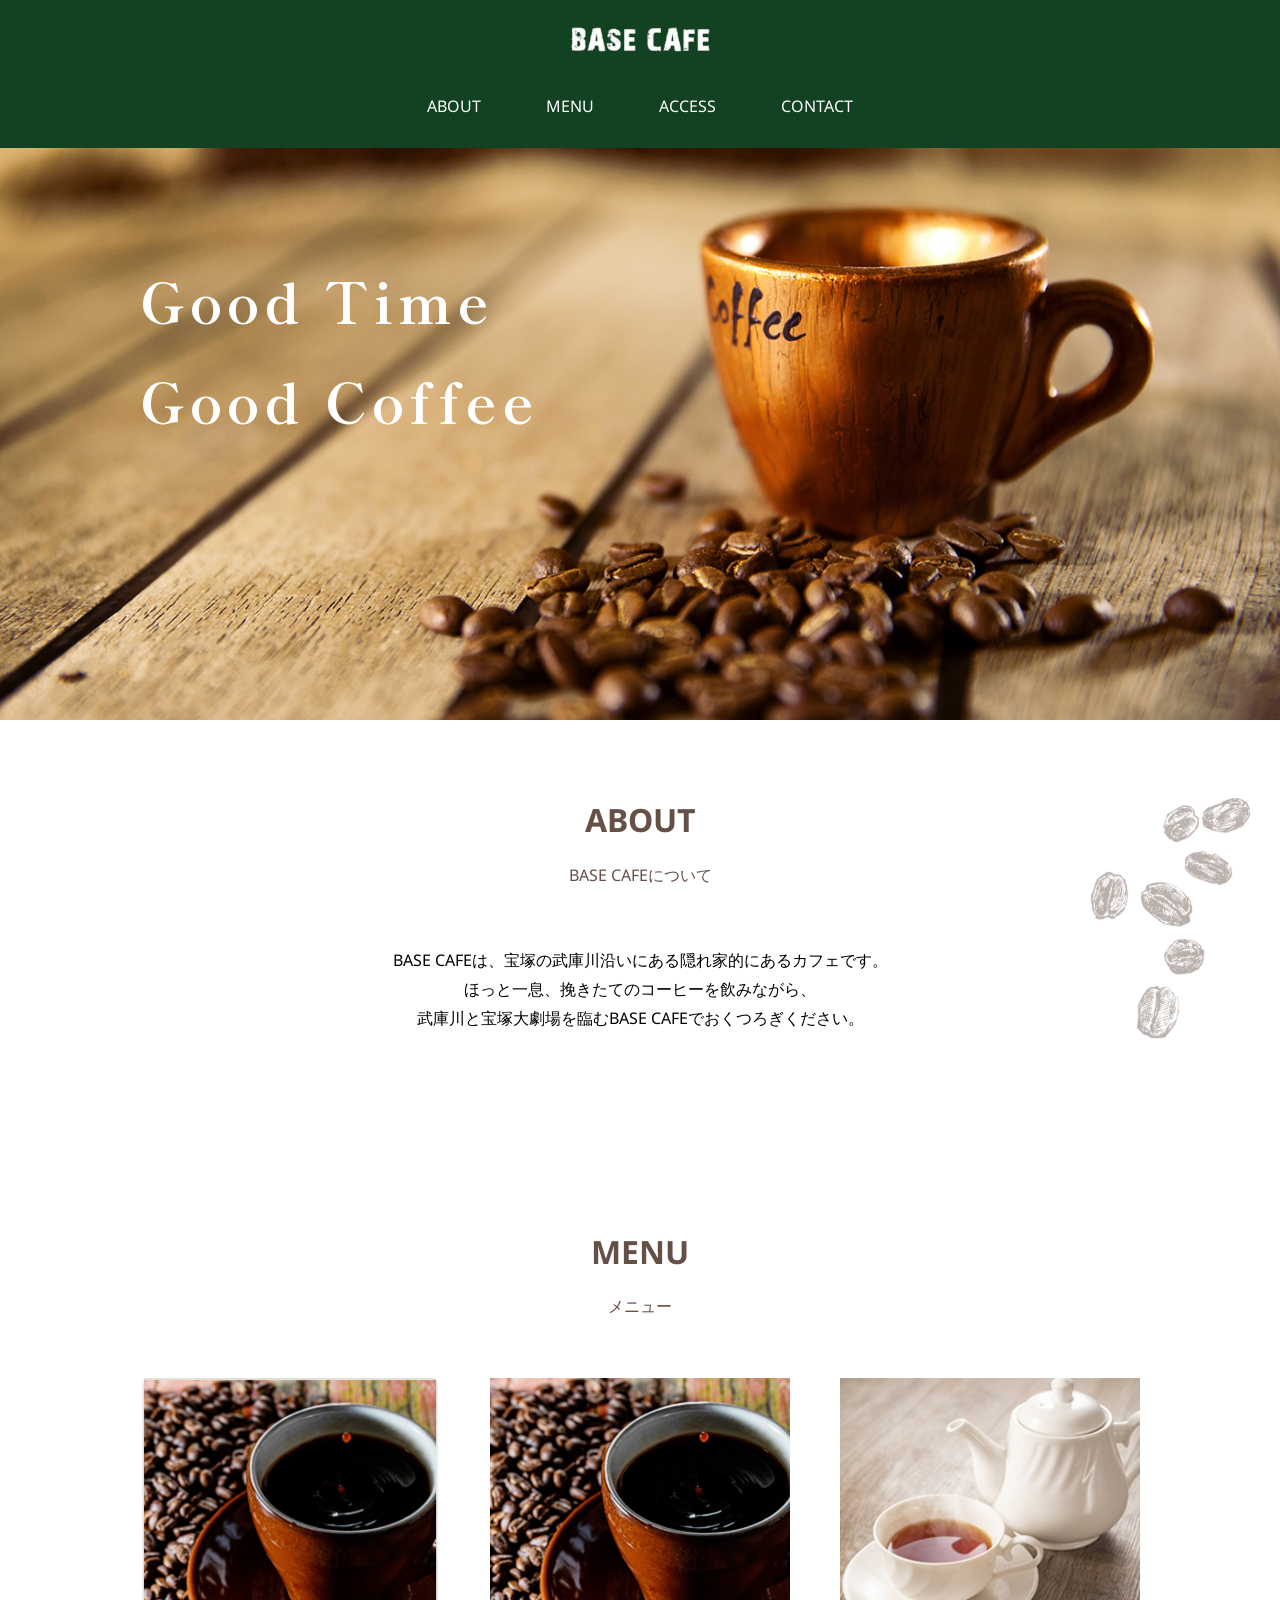
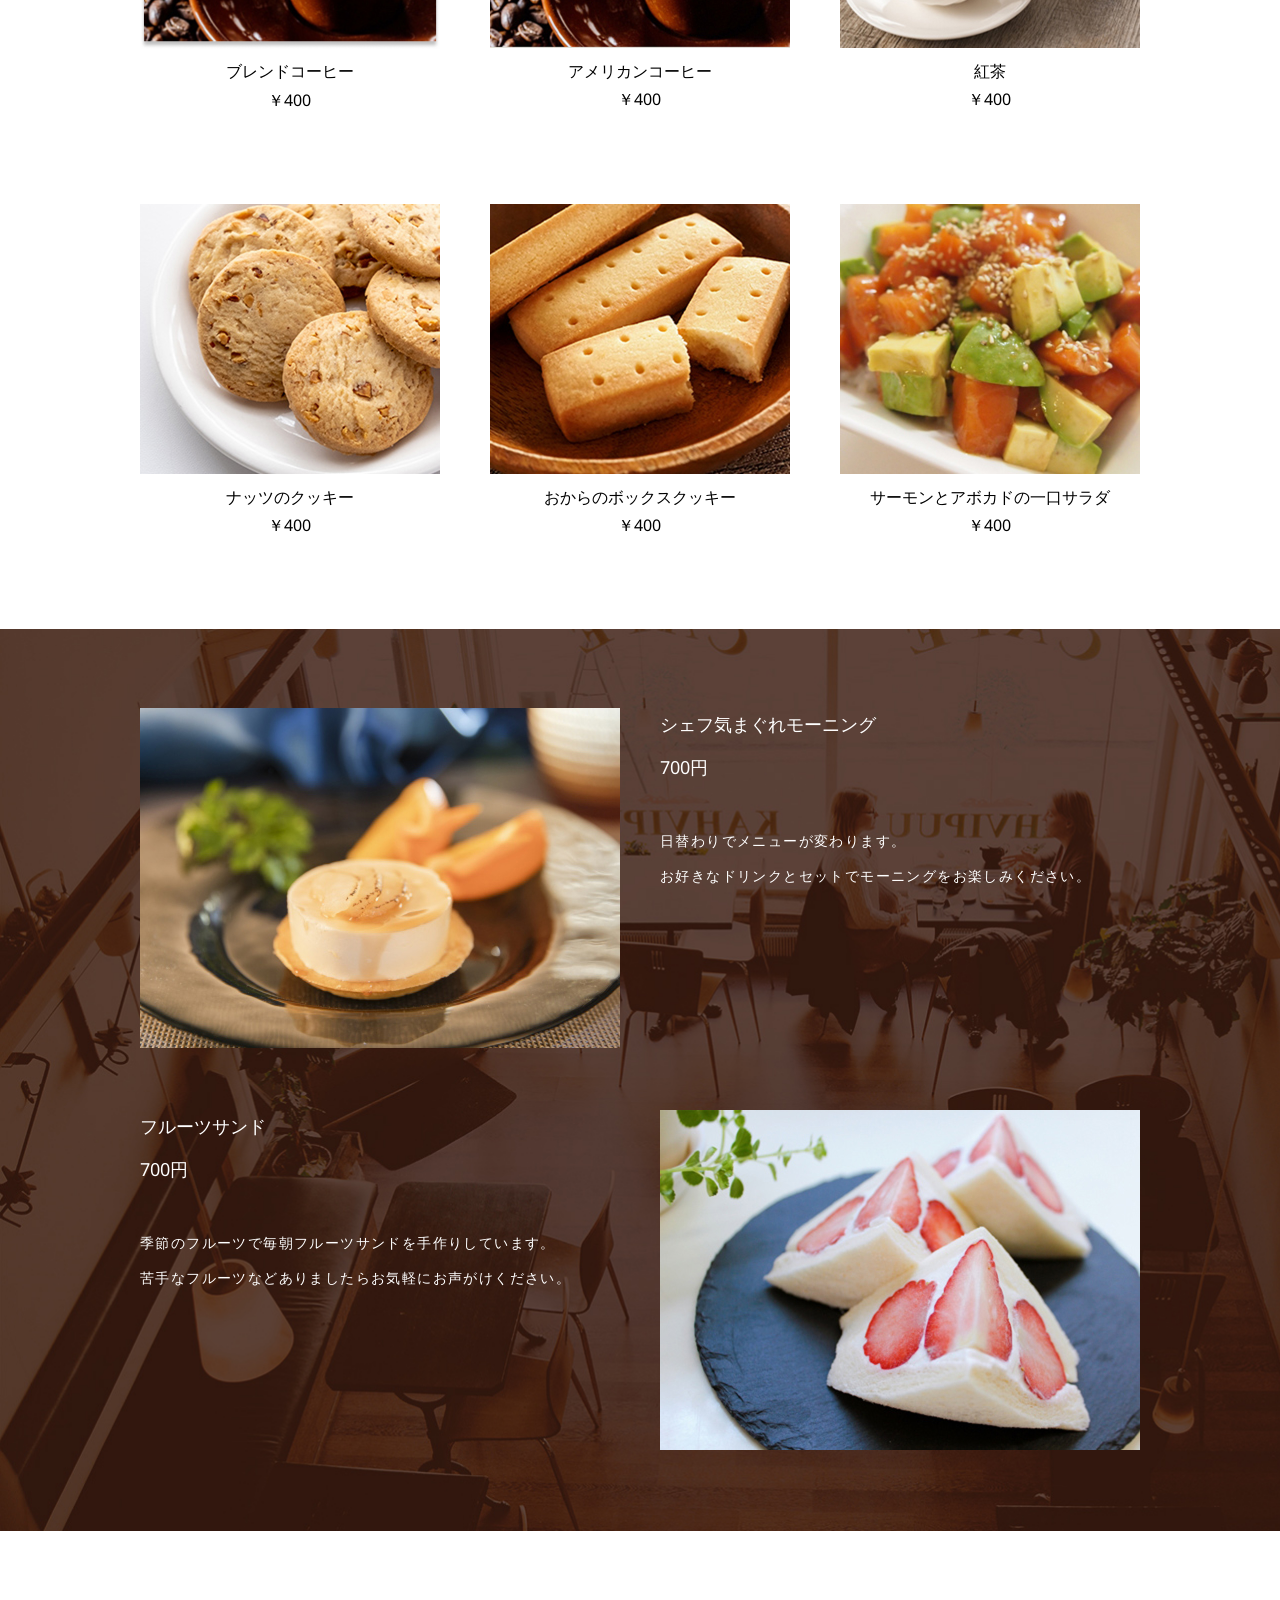
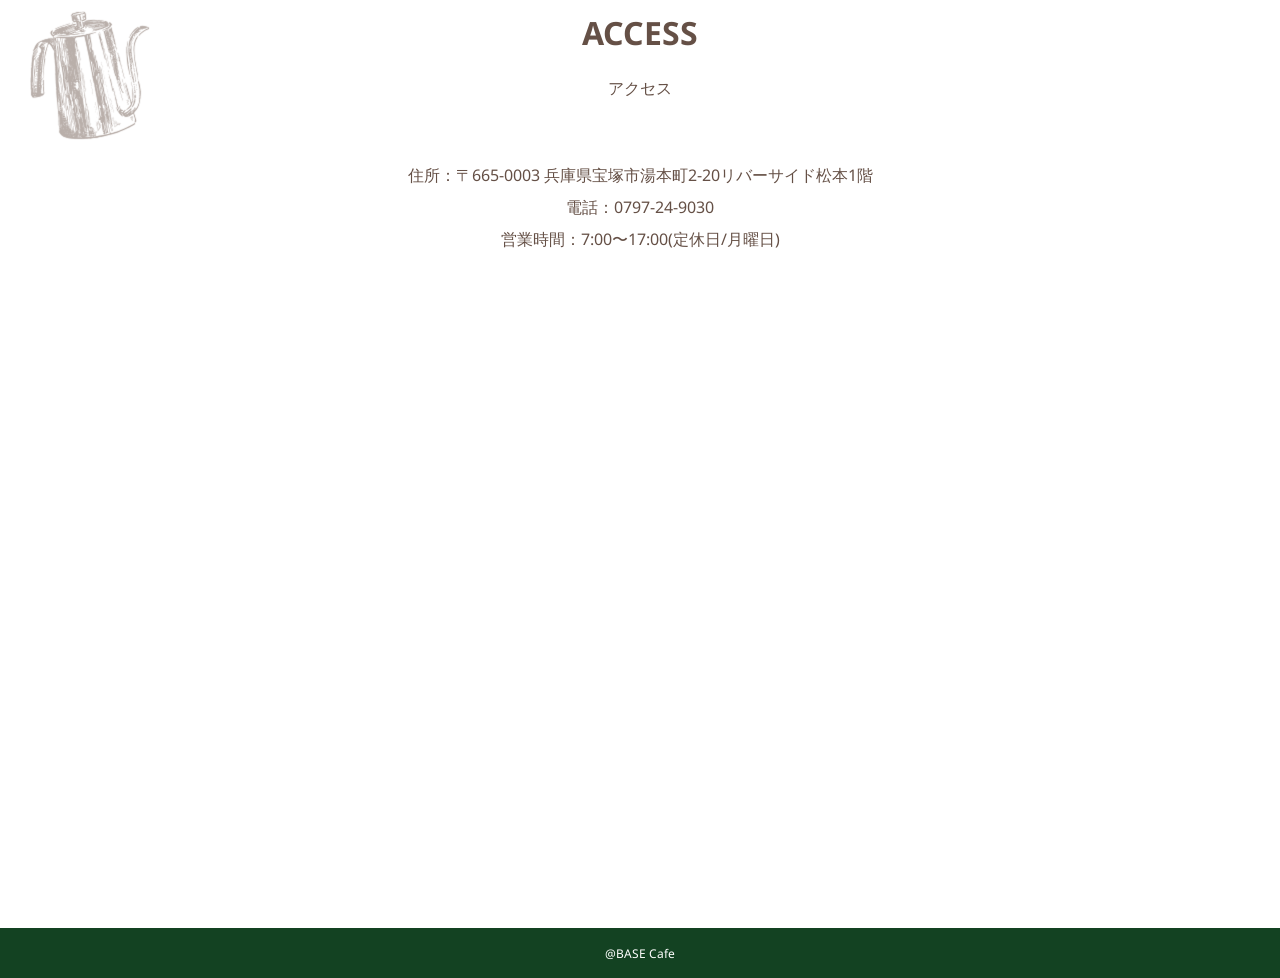
==== index.html @ cd677933 "first commit" ====
<!doctype html>
<html lang="ja">
  <head>
    <meta charset="UTF-8" />
    <meta name="viewport" content="width=device-width, initial-scale=1.0" />
    <title>base cafe 大石</title>
    <link rel="stylesheet" href="style.css" />
  </head>
  <body>
    <header>
      <div class="inner">
        <h1 class="logo">
          <a href="index.html"></a><img src="img/logo.png" alt="ロゴ" />
        </h1>
        <ul class="nav_list">
          <li><a href="#about">ABOUT</a></li>
          <li><a href="#menu">MENU</a></li>
          <li><a href="#access">ACCESS</a></li>
          <li><a href="index.html">CONTACT</a></li>
        </ul>
      </div>
    </header>

    <main>
      <section class="mv">
        <div class="inner">
          <h2>Good Time<br />Good Coffee</h2>
        </div>
      </section>

      <section id="about">
        <div class="inner">
          <h3>ABOUT</h3>
          <h4>BASE CAFEについて</h4>
          <p class="about_p">
            BASE CAFEは、宝塚の武庫川沿いにある隠れ家的にあるカフェです。<br />
            ほっと一息、挽きたてのコーヒーを飲みながら、<br />
            武庫川と宝塚大劇場を臨むBASE CAFEでおくつろぎください。
          </p>
        </div>
      </section>

      <section id="menu">
        <div class="inner">
          <h3>MENU</h3>
          <h4>メニュー</h4>
          <div class="menu_box">
            <ul class="menu_list">
              <li>
                <img src="img/menu_1.jpg" alt="ブレンドコーヒー" />
                <p class="name">ブレンドコーヒー</p>
                <p class="price">￥400</p>
              </li>
              <li>
                <img src="img/menu_2.jpg" alt="アメリカンコーヒー" />
                <p class="name">アメリカンコーヒー</p>
                <p class="prrice">￥400</p>
              </li>
              <li>
                <img src="img/menu_3.jpg" alt="紅茶" />
                <p class="name">紅茶</p>
                <p class="price">￥400</p>
              </li>
              <li>
                <img src="img/menu_4.jpg" alt="ナッツのクッキー" />
                <p class="name">ナッツのクッキー</p>
                <p class="price">￥400</p>
              </li>
              <li>
                <img src="img/menu_5.jpg" alt="おからのボックスクッキー" />
                <p class="name">おからのボックスクッキー</p>
                <p class="price">￥400</p>
              </li>
              <li>
                <img src="img/menu_6.jpg" alt="ブレンドコーヒー" />
                <p class="name">サーモンとアボカドの一口サラダ</p>
                <p class="price">￥400</p>
              </li>
            </ul>
          </div>
        </div>

        <div class="menu_back">
          <div class="inner">
            <div class="sp_menu">
              <div class="img">
                <img src="img/monring.jpg" alt="シェフ気まぐれモーニング" />
              </div>
              <div class="text">
                <p class="sp_name">シェフ気まぐれモーニング</p>
                <p class="sp_price">700円</p>
                <p class="sp_text">
                  日替わりでメニューが変わります。<br />
                  お好きなドリンクとセットでモーニングをお楽しみください。
                </p>
              </div>
            </div>

            <div class="sp_menu">
              <div class="text">
                <p class="sp_name">フルーツサンド</p>
                <p class="sp_price">700円</p>
                <p class="sp_text">
                  季節のフルーツで毎朝フルーツサンドを手作りしています。<br />
                  苦手なフルーツなどありましたらお気軽にお声がけください。
                </p>
              </div>
              <div class="img">
                <img src="img/sandwich.jpg" alt="フルーツサンド" />
              </div>
            </div>
          </div>
        </div>
      </section>

      <section id="access">
        <div class="inner">
          <h3>ACCESS</h3>
          <h4>アクセス</h4>
          <div class="access_info">
            <p>住所：〒665-0003 兵庫県宝塚市湯本町2-20リバーサイド松本1階</p>
            <p>電話：0797-24-9030</p>
            <p>営業時間：7:00〜17:00(定休日/月曜日)</p>
          </div>
        </div>
        <div class="map">
          <iframe
            src="https://www.google.com/maps/embed?pb=!1m18!1m12!1m3!1d3276.0019986847274!2d135.34200317635654!3d34.80589157288249!2m3!1f0!2f0!3f0!3m2!1i1024!2i768!4f13.1!3m3!1m2!1s0x6000f520c91398c1%3A0x39ae6e9a55fad5cb!2zQkFTReWuneWhmijjg5njg7zjgrnlrp3loZopIO-9nOagquW8j-S8muekvuWuneWhmuODh-OCtuOCpOODsw!5e0!3m2!1sja!2sjp!4v1775819469817!5m2!1sja!2sjp"
            width="100%"
            height="540"
            style="border: 0"
            allowfullscreen=""
            loading="lazy"
            referrerpolicy="no-referrer-when-downgrade"
          ></iframe>
        </div>
      </section>
    </main>

    <footer>
      <p>@BASE Cafe</p>
    </footer>
  </body>
</html>
---- style.css ----
@import url(reset.css);
@import url("https://fonts.googleapis.com/css2?family=Noto+Sans:ital,wght@0,100..900;1,100..900&display=swap");
@import url("https://fonts.googleapis.com/css2?family=Shippori+Mincho+B1&display=swap");

/******* 共通　*********/
body {
  font-family: "Noto Sans", sans-serif;
}

.inner {
  width: 100%;
  max-width: 1000px;
  margin-inline: auto;
}

h3 {
  font-size: 32px;
  color: #655046;
  font-weight: bold;
  margin-bottom: 21px;
  text-align: center;
}

h4 {
  font-size: 16px;
  font-weight: normal;
  color: #655046;
  margin-bottom: 60px;
  text-align: center;
}

/********* ヘッダー　*********/
header {
  width: 100%;
  height: 148px;
  background-color: #134222;
  position: fixed;
  display: flex;
  align-items: center;
  justify-content: center;
  flex-direction: column;
}

h1 {
  width: 139px;
  margin-inline: auto;
  margin-bottom: 35px;
}

.nav_list {
  display: flex;
  justify-content: center;
  gap: 65px;
}

.nav_list li a {
  color: #fff;
  font-size: 16px;
  margin-bottom: 25px;
}

/********* メインビジュアル　*********/
.mv {
  background-image: url(img/mv.jpg);
  /* background-repeat: no-repeat; */
  background-size: cover;
  height: 80vh;
  margin-bottom: 78px;
}

h2 {
  font-family: "Shippori Mincho B1", serif;
  font-size: 56px;
  color: #fff;
  letter-spacing: 0.1em;
  line-height: 100px;
  padding-top: 250px;
}

/********* アバウト　*********/
#about {
  text-align: center;
  background-image: url(img/illust_coffeebean.png);
  background-repeat: no-repeat;
  background-size: 160px;
  background-position: right 30px top;
  padding-bottom: 197px;
}
.about_p {
  font-size: 16px;
}

/********* メニュー　*********/
.menu_list {
  display: flex;
  flex-wrap: wrap;
  gap: 0 50px;
}
.menu_list li {
  width: calc((100% - 100px) / 3);

  text-align: center;
  margin-bottom: 89px;
}
.sp_name {
  font-size: 18px;
  margin-bottom: 10px;
}
.sp_price {
  font-size: 18px;
  margin-bottom: 40px;
}
.sp_text {
  font-size: 14px;
  letter-spacing: 0.1em;
  line-height: 2.5;
}

/********* メニューバック　*********/
.menu_back {
  background-image: url(img/bk_menu.jpg);
  background-size: cover;
  margin-bottom: 80px;
  padding: 79px 0;
}

.sp_menu {
  display: flex;
  gap: 20px 40px;
  justify-content: space-between;
}
.sp_menu + .sp_menu {
  margin-top: 60px;
}
.text,
.img {
  width: 50%;
}
.img img {
  width: 100%;
  height: auto;
}

.text p {
  color: #fff;
}

/********* アクセス　*********/

#access {
  background-image: url(img/illust_pot.png);
  background-repeat: no-repeat;
  background-size: 120px;
  background-position: left 30px top;
}
.access_info {
  text-align: center;
  margin-bottom: 131px;
}
.access_info p {
  font-size: 16px;
  color: #655046;
  line-height: 2;
}

/********* フッター　*********/
footer {
  background-color: #134222;
  display: flex;
  justify-content: center;
  align-items: center;
  height: 50px;
}

footer p {
  font-size: 12px;
  align-items: center;
  text-align: center;

  color: #fff;
}
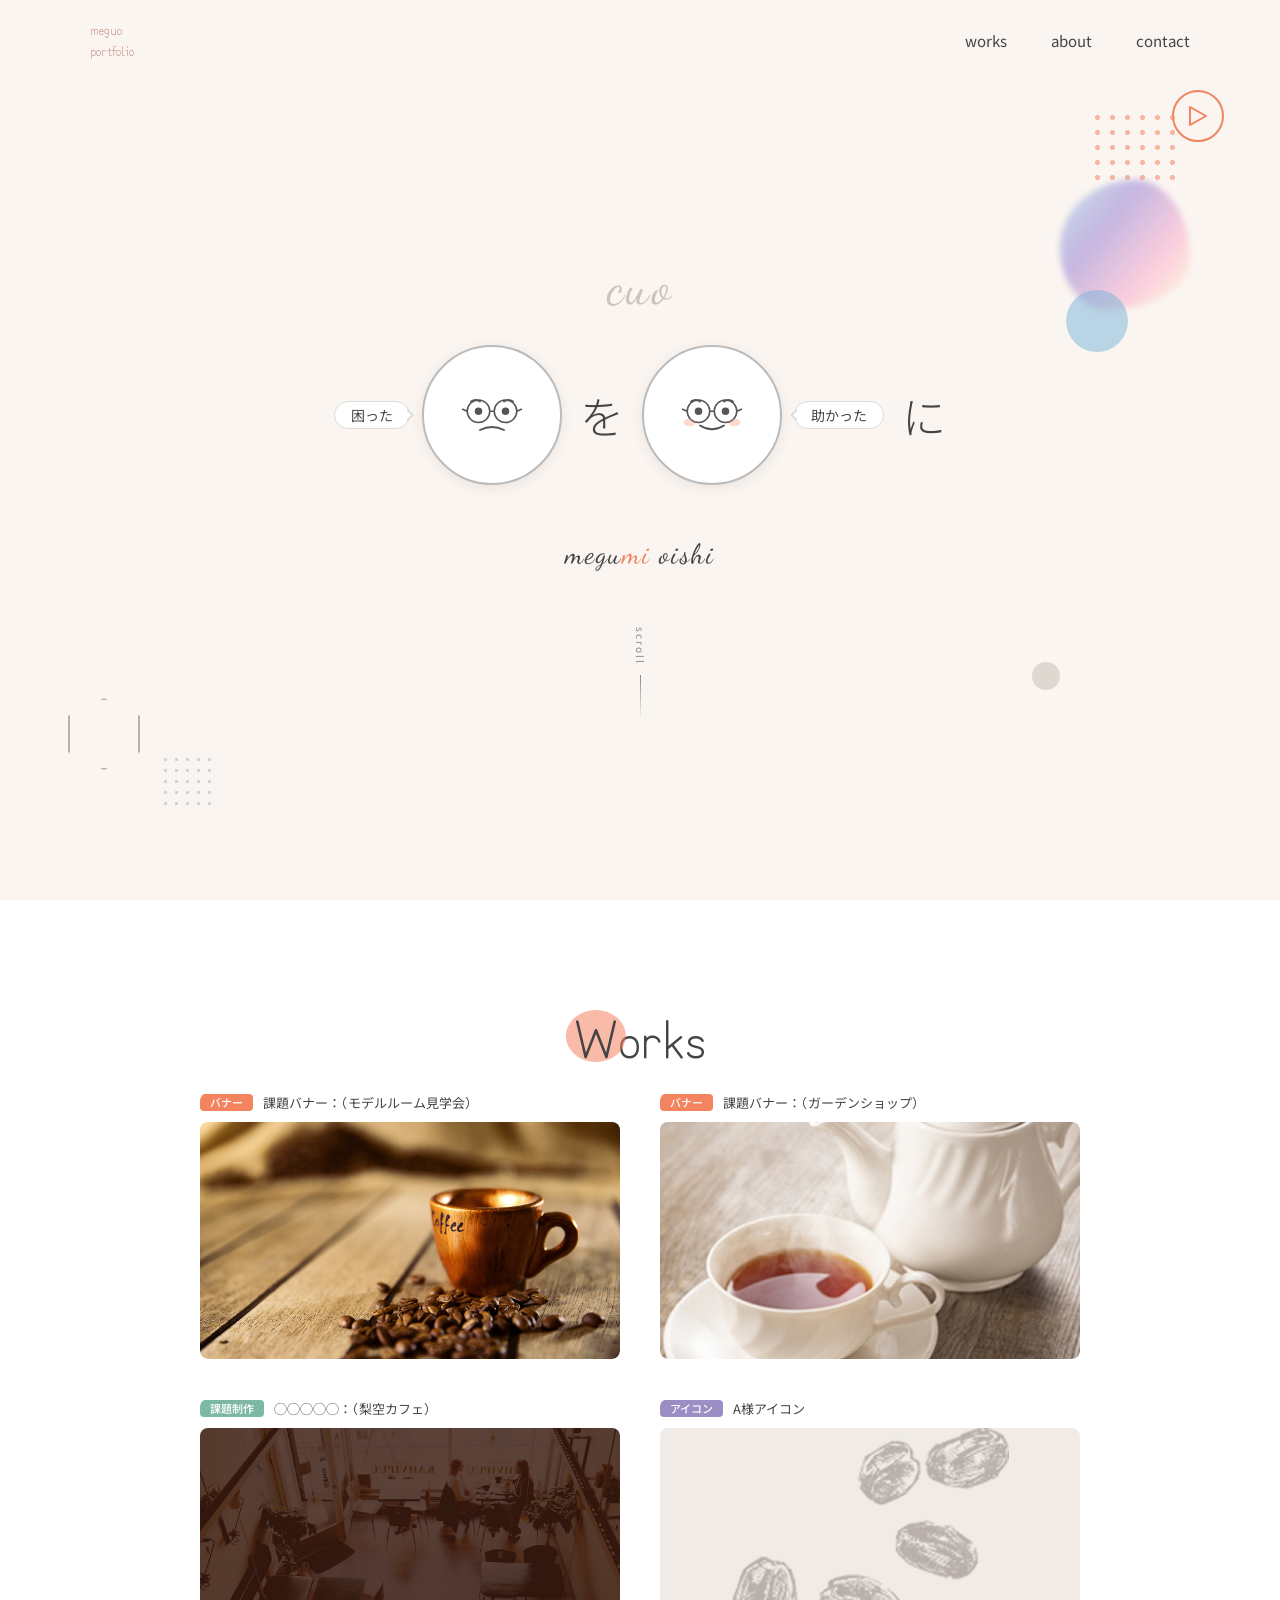
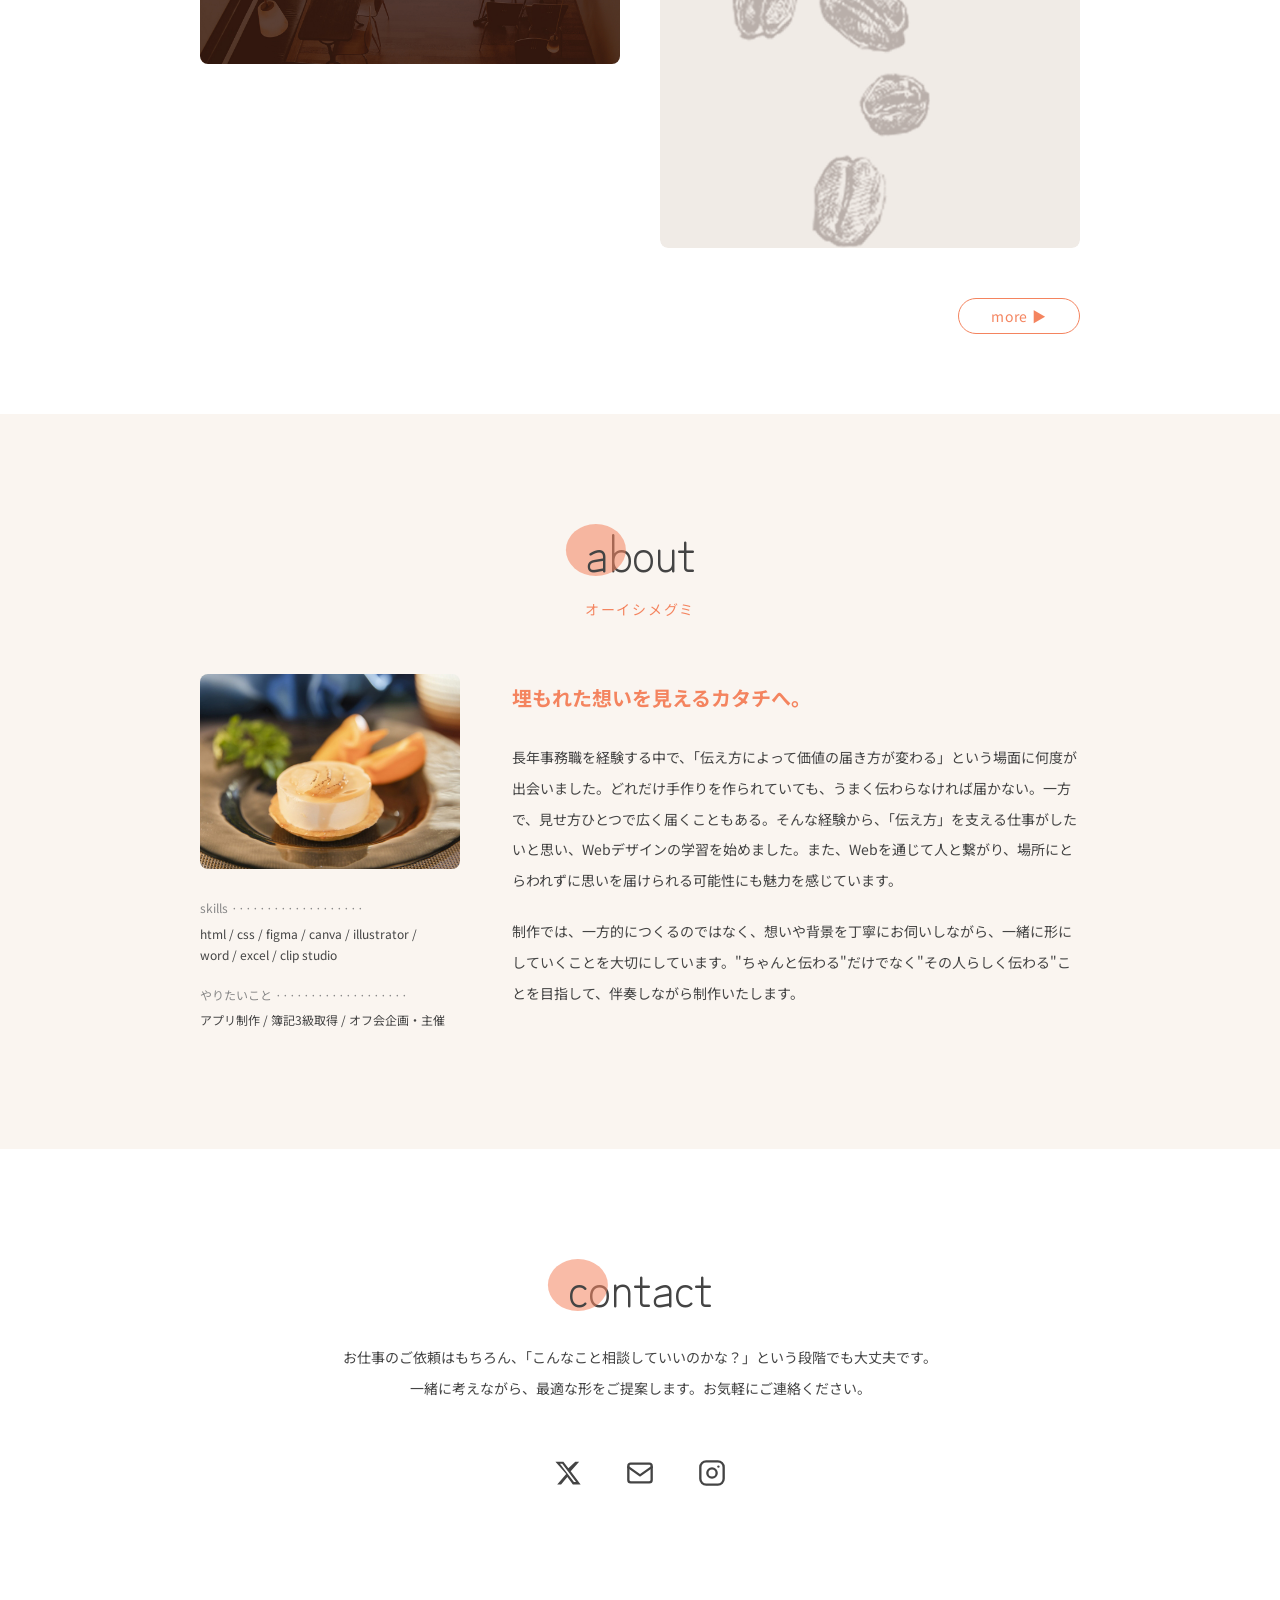
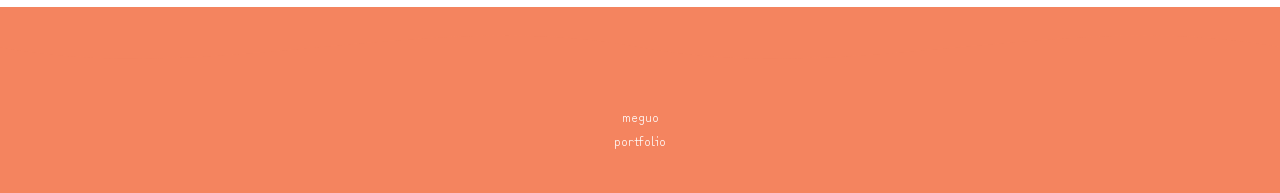
==== commit 3d5efdae: "feat: ポートフォリオtopページを新規作成 デザイン画像を元にmeguo portfolioのトップページを実装。 ヒーローセクション（キャラクターアイコン・デコレーション）、 works・ab" ====
--- a/index.html
+++ b/index.html
@@ -1,144 +1,267 @@
-<!doctype html>
+<!DOCTYPE html>
 <html lang="ja">
   <head>
     <meta charset="UTF-8" />
     <meta name="viewport" content="width=device-width, initial-scale=1.0" />
-    <title>base cafe 大石</title>
+    <title>meguo portfolio</title>
     <link rel="stylesheet" href="style.css" />
+    <link rel="preconnect" href="https://fonts.googleapis.com" />
+    <link rel="preconnect" href="https://fonts.gstatic.com" crossorigin />
+    <link
+      href="https://fonts.googleapis.com/css2?family=Noto+Sans+JP:wght@300;400;500;700&family=Zen+Kurenaido&family=Dancing+Script:wght@400;700&display=swap"
+      rel="stylesheet"
+    />
   </head>
   <body>
-    <header>
-      <div class="inner">
-        <h1 class="logo">
-          <a href="index.html"></a><img src="img/logo.png" alt="ロゴ" />
-        </h1>
-        <ul class="nav_list">
-          <li><a href="#about">ABOUT</a></li>
-          <li><a href="#menu">MENU</a></li>
-          <li><a href="#access">ACCESS</a></li>
-          <li><a href="index.html">CONTACT</a></li>
-        </ul>
+    <!-- Header -->
+    <header class="header">
+      <div class="header-inner">
+        <div class="logo">
+          <a href="index.html">meguo<br />portfolio</a>
+        </div>
+        <nav>
+          <ul class="nav-list">
+            <li><a href="#works">works</a></li>
+            <li><a href="#about">about</a></li>
+            <li><a href="#contact">contact</a></li>
+          </ul>
+        </nav>
       </div>
     </header>
 
     <main>
-      <section class="mv">
-        <div class="inner">
-          <h2>Good Time<br />Good Coffee</h2>
-        </div>
-      </section>
-
-      <section id="about">
-        <div class="inner">
-          <h3>ABOUT</h3>
-          <h4>BASE CAFEについて</h4>
-          <p class="about_p">
-            BASE CAFEは、宝塚の武庫川沿いにある隠れ家的にあるカフェです。<br />
-            ほっと一息、挽きたてのコーヒーを飲みながら、<br />
-            武庫川と宝塚大劇場を臨むBASE CAFEでおくつろぎください。
+      <!-- ==============================
+           Hero Section
+           ============================== -->
+      <section class="hero">
+        <!-- Decorative: top-right dots -->
+        <div class="deco deco-dots-tr" aria-hidden="true"></div>
+        <!-- Decorative: play button -->
+        <div class="deco deco-play" aria-hidden="true">
+          <svg width="18" height="20" viewBox="0 0 18 20" fill="none">
+            <path d="M1 1l16 9L1 19V1z" stroke="currentColor" stroke-width="2" stroke-linejoin="round" />
+          </svg>
+        </div>
+
+        <div class="hero-inner">
+          <!-- Handwritten "cuo" decoration -->
+          <p class="hero-cuo" aria-hidden="true">cuo</p>
+
+          <!-- Characters row -->
+          <div class="hero-chars">
+            <!-- Left: 困った character -->
+            <div class="char-group">
+              <div class="speech-bubble bubble-left">困った</div>
+              <div class="char-circle">
+                <svg class="char-svg" viewBox="0 0 120 120" fill="none" xmlns="http://www.w3.org/2000/svg">
+                  <!-- Eyebrows -->
+                  <path d="M32 42 Q38 38 44 42" stroke="#555" stroke-width="2.5" stroke-linecap="round"/>
+                  <path d="M76 42 Q82 38 88 42" stroke="#555" stroke-width="2.5" stroke-linecap="round"/>
+                  <!-- Glasses frames -->
+                  <circle cx="42" cy="55" r="15" stroke="#555" stroke-width="2"/>
+                  <circle cx="78" cy="55" r="15" stroke="#555" stroke-width="2"/>
+                  <!-- Bridge -->
+                  <line x1="57" y1="55" x2="63" y2="55" stroke="#555" stroke-width="2"/>
+                  <!-- Arms -->
+                  <line x1="27" y1="55" x2="20" y2="52" stroke="#555" stroke-width="2"/>
+                  <line x1="93" y1="55" x2="100" y2="52" stroke="#555" stroke-width="2"/>
+                  <!-- Pupils -->
+                  <circle cx="42" cy="55" r="5" fill="#555"/>
+                  <circle cx="78" cy="55" r="5" fill="#555"/>
+                  <!-- Mouth: troubled (downward) -->
+                  <path d="M44 80 Q60 72 76 80" fill="none" stroke="#555" stroke-width="2.5" stroke-linecap="round"/>
+                </svg>
+              </div>
+            </div>
+
+            <span class="hero-particle">を</span>
+
+            <!-- Right: 助かった character -->
+            <div class="char-group">
+              <div class="char-circle">
+                <svg class="char-svg" viewBox="0 0 120 120" fill="none" xmlns="http://www.w3.org/2000/svg">
+                  <!-- Eyebrows -->
+                  <path d="M32 42 Q38 38 44 42" stroke="#555" stroke-width="2.5" stroke-linecap="round"/>
+                  <path d="M76 42 Q82 38 88 42" stroke="#555" stroke-width="2.5" stroke-linecap="round"/>
+                  <!-- Glasses frames -->
+                  <circle cx="42" cy="55" r="15" stroke="#555" stroke-width="2"/>
+                  <circle cx="78" cy="55" r="15" stroke="#555" stroke-width="2"/>
+                  <!-- Bridge -->
+                  <line x1="57" y1="55" x2="63" y2="55" stroke="#555" stroke-width="2"/>
+                  <!-- Arms -->
+                  <line x1="27" y1="55" x2="20" y2="52" stroke="#555" stroke-width="2"/>
+                  <line x1="93" y1="55" x2="100" y2="52" stroke="#555" stroke-width="2"/>
+                  <!-- Pupils -->
+                  <circle cx="42" cy="55" r="5" fill="#555"/>
+                  <circle cx="78" cy="55" r="5" fill="#555"/>
+                  <!-- Mouth: happy (upward) -->
+                  <path d="M44 74 Q60 84 76 74" fill="none" stroke="#555" stroke-width="2.5" stroke-linecap="round"/>
+                  <!-- Blush -->
+                  <ellipse cx="30" cy="70" rx="8" ry="5" fill="#f4845f" opacity="0.3"/>
+                  <ellipse cx="90" cy="70" rx="8" ry="5" fill="#f4845f" opacity="0.3"/>
+                </svg>
+              </div>
+              <div class="speech-bubble bubble-right">助かった</div>
+            </div>
+
+            <span class="hero-particle">に</span>
+          </div>
+
+          <!-- Name -->
+          <p class="hero-name">megu<span class="name-accent">mi</span> oishi</p>
+
+          <!-- Scroll indicator -->
+          <div class="scroll-indicator">
+            <span class="scroll-text">scroll</span>
+            <div class="scroll-line"></div>
+          </div>
+        </div>
+
+        <!-- Decorative shapes -->
+        <div class="deco deco-hexagon" aria-hidden="true"></div>
+        <div class="deco deco-dots-bl" aria-hidden="true"></div>
+        <div class="deco deco-blob" aria-hidden="true"></div>
+        <div class="deco deco-circle-blue" aria-hidden="true"></div>
+        <div class="deco deco-circle-sm" aria-hidden="true"></div>
+      </section>
+
+      <!-- ==============================
+           Works Section
+           ============================== -->
+      <section id="works" class="section-works">
+        <div class="section-inner">
+          <h2 class="section-title"><span class="title-letter">W</span>orks</h2>
+
+          <div class="works-grid">
+            <article class="work-item">
+              <div class="work-meta">
+                <span class="work-badge">バナー</span>
+                <p class="work-title">課題バナー：（モデルルーム見学会）</p>
+              </div>
+              <div class="work-thumb">
+                <img src="img/mv.jpg" alt="モデルルーム見学会バナー" />
+              </div>
+            </article>
+
+            <article class="work-item">
+              <div class="work-meta">
+                <span class="work-badge">バナー</span>
+                <p class="work-title">課題バナー：（ガーデンショップ）</p>
+              </div>
+              <div class="work-thumb">
+                <img src="img/menu_3.jpg" alt="ガーデンショップバナー" />
+              </div>
+            </article>
+
+            <article class="work-item">
+              <div class="work-meta">
+                <span class="work-badge badge-kadai">課題制作</span>
+                <p class="work-title">◯◯◯◯◯：（梨空カフェ）</p>
+              </div>
+              <div class="work-thumb">
+                <img src="img/bk_menu.jpg" alt="梨空カフェ" />
+              </div>
+            </article>
+
+            <article class="work-item">
+              <div class="work-meta">
+                <span class="work-badge badge-icon">アイコン</span>
+                <p class="work-title">A様アイコン</p>
+              </div>
+              <div class="work-thumb work-thumb-icon">
+                <img src="img/illust_coffeebean.png" alt="A様アイコン" />
+              </div>
+            </article>
+          </div>
+
+          <div class="works-more">
+            <a href="#" class="more-btn">more ▶</a>
+          </div>
+        </div>
+      </section>
+
+      <!-- ==============================
+           About Section
+           ============================== -->
+      <section id="about" class="section-about">
+        <div class="section-inner">
+          <h2 class="section-title"><span class="title-letter">a</span>bout</h2>
+          <p class="about-subtitle">オーイシメグミ</p>
+
+          <div class="about-content">
+            <div class="about-left">
+              <div class="about-photo">
+                <img src="img/monring.jpg" alt="オーイシメグミ" />
+              </div>
+              <div class="about-skills">
+                <div class="skill-block">
+                  <p class="skill-label">skills ···················</p>
+                  <p class="skill-text">
+                    html / css / figma / canva / illustrator /<br />word / excel / clip studio
+                  </p>
+                </div>
+                <div class="skill-block">
+                  <p class="skill-label">やりたいこと ···················</p>
+                  <p class="skill-text">アプリ制作 / 簿記3級取得 / オフ会企画・主催</p>
+                </div>
+              </div>
+            </div>
+
+            <div class="about-right">
+              <h3 class="about-catchcopy">埋もれた想いを見えるカタチへ。</h3>
+              <p class="about-text">
+                長年事務職を経験する中で、「伝え方によって価値の届き方が変わる」という場面に何度が出会いました。どれだけ手作りを作られていても、うまく伝わらなければ届かない。一方で、見せ方ひとつで広く届くこともある。そんな経験から、「伝え方」を支える仕事がしたいと思い、Webデザインの学習を始めました。また、Webを通じて人と繋がり、場所にとらわれずに思いを届けられる可能性にも魅力を感じています。
+              </p>
+              <p class="about-text">
+                制作では、一方的につくるのではなく、想いや背景を丁寧にお伺いしながら、一緒に形にしていくことを大切にしています。"ちゃんと伝わる"だけでなく"その人らしく伝わる"ことを目指して、伴奏しながら制作いたします。
+              </p>
+            </div>
+          </div>
+        </div>
+      </section>
+
+      <!-- ==============================
+           Contact Section
+           ============================== -->
+      <section id="contact" class="section-contact">
+        <div class="section-inner">
+          <h2 class="section-title"><span class="title-letter">c</span>ontact</h2>
+          <p class="contact-text">
+            お仕事のご依頼はもちろん、「こんなこと相談していいのかな？」という段階でも大丈夫です。<br />
+            一緒に考えながら、最適な形をご提案します。お気軽にご連絡ください。
           </p>
-        </div>
-      </section>
-
-      <section id="menu">
-        <div class="inner">
-          <h3>MENU</h3>
-          <h4>メニュー</h4>
-          <div class="menu_box">
-            <ul class="menu_list">
-              <li>
-                <img src="img/menu_1.jpg" alt="ブレンドコーヒー" />
-                <p class="name">ブレンドコーヒー</p>
-                <p class="price">￥400</p>
-              </li>
-              <li>
-                <img src="img/menu_2.jpg" alt="アメリカンコーヒー" />
-                <p class="name">アメリカンコーヒー</p>
-                <p class="prrice">￥400</p>
-              </li>
-              <li>
-                <img src="img/menu_3.jpg" alt="紅茶" />
-                <p class="name">紅茶</p>
-                <p class="price">￥400</p>
-              </li>
-              <li>
-                <img src="img/menu_4.jpg" alt="ナッツのクッキー" />
-                <p class="name">ナッツのクッキー</p>
-                <p class="price">￥400</p>
-              </li>
-              <li>
-                <img src="img/menu_5.jpg" alt="おからのボックスクッキー" />
-                <p class="name">おからのボックスクッキー</p>
-                <p class="price">￥400</p>
-              </li>
-              <li>
-                <img src="img/menu_6.jpg" alt="ブレンドコーヒー" />
-                <p class="name">サーモンとアボカドの一口サラダ</p>
-                <p class="price">￥400</p>
-              </li>
-            </ul>
-          </div>
-        </div>
-
-        <div class="menu_back">
-          <div class="inner">
-            <div class="sp_menu">
-              <div class="img">
-                <img src="img/monring.jpg" alt="シェフ気まぐれモーニング" />
-              </div>
-              <div class="text">
-                <p class="sp_name">シェフ気まぐれモーニング</p>
-                <p class="sp_price">700円</p>
-                <p class="sp_text">
-                  日替わりでメニューが変わります。<br />
-                  お好きなドリンクとセットでモーニングをお楽しみください。
-                </p>
-              </div>
-            </div>
-
-            <div class="sp_menu">
-              <div class="text">
-                <p class="sp_name">フルーツサンド</p>
-                <p class="sp_price">700円</p>
-                <p class="sp_text">
-                  季節のフルーツで毎朝フルーツサンドを手作りしています。<br />
-                  苦手なフルーツなどありましたらお気軽にお声がけください。
-                </p>
-              </div>
-              <div class="img">
-                <img src="img/sandwich.jpg" alt="フルーツサンド" />
-              </div>
-            </div>
-          </div>
-        </div>
-      </section>
-
-      <section id="access">
-        <div class="inner">
-          <h3>ACCESS</h3>
-          <h4>アクセス</h4>
-          <div class="access_info">
-            <p>住所：〒665-0003 兵庫県宝塚市湯本町2-20リバーサイド松本1階</p>
-            <p>電話：0797-24-9030</p>
-            <p>営業時間：7:00〜17:00(定休日/月曜日)</p>
-          </div>
-        </div>
-        <div class="map">
-          <iframe
-            src="https://www.google.com/maps/embed?pb=!1m18!1m12!1m3!1d3276.0019986847274!2d135.34200317635654!3d34.80589157288249!2m3!1f0!2f0!3f0!3m2!1i1024!2i768!4f13.1!3m3!1m2!1s0x6000f520c91398c1%3A0x39ae6e9a55fad5cb!2zQkFTReWuneWhmijjg5njg7zjgrnlrp3loZopIO-9nOagquW8j-S8muekvuWuneWhmuODh-OCtuOCpOODsw!5e0!3m2!1sja!2sjp!4v1775819469817!5m2!1sja!2sjp"
-            width="100%"
-            height="540"
-            style="border: 0"
-            allowfullscreen=""
-            loading="lazy"
-            referrerpolicy="no-referrer-when-downgrade"
-          ></iframe>
+          <div class="contact-links">
+            <a href="#" class="contact-link" aria-label="X(Twitter)">
+              <svg width="28" height="28" viewBox="0 0 24 24" fill="currentColor">
+                <path d="M18.244 2.25h3.308l-7.227 8.26 8.502 11.24H16.17l-4.714-6.231-5.401 6.231H2.747l7.73-8.835L1.254 2.25H8.08l4.253 5.622zm-1.161 17.52h1.833L7.084 4.126H5.117z" />
+              </svg>
+            </a>
+            <a href="#" class="contact-link" aria-label="メール">
+              <svg width="28" height="28" viewBox="0 0 24 24" fill="none" stroke="currentColor" stroke-width="2" stroke-linecap="round" stroke-linejoin="round">
+                <rect x="2" y="4" width="20" height="16" rx="2" />
+                <path d="M2 7l10 7 10-7" />
+              </svg>
+            </a>
+            <a href="#" class="contact-link" aria-label="Instagram">
+              <svg width="28" height="28" viewBox="0 0 24 24" fill="none" stroke="currentColor" stroke-width="2" stroke-linecap="round" stroke-linejoin="round">
+                <rect x="2" y="2" width="20" height="20" rx="5" />
+                <circle cx="12" cy="12" r="4" />
+                <circle cx="17.5" cy="6.5" r="1" fill="currentColor" stroke="none" />
+              </svg>
+            </a>
+          </div>
         </div>
       </section>
     </main>
 
-    <footer>
-      <p>@BASE Cafe</p>
+    <!-- Footer -->
+    <footer class="footer">
+      <div class="footer-wave" aria-hidden="true">
+        <svg viewBox="0 0 1440 80" preserveAspectRatio="none" xmlns="http://www.w3.org/2000/svg">
+          <path d="M0,40 C240,80 480,0 720,40 C960,80 1200,0 1440,40 L1440,80 L0,80 Z" fill="#f4845f" />
+        </svg>
+      </div>
+      <p class="footer-logo">meguo<br />portfolio</p>
     </footer>
   </body>
 </html>
--- a/style.css
+++ b/style.css
@@ -1,181 +1,625 @@
 @import url(reset.css);
-@import url("https://fonts.googleapis.com/css2?family=Noto+Sans:ital,wght@0,100..900;1,100..900&display=swap");
-@import url("https://fonts.googleapis.com/css2?family=Shippori+Mincho+B1&display=swap");
-
-/******* 共通　*********/
+@import url("https://fonts.googleapis.com/css2?family=Noto+Sans+JP:wght@300;400;500;700&family=Zen+Kurenaido&family=Dancing+Script:wght@400;700&display=swap");
+
+/* ==============================
+   Variables
+   ============================== */
+:root {
+  --accent: #f4845f;
+  --accent-pale: #fde8e0;
+  --bg: #faf5f0;
+  --white: #fff;
+  --text: #444;
+  --text-muted: #888;
+  --logo-color: #c8968e;
+  --radius: 8px;
+}
+
+/* ==============================
+   Base
+   ============================== */
+*,
+*::before,
+*::after {
+  box-sizing: border-box;
+}
+
 body {
-  font-family: "Noto Sans", sans-serif;
-}
-
-.inner {
+  font-family: "Noto Sans JP", sans-serif;
+  background-color: var(--bg);
+  color: var(--text);
+  overflow-x: hidden;
+}
+
+img {
+  max-width: 100%;
+  height: auto;
+  display: block;
+}
+
+a {
+  text-decoration: none;
+  color: inherit;
+}
+
+/* ==============================
+   Layout helpers
+   ============================== */
+.section-inner {
   width: 100%;
-  max-width: 1000px;
+  max-width: 960px;
   margin-inline: auto;
-}
-
-h3 {
-  font-size: 32px;
-  color: #655046;
-  font-weight: bold;
-  margin-bottom: 21px;
+  padding-inline: 40px;
+}
+
+/* ==============================
+   Section title
+   ============================== */
+.section-title {
+  font-family: "Zen Kurenaido", sans-serif;
+  font-size: 52px;
+  font-weight: 400;
+  color: var(--text);
   text-align: center;
-}
-
-h4 {
-  font-size: 16px;
-  font-weight: normal;
-  color: #655046;
-  margin-bottom: 60px;
+  margin-bottom: 20px;
+  position: relative;
+}
+
+.title-letter {
+  position: relative;
+  display: inline-block;
+  z-index: 1;
+}
+
+.title-letter::before {
+  content: "";
+  position: absolute;
+  inset: 50% 50% auto auto;
+  transform: translate(50%, -50%);
+  width: 1.15em;
+  height: 1em;
+  background-color: var(--accent);
+  border-radius: 50%;
+  z-index: -1;
+  opacity: 0.55;
+}
+
+/* ==============================
+   Header
+   ============================== */
+.header {
+  position: fixed;
+  inset: 0 0 auto 0;
+  z-index: 100;
+  padding: 20px 48px;
+  background: rgba(250, 245, 240, 0.88);
+  backdrop-filter: blur(6px);
+}
+
+.header-inner {
+  max-width: 1100px;
+  margin-inline: auto;
+  display: flex;
+  align-items: center;
+  justify-content: space-between;
+}
+
+.logo a {
+  font-family: "Zen Kurenaido", sans-serif;
+  font-size: 13px;
+  line-height: 1.6;
+  color: var(--logo-color);
+  display: block;
+}
+
+.nav-list {
+  display: flex;
+  gap: 44px;
+  list-style: none;
+}
+
+.nav-list a {
+  font-size: 15px;
+  color: var(--text);
+  transition: color 0.2s;
+}
+
+.nav-list a:hover {
+  color: var(--accent);
+}
+
+/* ==============================
+   Hero
+   ============================== */
+.hero {
+  min-height: 100vh;
+  background-color: var(--bg);
+  display: flex;
+  align-items: center;
+  justify-content: center;
+  position: relative;
+  overflow: hidden;
+  padding-top: 80px;
+}
+
+.hero-inner {
+  display: flex;
+  flex-direction: column;
+  align-items: center;
+  position: relative;
+  z-index: 2;
+}
+
+/* "cuo" text */
+.hero-cuo {
+  font-family: "Dancing Script", cursive;
+  font-size: 52px;
+  color: #ccc4bc;
+  margin-bottom: 32px;
+  letter-spacing: 0.04em;
+  line-height: 1;
+}
+
+/* Characters row */
+.hero-chars {
+  display: flex;
+  align-items: center;
+  gap: 18px;
+  margin-bottom: 44px;
+}
+
+.char-group {
+  display: flex;
+  align-items: center;
+  gap: 12px;
+}
+
+/* Speech bubble */
+.speech-bubble {
+  background: var(--white);
+  border: 1.5px solid #ddd;
+  border-radius: 20px;
+  padding: 6px 16px;
+  font-size: 14px;
+  color: var(--text);
+  position: relative;
+  white-space: nowrap;
+}
+
+.bubble-left::after {
+  content: "";
+  position: absolute;
+  right: -12px;
+  top: 50%;
+  transform: translateY(-50%);
+  border: 7px solid transparent;
+  border-left-color: #ddd;
+}
+
+.bubble-left::before {
+  content: "";
+  position: absolute;
+  right: -9px;
+  top: 50%;
+  transform: translateY(-50%);
+  border: 7px solid transparent;
+  border-left-color: var(--white);
+  z-index: 1;
+}
+
+.bubble-right::after {
+  content: "";
+  position: absolute;
+  left: -12px;
+  top: 50%;
+  transform: translateY(-50%);
+  border: 7px solid transparent;
+  border-right-color: #ddd;
+}
+
+.bubble-right::before {
+  content: "";
+  position: absolute;
+  left: -9px;
+  top: 50%;
+  transform: translateY(-50%);
+  border: 7px solid transparent;
+  border-right-color: var(--white);
+  z-index: 1;
+}
+
+/* Character circle */
+.char-circle {
+  width: 140px;
+  height: 140px;
+  border-radius: 50%;
+  border: 2px solid #bbb;
+  display: flex;
+  align-items: center;
+  justify-content: center;
+  background: var(--white);
+  box-shadow: 0 3px 14px rgba(0, 0, 0, 0.07);
+  flex-shrink: 0;
+}
+
+.char-svg {
+  width: 90px;
+  height: 90px;
+}
+
+.hero-particle {
+  font-size: 44px;
+  font-weight: 300;
+  color: var(--text);
+  line-height: 1;
+}
+
+/* Hero name */
+.hero-name {
+  font-family: "Dancing Script", cursive;
+  font-size: 28px;
+  color: var(--text);
+  letter-spacing: 0.06em;
+  margin-bottom: 48px;
+}
+
+.name-accent {
+  color: var(--accent);
+}
+
+/* Scroll indicator */
+.scroll-indicator {
+  display: flex;
+  flex-direction: column;
+  align-items: center;
+  gap: 10px;
+}
+
+.scroll-text {
+  font-size: 10px;
+  letter-spacing: 0.2em;
+  color: var(--text-muted);
+  writing-mode: vertical-rl;
+}
+
+.scroll-line {
+  width: 1px;
+  height: 44px;
+  background: linear-gradient(to bottom, var(--text-muted), transparent);
+}
+
+/* ==============================
+   Decorative elements
+   ============================== */
+.deco {
+  position: absolute;
+  pointer-events: none;
+}
+
+/* Top-right scattered dots */
+.deco-dots-tr {
+  top: 110px;
+  right: 100px;
+  width: 90px;
+  height: 70px;
+  background-image: radial-gradient(circle, var(--accent) 2.5px, transparent 2.5px);
+  background-size: 15px 15px;
+  opacity: 0.55;
+}
+
+/* Play / ▷ circle button */
+.deco-play {
+  top: 90px;
+  right: 56px;
+  width: 52px;
+  height: 52px;
+  border: 2.5px solid var(--accent);
+  border-radius: 50%;
+  display: flex;
+  align-items: center;
+  justify-content: center;
+  color: var(--accent);
+}
+
+/* Hexagon wireframe */
+.deco-hexagon {
+  bottom: 130px;
+  left: 68px;
+  width: 72px;
+  height: 72px;
+  border: 2px solid #b8b2aa;
+  clip-path: polygon(50% 0%, 100% 25%, 100% 75%, 50% 100%, 0% 75%, 0% 25%);
+}
+
+/* Bottom-left dot grid */
+.deco-dots-bl {
+  bottom: 90px;
+  left: 160px;
+  width: 56px;
+  height: 56px;
+  background-image: radial-gradient(circle, #aaa 2px, transparent 2px);
+  background-size: 11px 11px;
+  opacity: 0.45;
+}
+
+/* Gradient colorful blob */
+.deco-blob {
+  top: 180px;
+  right: 90px;
+  width: 130px;
+  height: 130px;
+  border-radius: 58% 42% 64% 36% / 52% 60% 40% 48%;
+  background: linear-gradient(130deg, #a8d8ea 0%, #aa96da 35%, #fcbad3 70%, #ffffd2 100%);
+  opacity: 0.65;
+  filter: blur(3px);
+}
+
+/* Solid blue circle */
+.deco-circle-blue {
+  top: 290px;
+  right: 152px;
+  width: 62px;
+  height: 62px;
+  border-radius: 50%;
+  background: #7ab3d9;
+  opacity: 0.5;
+}
+
+/* Small neutral circle */
+.deco-circle-sm {
+  bottom: 210px;
+  right: 220px;
+  width: 28px;
+  height: 28px;
+  border-radius: 50%;
+  background: #ddd8d0;
+}
+
+/* ==============================
+   Works
+   ============================== */
+.section-works {
+  background: var(--white);
+  padding: 100px 0 80px;
+}
+
+.works-grid {
+  display: grid;
+  grid-template-columns: 1fr 1fr;
+  gap: 40px;
+  margin-bottom: 50px;
+}
+
+.work-item {
+  border-radius: var(--radius);
+  overflow: hidden;
+}
+
+.work-meta {
+  display: flex;
+  align-items: center;
+  gap: 10px;
+  margin-bottom: 10px;
+}
+
+.work-badge {
+  font-size: 11px;
+  font-weight: 500;
+  background: var(--accent);
+  color: var(--white);
+  padding: 3px 10px;
+  border-radius: 4px;
+  white-space: nowrap;
+  flex-shrink: 0;
+}
+
+.badge-kadai {
+  background: #7db8a4;
+}
+
+.badge-icon {
+  background: #9b8ec4;
+}
+
+.work-title {
+  font-size: 13px;
+  color: var(--text);
+  line-height: 1.5;
+}
+
+.work-thumb {
+  width: 100%;
+  aspect-ratio: 16 / 9;
+  overflow: hidden;
+  border-radius: var(--radius);
+  background: #f0ebe6;
+}
+
+.work-thumb img {
+  width: 100%;
+  height: 100%;
+  object-fit: cover;
+  transition: transform 0.3s ease;
+}
+
+.work-item:hover .work-thumb img {
+  transform: scale(1.03);
+}
+
+.work-thumb-icon {
+  aspect-ratio: 1;
+  display: flex;
+  align-items: center;
+  justify-content: center;
+}
+
+.work-thumb-icon img {
+  width: auto;
+  height: 100%;
+  object-fit: contain;
+}
+
+.works-more {
+  display: flex;
+  justify-content: flex-end;
+}
+
+.more-btn {
+  display: inline-block;
+  border: 1.5px solid var(--accent);
+  color: var(--accent);
+  padding: 10px 32px;
+  border-radius: 30px;
+  font-size: 14px;
+  letter-spacing: 0.06em;
+  transition: background 0.2s, color 0.2s;
+}
+
+.more-btn:hover {
+  background: var(--accent);
+  color: var(--white);
+}
+
+/* ==============================
+   About
+   ============================== */
+.section-about {
+  background: var(--bg);
+  padding: 100px 0;
+}
+
+.about-subtitle {
   text-align: center;
-}
-
-/********* ヘッダー　*********/
-header {
+  color: var(--accent);
+  font-size: 14px;
+  letter-spacing: 0.12em;
+  margin-top: -10px;
+  margin-bottom: 52px;
+}
+
+.about-content {
+  display: flex;
+  gap: 52px;
+  align-items: flex-start;
+}
+
+.about-left {
+  flex: 0 0 260px;
+}
+
+.about-photo {
   width: 100%;
-  height: 148px;
-  background-color: #134222;
-  position: fixed;
-  display: flex;
-  align-items: center;
+  aspect-ratio: 4 / 3;
+  overflow: hidden;
+  border-radius: var(--radius);
+  margin-bottom: 28px;
+  background: #e8e0d8;
+}
+
+.about-photo img {
+  width: 100%;
+  height: 100%;
+  object-fit: cover;
+}
+
+.skill-block {
+  margin-bottom: 18px;
+}
+
+.skill-label {
+  font-size: 12px;
+  color: var(--text-muted);
+  margin-bottom: 4px;
+}
+
+.skill-text {
+  font-size: 12px;
+  color: var(--text);
+  line-height: 1.8;
+}
+
+.about-right {
+  flex: 1;
+  padding-top: 8px;
+}
+
+.about-catchcopy {
+  font-size: 20px;
+  font-weight: 700;
+  color: var(--accent);
+  margin-bottom: 28px;
+  line-height: 1.6;
+}
+
+.about-text {
+  font-size: 14px;
+  line-height: 2.2;
+  color: var(--text);
+  margin-bottom: 20px;
+}
+
+/* ==============================
+   Contact
+   ============================== */
+.section-contact {
+  background: var(--white);
+  padding: 100px 0 120px;
+}
+
+.contact-text {
+  text-align: center;
+  font-size: 14px;
+  line-height: 2.2;
+  color: var(--text);
+  margin-bottom: 56px;
+}
+
+.contact-links {
+  display: flex;
   justify-content: center;
-  flex-direction: column;
-}
-
-h1 {
-  width: 139px;
-  margin-inline: auto;
-  margin-bottom: 35px;
-}
-
-.nav_list {
-  display: flex;
+  gap: 44px;
+}
+
+.contact-link {
+  color: var(--text);
+  display: flex;
+  align-items: center;
   justify-content: center;
-  gap: 65px;
-}
-
-.nav_list li a {
-  color: #fff;
-  font-size: 16px;
-  margin-bottom: 25px;
-}
-
-/********* メインビジュアル　*********/
-.mv {
-  background-image: url(img/mv.jpg);
-  /* background-repeat: no-repeat; */
-  background-size: cover;
-  height: 80vh;
-  margin-bottom: 78px;
-}
-
-h2 {
-  font-family: "Shippori Mincho B1", serif;
-  font-size: 56px;
-  color: #fff;
-  letter-spacing: 0.1em;
-  line-height: 100px;
-  padding-top: 250px;
-}
-
-/********* アバウト　*********/
-#about {
+  transition: color 0.2s;
+}
+
+.contact-link:hover {
+  color: var(--accent);
+}
+
+/* ==============================
+   Footer
+   ============================== */
+.footer {
+  background: var(--accent);
+  padding-top: 0;
+  padding-bottom: 40px;
   text-align: center;
-  background-image: url(img/illust_coffeebean.png);
-  background-repeat: no-repeat;
-  background-size: 160px;
-  background-position: right 30px top;
-  padding-bottom: 197px;
-}
-.about_p {
-  font-size: 16px;
-}
-
-/********* メニュー　*********/
-.menu_list {
-  display: flex;
-  flex-wrap: wrap;
-  gap: 0 50px;
-}
-.menu_list li {
-  width: calc((100% - 100px) / 3);
-
-  text-align: center;
-  margin-bottom: 89px;
-}
-.sp_name {
-  font-size: 18px;
-  margin-bottom: 10px;
-}
-.sp_price {
-  font-size: 18px;
-  margin-bottom: 40px;
-}
-.sp_text {
+  position: relative;
+}
+
+.footer-wave {
+  width: 100%;
+  line-height: 0;
+  overflow: hidden;
+  margin-bottom: -2px;
+}
+
+.footer-wave svg {
+  display: block;
+  width: 100%;
+  height: 80px;
+}
+
+.footer-logo {
+  font-family: "Zen Kurenaido", sans-serif;
   font-size: 14px;
-  letter-spacing: 0.1em;
-  line-height: 2.5;
-}
-
-/********* メニューバック　*********/
-.menu_back {
-  background-image: url(img/bk_menu.jpg);
-  background-size: cover;
-  margin-bottom: 80px;
-  padding: 79px 0;
-}
-
-.sp_menu {
-  display: flex;
-  gap: 20px 40px;
-  justify-content: space-between;
-}
-.sp_menu + .sp_menu {
-  margin-top: 60px;
-}
-.text,
-.img {
-  width: 50%;
-}
-.img img {
-  width: 100%;
-  height: auto;
-}
-
-.text p {
-  color: #fff;
-}
-
-/********* アクセス　*********/
-
-#access {
-  background-image: url(img/illust_pot.png);
-  background-repeat: no-repeat;
-  background-size: 120px;
-  background-position: left 30px top;
-}
-.access_info {
-  text-align: center;
-  margin-bottom: 131px;
-}
-.access_info p {
-  font-size: 16px;
-  color: #655046;
-  line-height: 2;
-}
-
-/********* フッター　*********/
-footer {
-  background-color: #134222;
-  display: flex;
-  justify-content: center;
-  align-items: center;
-  height: 50px;
-}
-
-footer p {
-  font-size: 12px;
-  align-items: center;
-  text-align: center;
-
-  color: #fff;
-}
+  line-height: 1.7;
+  color: var(--white);
+  padding-top: 20px;
+}
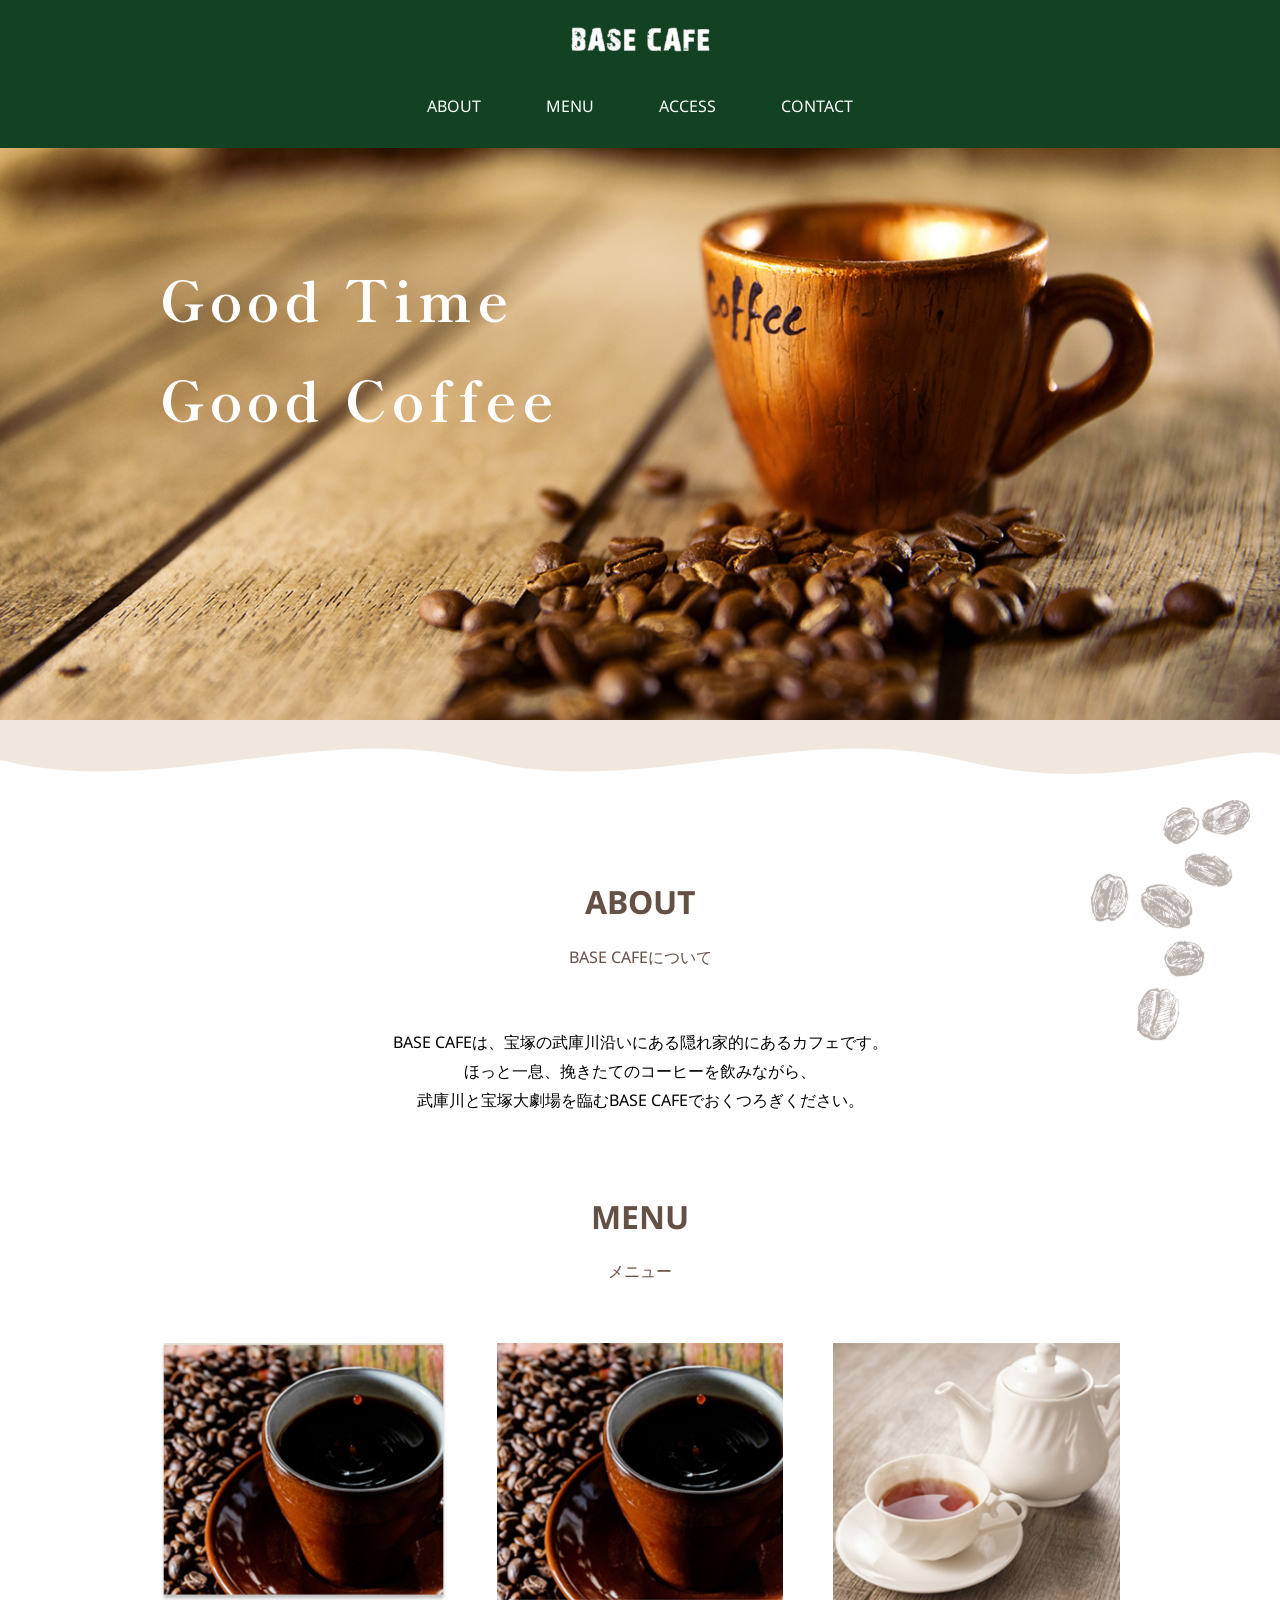
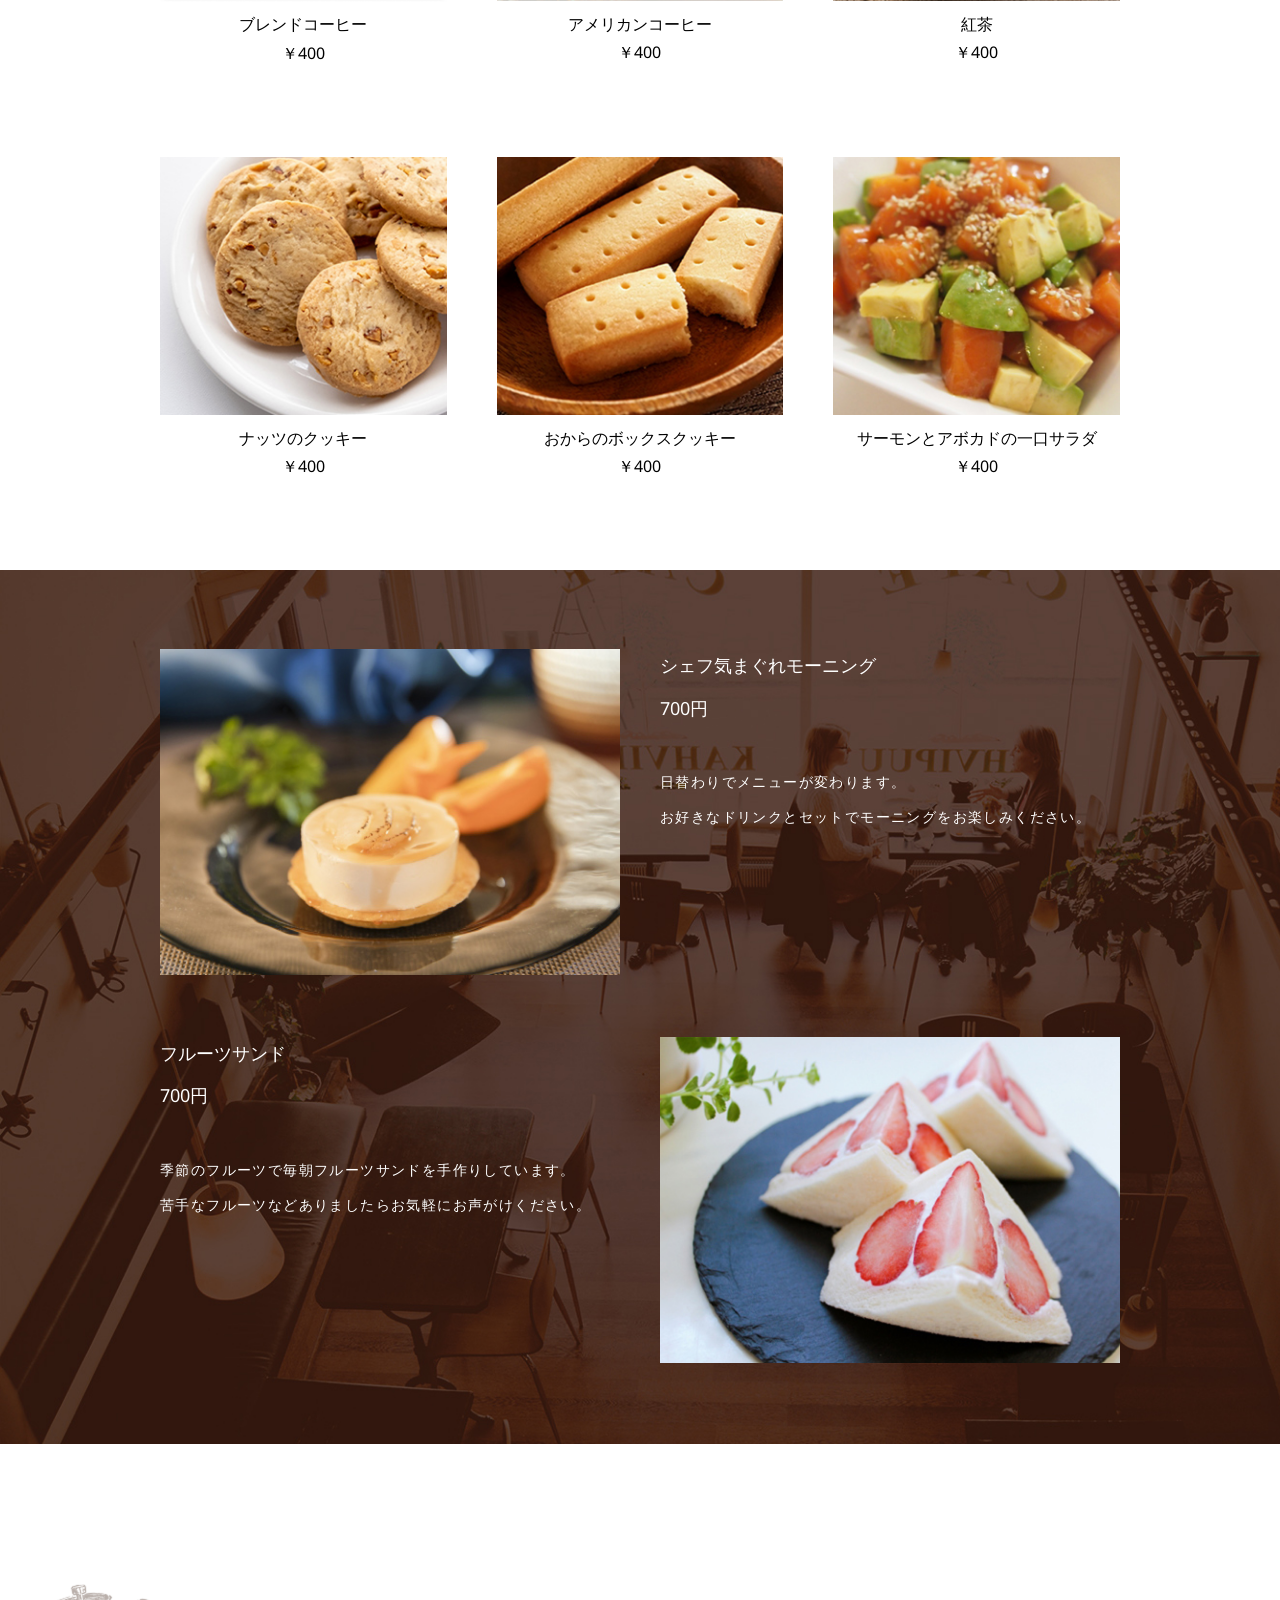
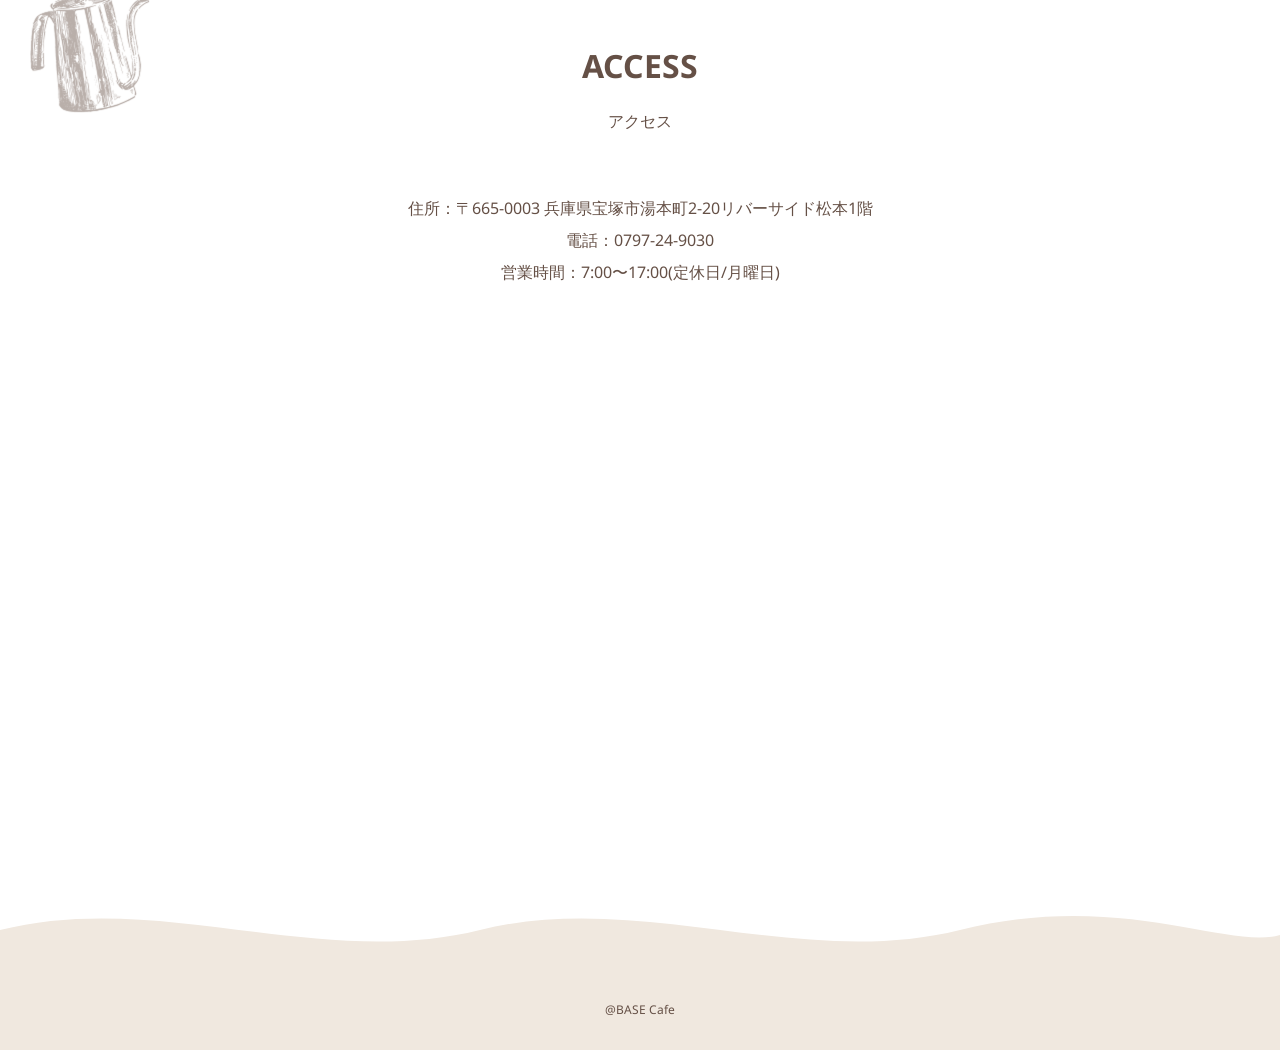
==== commit 63b036c6: "Add responsive wave background dividers for 3-section layout Implements SVG inline wave separators b" ====
--- a/index.html
+++ b/index.html
@@ -1,267 +1,167 @@
-<!DOCTYPE html>
+<!doctype html>
 <html lang="ja">
   <head>
     <meta charset="UTF-8" />
     <meta name="viewport" content="width=device-width, initial-scale=1.0" />
-    <title>meguo portfolio</title>
+    <title>base cafe 大石</title>
     <link rel="stylesheet" href="style.css" />
-    <link rel="preconnect" href="https://fonts.googleapis.com" />
-    <link rel="preconnect" href="https://fonts.gstatic.com" crossorigin />
-    <link
-      href="https://fonts.googleapis.com/css2?family=Noto+Sans+JP:wght@300;400;500;700&family=Zen+Kurenaido&family=Dancing+Script:wght@400;700&display=swap"
-      rel="stylesheet"
-    />
   </head>
   <body>
-    <!-- Header -->
-    <header class="header">
-      <div class="header-inner">
-        <div class="logo">
-          <a href="index.html">meguo<br />portfolio</a>
+
+    <!-- ===== SECTION 1: ヘッダー + メインビジュアル（ベージュ背景） ===== -->
+    <div class="section-hero">
+      <header>
+        <div class="inner">
+          <h1 class="logo">
+            <a href="index.html"></a><img src="img/logo.png" alt="ロゴ" />
+          </h1>
+          <ul class="nav_list">
+            <li><a href="#about">ABOUT</a></li>
+            <li><a href="#menu">MENU</a></li>
+            <li><a href="#access">ACCESS</a></li>
+            <li><a href="index.html">CONTACT</a></li>
+          </ul>
         </div>
-        <nav>
-          <ul class="nav-list">
-            <li><a href="#works">works</a></li>
-            <li><a href="#about">about</a></li>
-            <li><a href="#contact">contact</a></li>
-          </ul>
-        </nav>
+      </header>
+
+      <main>
+        <section class="mv">
+          <div class="inner">
+            <h2>Good Time<br />Good Coffee</h2>
+          </div>
+        </section>
+      </main>
+
+      <!-- ウェーブ区切り: ベージュ → 白 -->
+      <div class="wave-bottom">
+        <svg xmlns="http://www.w3.org/2000/svg" viewBox="0 0 1440 80" preserveAspectRatio="none" aria-hidden="true">
+          <path fill="#ffffff" d="M0,40 C180,80 360,0 540,40 C720,80 900,0 1080,40 C1260,80 1380,20 1440,35 L1440,80 L0,80 Z"/>
+        </svg>
       </div>
-    </header>
+    </div>
 
-    <main>
-      <!-- ==============================
-           Hero Section
-           ============================== -->
-      <section class="hero">
-        <!-- Decorative: top-right dots -->
-        <div class="deco deco-dots-tr" aria-hidden="true"></div>
-        <!-- Decorative: play button -->
-        <div class="deco deco-play" aria-hidden="true">
-          <svg width="18" height="20" viewBox="0 0 18 20" fill="none">
-            <path d="M1 1l16 9L1 19V1z" stroke="currentColor" stroke-width="2" stroke-linejoin="round" />
-          </svg>
+    <!-- ===== SECTION 2: About / Menu / Access（白背景） ===== -->
+    <div class="section-mid">
+      <section id="about">
+        <div class="inner">
+          <h3>ABOUT</h3>
+          <h4>BASE CAFEについて</h4>
+          <p class="about_p">
+            BASE CAFEは、宝塚の武庫川沿いにある隠れ家的にあるカフェです。<br />
+            ほっと一息、挽きたてのコーヒーを飲みながら、<br />
+            武庫川と宝塚大劇場を臨むBASE CAFEでおくつろぎください。
+          </p>
+        </div>
+      </section>
+
+      <section id="menu">
+        <div class="inner">
+          <h3>MENU</h3>
+          <h4>メニュー</h4>
+          <div class="menu_box">
+            <ul class="menu_list">
+              <li>
+                <img src="img/menu_1.jpg" alt="ブレンドコーヒー" />
+                <p class="name">ブレンドコーヒー</p>
+                <p class="price">￥400</p>
+              </li>
+              <li>
+                <img src="img/menu_2.jpg" alt="アメリカンコーヒー" />
+                <p class="name">アメリカンコーヒー</p>
+                <p class="prrice">￥400</p>
+              </li>
+              <li>
+                <img src="img/menu_3.jpg" alt="紅茶" />
+                <p class="name">紅茶</p>
+                <p class="price">￥400</p>
+              </li>
+              <li>
+                <img src="img/menu_4.jpg" alt="ナッツのクッキー" />
+                <p class="name">ナッツのクッキー</p>
+                <p class="price">￥400</p>
+              </li>
+              <li>
+                <img src="img/menu_5.jpg" alt="おからのボックスクッキー" />
+                <p class="name">おからのボックスクッキー</p>
+                <p class="price">￥400</p>
+              </li>
+              <li>
+                <img src="img/menu_6.jpg" alt="ブレンドコーヒー" />
+                <p class="name">サーモンとアボカドの一口サラダ</p>
+                <p class="price">￥400</p>
+              </li>
+            </ul>
+          </div>
         </div>
 
-        <div class="hero-inner">
-          <!-- Handwritten "cuo" decoration -->
-          <p class="hero-cuo" aria-hidden="true">cuo</p>
-
-          <!-- Characters row -->
-          <div class="hero-chars">
-            <!-- Left: 困った character -->
-            <div class="char-group">
-              <div class="speech-bubble bubble-left">困った</div>
-              <div class="char-circle">
-                <svg class="char-svg" viewBox="0 0 120 120" fill="none" xmlns="http://www.w3.org/2000/svg">
-                  <!-- Eyebrows -->
-                  <path d="M32 42 Q38 38 44 42" stroke="#555" stroke-width="2.5" stroke-linecap="round"/>
-                  <path d="M76 42 Q82 38 88 42" stroke="#555" stroke-width="2.5" stroke-linecap="round"/>
-                  <!-- Glasses frames -->
-                  <circle cx="42" cy="55" r="15" stroke="#555" stroke-width="2"/>
-                  <circle cx="78" cy="55" r="15" stroke="#555" stroke-width="2"/>
-                  <!-- Bridge -->
-                  <line x1="57" y1="55" x2="63" y2="55" stroke="#555" stroke-width="2"/>
-                  <!-- Arms -->
-                  <line x1="27" y1="55" x2="20" y2="52" stroke="#555" stroke-width="2"/>
-                  <line x1="93" y1="55" x2="100" y2="52" stroke="#555" stroke-width="2"/>
-                  <!-- Pupils -->
-                  <circle cx="42" cy="55" r="5" fill="#555"/>
-                  <circle cx="78" cy="55" r="5" fill="#555"/>
-                  <!-- Mouth: troubled (downward) -->
-                  <path d="M44 80 Q60 72 76 80" fill="none" stroke="#555" stroke-width="2.5" stroke-linecap="round"/>
-                </svg>
+        <div class="menu_back">
+          <div class="inner">
+            <div class="sp_menu">
+              <div class="img">
+                <img src="img/monring.jpg" alt="シェフ気まぐれモーニング" />
+              </div>
+              <div class="text">
+                <p class="sp_name">シェフ気まぐれモーニング</p>
+                <p class="sp_price">700円</p>
+                <p class="sp_text">
+                  日替わりでメニューが変わります。<br />
+                  お好きなドリンクとセットでモーニングをお楽しみください。
+                </p>
               </div>
             </div>
 
-            <span class="hero-particle">を</span>
-
-            <!-- Right: 助かった character -->
-            <div class="char-group">
-              <div class="char-circle">
-                <svg class="char-svg" viewBox="0 0 120 120" fill="none" xmlns="http://www.w3.org/2000/svg">
-                  <!-- Eyebrows -->
-                  <path d="M32 42 Q38 38 44 42" stroke="#555" stroke-width="2.5" stroke-linecap="round"/>
-                  <path d="M76 42 Q82 38 88 42" stroke="#555" stroke-width="2.5" stroke-linecap="round"/>
-                  <!-- Glasses frames -->
-                  <circle cx="42" cy="55" r="15" stroke="#555" stroke-width="2"/>
-                  <circle cx="78" cy="55" r="15" stroke="#555" stroke-width="2"/>
-                  <!-- Bridge -->
-                  <line x1="57" y1="55" x2="63" y2="55" stroke="#555" stroke-width="2"/>
-                  <!-- Arms -->
-                  <line x1="27" y1="55" x2="20" y2="52" stroke="#555" stroke-width="2"/>
-                  <line x1="93" y1="55" x2="100" y2="52" stroke="#555" stroke-width="2"/>
-                  <!-- Pupils -->
-                  <circle cx="42" cy="55" r="5" fill="#555"/>
-                  <circle cx="78" cy="55" r="5" fill="#555"/>
-                  <!-- Mouth: happy (upward) -->
-                  <path d="M44 74 Q60 84 76 74" fill="none" stroke="#555" stroke-width="2.5" stroke-linecap="round"/>
-                  <!-- Blush -->
-                  <ellipse cx="30" cy="70" rx="8" ry="5" fill="#f4845f" opacity="0.3"/>
-                  <ellipse cx="90" cy="70" rx="8" ry="5" fill="#f4845f" opacity="0.3"/>
-                </svg>
+            <div class="sp_menu">
+              <div class="text">
+                <p class="sp_name">フルーツサンド</p>
+                <p class="sp_price">700円</p>
+                <p class="sp_text">
+                  季節のフルーツで毎朝フルーツサンドを手作りしています。<br />
+                  苦手なフルーツなどありましたらお気軽にお声がけください。
+                </p>
               </div>
-              <div class="speech-bubble bubble-right">助かった</div>
-            </div>
-
-            <span class="hero-particle">に</span>
-          </div>
-
-          <!-- Name -->
-          <p class="hero-name">megu<span class="name-accent">mi</span> oishi</p>
-
-          <!-- Scroll indicator -->
-          <div class="scroll-indicator">
-            <span class="scroll-text">scroll</span>
-            <div class="scroll-line"></div>
-          </div>
-        </div>
-
-        <!-- Decorative shapes -->
-        <div class="deco deco-hexagon" aria-hidden="true"></div>
-        <div class="deco deco-dots-bl" aria-hidden="true"></div>
-        <div class="deco deco-blob" aria-hidden="true"></div>
-        <div class="deco deco-circle-blue" aria-hidden="true"></div>
-        <div class="deco deco-circle-sm" aria-hidden="true"></div>
-      </section>
-
-      <!-- ==============================
-           Works Section
-           ============================== -->
-      <section id="works" class="section-works">
-        <div class="section-inner">
-          <h2 class="section-title"><span class="title-letter">W</span>orks</h2>
-
-          <div class="works-grid">
-            <article class="work-item">
-              <div class="work-meta">
-                <span class="work-badge">バナー</span>
-                <p class="work-title">課題バナー：（モデルルーム見学会）</p>
+              <div class="img">
+                <img src="img/sandwich.jpg" alt="フルーツサンド" />
               </div>
-              <div class="work-thumb">
-                <img src="img/mv.jpg" alt="モデルルーム見学会バナー" />
-              </div>
-            </article>
-
-            <article class="work-item">
-              <div class="work-meta">
-                <span class="work-badge">バナー</span>
-                <p class="work-title">課題バナー：（ガーデンショップ）</p>
-              </div>
-              <div class="work-thumb">
-                <img src="img/menu_3.jpg" alt="ガーデンショップバナー" />
-              </div>
-            </article>
-
-            <article class="work-item">
-              <div class="work-meta">
-                <span class="work-badge badge-kadai">課題制作</span>
-                <p class="work-title">◯◯◯◯◯：（梨空カフェ）</p>
-              </div>
-              <div class="work-thumb">
-                <img src="img/bk_menu.jpg" alt="梨空カフェ" />
-              </div>
-            </article>
-
-            <article class="work-item">
-              <div class="work-meta">
-                <span class="work-badge badge-icon">アイコン</span>
-                <p class="work-title">A様アイコン</p>
-              </div>
-              <div class="work-thumb work-thumb-icon">
-                <img src="img/illust_coffeebean.png" alt="A様アイコン" />
-              </div>
-            </article>
-          </div>
-
-          <div class="works-more">
-            <a href="#" class="more-btn">more ▶</a>
-          </div>
-        </div>
-      </section>
-
-      <!-- ==============================
-           About Section
-           ============================== -->
-      <section id="about" class="section-about">
-        <div class="section-inner">
-          <h2 class="section-title"><span class="title-letter">a</span>bout</h2>
-          <p class="about-subtitle">オーイシメグミ</p>
-
-          <div class="about-content">
-            <div class="about-left">
-              <div class="about-photo">
-                <img src="img/monring.jpg" alt="オーイシメグミ" />
-              </div>
-              <div class="about-skills">
-                <div class="skill-block">
-                  <p class="skill-label">skills ···················</p>
-                  <p class="skill-text">
-                    html / css / figma / canva / illustrator /<br />word / excel / clip studio
-                  </p>
-                </div>
-                <div class="skill-block">
-                  <p class="skill-label">やりたいこと ···················</p>
-                  <p class="skill-text">アプリ制作 / 簿記3級取得 / オフ会企画・主催</p>
-                </div>
-              </div>
-            </div>
-
-            <div class="about-right">
-              <h3 class="about-catchcopy">埋もれた想いを見えるカタチへ。</h3>
-              <p class="about-text">
-                長年事務職を経験する中で、「伝え方によって価値の届き方が変わる」という場面に何度が出会いました。どれだけ手作りを作られていても、うまく伝わらなければ届かない。一方で、見せ方ひとつで広く届くこともある。そんな経験から、「伝え方」を支える仕事がしたいと思い、Webデザインの学習を始めました。また、Webを通じて人と繋がり、場所にとらわれずに思いを届けられる可能性にも魅力を感じています。
-              </p>
-              <p class="about-text">
-                制作では、一方的につくるのではなく、想いや背景を丁寧にお伺いしながら、一緒に形にしていくことを大切にしています。"ちゃんと伝わる"だけでなく"その人らしく伝わる"ことを目指して、伴奏しながら制作いたします。
-              </p>
             </div>
           </div>
         </div>
       </section>
 
-      <!-- ==============================
-           Contact Section
-           ============================== -->
-      <section id="contact" class="section-contact">
-        <div class="section-inner">
-          <h2 class="section-title"><span class="title-letter">c</span>ontact</h2>
-          <p class="contact-text">
-            お仕事のご依頼はもちろん、「こんなこと相談していいのかな？」という段階でも大丈夫です。<br />
-            一緒に考えながら、最適な形をご提案します。お気軽にご連絡ください。
-          </p>
-          <div class="contact-links">
-            <a href="#" class="contact-link" aria-label="X(Twitter)">
-              <svg width="28" height="28" viewBox="0 0 24 24" fill="currentColor">
-                <path d="M18.244 2.25h3.308l-7.227 8.26 8.502 11.24H16.17l-4.714-6.231-5.401 6.231H2.747l7.73-8.835L1.254 2.25H8.08l4.253 5.622zm-1.161 17.52h1.833L7.084 4.126H5.117z" />
-              </svg>
-            </a>
-            <a href="#" class="contact-link" aria-label="メール">
-              <svg width="28" height="28" viewBox="0 0 24 24" fill="none" stroke="currentColor" stroke-width="2" stroke-linecap="round" stroke-linejoin="round">
-                <rect x="2" y="4" width="20" height="16" rx="2" />
-                <path d="M2 7l10 7 10-7" />
-              </svg>
-            </a>
-            <a href="#" class="contact-link" aria-label="Instagram">
-              <svg width="28" height="28" viewBox="0 0 24 24" fill="none" stroke="currentColor" stroke-width="2" stroke-linecap="round" stroke-linejoin="round">
-                <rect x="2" y="2" width="20" height="20" rx="5" />
-                <circle cx="12" cy="12" r="4" />
-                <circle cx="17.5" cy="6.5" r="1" fill="currentColor" stroke="none" />
-              </svg>
-            </a>
+      <section id="access">
+        <div class="inner">
+          <h3>ACCESS</h3>
+          <h4>アクセス</h4>
+          <div class="access_info">
+            <p>住所：〒665-0003 兵庫県宝塚市湯本町2-20リバーサイド松本1階</p>
+            <p>電話：0797-24-9030</p>
+            <p>営業時間：7:00〜17:00(定休日/月曜日)</p>
           </div>
         </div>
+        <div class="map">
+          <iframe
+            src="https://www.google.com/maps/embed?pb=!1m18!1m12!1m3!1d3276.0019986847274!2d135.34200317635654!3d34.80589157288249!2m3!1f0!2f0!3f0!3m2!1i1024!2i768!4f13.1!3m3!1m2!1s0x6000f520c91398c1%3A0x39ae6e9a55fad5cb!2zQkFTReWuneWhmijjg5njg7zjgrnlrp3loZopIO-9nOagquW8j-S8muekvuWuneWhmuODh-OCtuOCpOODsw!5e0!3m2!1sja!2sjp!4v1775819469817!5m2!1sja!2sjp"
+            width="100%"
+            height="540"
+            style="border: 0"
+            allowfullscreen=""
+            loading="lazy"
+            referrerpolicy="no-referrer-when-downgrade"
+          ></iframe>
+        </div>
       </section>
-    </main>
 
-    <!-- Footer -->
-    <footer class="footer">
-      <div class="footer-wave" aria-hidden="true">
-        <svg viewBox="0 0 1440 80" preserveAspectRatio="none" xmlns="http://www.w3.org/2000/svg">
-          <path d="M0,40 C240,80 480,0 720,40 C960,80 1200,0 1440,40 L1440,80 L0,80 Z" fill="#f4845f" />
+      <!-- ウェーブ区切り: 白 → ベージュ -->
+      <div class="wave-bottom">
+        <svg xmlns="http://www.w3.org/2000/svg" viewBox="0 0 1440 80" preserveAspectRatio="none" aria-hidden="true">
+          <path fill="#f0e8df" d="M0,40 C180,0 360,80 540,40 C720,0 900,80 1080,40 C1260,0 1380,60 1440,45 L1440,80 L0,80 Z"/>
         </svg>
       </div>
-      <p class="footer-logo">meguo<br />portfolio</p>
+    </div>
+
+    <!-- ===== SECTION 3: フッター（ベージュ背景） ===== -->
+    <footer>
+      <p>@BASE Cafe</p>
     </footer>
+
   </body>
 </html>
--- a/style.css
+++ b/style.css
@@ -1,625 +1,328 @@
 @import url(reset.css);
-@import url("https://fonts.googleapis.com/css2?family=Noto+Sans+JP:wght@300;400;500;700&family=Zen+Kurenaido&family=Dancing+Script:wght@400;700&display=swap");
-
-/* ==============================
-   Variables
-   ============================== */
-:root {
-  --accent: #f4845f;
-  --accent-pale: #fde8e0;
-  --bg: #faf5f0;
-  --white: #fff;
-  --text: #444;
-  --text-muted: #888;
-  --logo-color: #c8968e;
-  --radius: 8px;
-}
-
-/* ==============================
-   Base
-   ============================== */
-*,
-*::before,
-*::after {
-  box-sizing: border-box;
-}
-
+@import url("https://fonts.googleapis.com/css2?family=Noto+Sans:ital,wght@0,100..900;1,100..900&display=swap");
+@import url("https://fonts.googleapis.com/css2?family=Shippori+Mincho+B1&display=swap");
+
+/******* 共通　*********/
 body {
-  font-family: "Noto Sans JP", sans-serif;
-  background-color: var(--bg);
-  color: var(--text);
-  overflow-x: hidden;
-}
-
-img {
-  max-width: 100%;
-  height: auto;
+  font-family: "Noto Sans", sans-serif;
+}
+
+.inner {
+  width: 100%;
+  max-width: 1000px;
+  margin-inline: auto;
+  padding-inline: 20px;
+}
+
+h3 {
+  font-size: 32px;
+  color: #655046;
+  font-weight: bold;
+  margin-bottom: 21px;
+  text-align: center;
+}
+
+h4 {
+  font-size: 16px;
+  font-weight: normal;
+  color: #655046;
+  margin-bottom: 60px;
+  text-align: center;
+}
+
+/******* ウェーブ背景セクション *********/
+
+/*
+  3つのセクション構成:
+  section-hero  … ヘッダー + MV（ベージュ #f0e8df）
+  section-mid   … Works / About / Access（白 #ffffff）
+  footer        … フッター（ベージュ #f0e8df）
+*/
+
+.section-hero {
+  background-color: #f0e8df;
+  position: relative;
+  /* wave-bottom の高さ分だけ下に余白を確保 */
+  padding-bottom: 80px;
+}
+
+.section-mid {
+  background-color: #ffffff;
+  position: relative;
+  padding-bottom: 80px;
+}
+
+/* ウェーブ区切り共通 */
+.wave-bottom {
+  position: absolute;
+  bottom: 0;
+  left: 0;
+  width: 100%;
+  line-height: 0; /* SVG下の謎の隙間を消す */
+  overflow: hidden;
+}
+
+.wave-bottom svg {
   display: block;
-}
-
-a {
-  text-decoration: none;
-  color: inherit;
-}
-
-/* ==============================
-   Layout helpers
-   ============================== */
-.section-inner {
-  width: 100%;
-  max-width: 960px;
-  margin-inline: auto;
-  padding-inline: 40px;
-}
-
-/* ==============================
-   Section title
-   ============================== */
-.section-title {
-  font-family: "Zen Kurenaido", sans-serif;
-  font-size: 52px;
-  font-weight: 400;
-  color: var(--text);
-  text-align: center;
-  margin-bottom: 20px;
-  position: relative;
-}
-
-.title-letter {
-  position: relative;
-  display: inline-block;
-  z-index: 1;
-}
-
-.title-letter::before {
-  content: "";
-  position: absolute;
-  inset: 50% 50% auto auto;
-  transform: translate(50%, -50%);
-  width: 1.15em;
-  height: 1em;
-  background-color: var(--accent);
-  border-radius: 50%;
-  z-index: -1;
-  opacity: 0.55;
-}
-
-/* ==============================
-   Header
-   ============================== */
-.header {
+  width: 100%;
+  height: 80px;
+}
+
+/********* ヘッダー　*********/
+header {
+  width: 100%;
+  height: 148px;
+  background-color: #134222;
   position: fixed;
-  inset: 0 0 auto 0;
+  top: 0;
+  left: 0;
   z-index: 100;
-  padding: 20px 48px;
-  background: rgba(250, 245, 240, 0.88);
-  backdrop-filter: blur(6px);
-}
-
-.header-inner {
-  max-width: 1100px;
-  margin-inline: auto;
-  display: flex;
-  align-items: center;
-  justify-content: space-between;
-}
-
-.logo a {
-  font-family: "Zen Kurenaido", sans-serif;
-  font-size: 13px;
-  line-height: 1.6;
-  color: var(--logo-color);
-  display: block;
-}
-
-.nav-list {
-  display: flex;
-  gap: 44px;
-  list-style: none;
-}
-
-.nav-list a {
-  font-size: 15px;
-  color: var(--text);
-  transition: color 0.2s;
-}
-
-.nav-list a:hover {
-  color: var(--accent);
-}
-
-/* ==============================
-   Hero
-   ============================== */
-.hero {
-  min-height: 100vh;
-  background-color: var(--bg);
   display: flex;
   align-items: center;
   justify-content: center;
-  position: relative;
-  overflow: hidden;
+  flex-direction: column;
+}
+
+h1 {
+  width: 139px;
+  margin-inline: auto;
+  margin-bottom: 35px;
+}
+
+.nav_list {
+  display: flex;
+  justify-content: center;
+  gap: 65px;
+}
+
+.nav_list li a {
+  color: #fff;
+  font-size: 16px;
+  margin-bottom: 25px;
+}
+
+/********* メインビジュアル　*********/
+.mv {
+  background-image: url(img/mv.jpg);
+  background-size: cover;
+  background-position: center;
+  /* fixed header 分をずらす */
+  padding-top: 148px;
+  height: 80vh;
+  margin-bottom: 0;
+}
+
+h2 {
+  font-family: "Shippori Mincho B1", serif;
+  font-size: 56px;
+  color: #fff;
+  letter-spacing: 0.1em;
+  line-height: 100px;
+  padding-top: 100px;
+}
+
+/********* アバウト　*********/
+#about {
+  text-align: center;
+  background-image: url(img/illust_coffeebean.png);
+  background-repeat: no-repeat;
+  background-size: 160px;
+  background-position: right 30px top;
   padding-top: 80px;
-}
-
-.hero-inner {
-  display: flex;
-  flex-direction: column;
+  padding-bottom: 80px;
+}
+
+.about_p {
+  font-size: 16px;
+}
+
+/********* メニュー　*********/
+#menu {
+  padding-bottom: 60px;
+}
+
+.menu_list {
+  display: flex;
+  flex-wrap: wrap;
+  gap: 0 50px;
+}
+
+.menu_list li {
+  width: calc((100% - 100px) / 3);
+  text-align: center;
+  margin-bottom: 89px;
+}
+
+.menu_list li img {
+  width: 100%;
+  height: auto;
+}
+
+.sp_name {
+  font-size: 18px;
+  margin-bottom: 10px;
+}
+
+.sp_price {
+  font-size: 18px;
+  margin-bottom: 40px;
+}
+
+.sp_text {
+  font-size: 14px;
+  letter-spacing: 0.1em;
+  line-height: 2.5;
+}
+
+/********* メニューバック　*********/
+.menu_back {
+  background-image: url(img/bk_menu.jpg);
+  background-size: cover;
+  margin-bottom: 80px;
+  padding: 79px 0;
+}
+
+.sp_menu {
+  display: flex;
+  gap: 20px 40px;
+  justify-content: space-between;
+}
+
+.sp_menu + .sp_menu {
+  margin-top: 60px;
+}
+
+.text,
+.img {
+  width: 50%;
+}
+
+.img img {
+  width: 100%;
+  height: auto;
+}
+
+.text p {
+  color: #fff;
+}
+
+/********* アクセス　*********/
+#access {
+  background-image: url(img/illust_pot.png);
+  background-repeat: no-repeat;
+  background-size: 120px;
+  background-position: left 30px top;
+  padding-top: 60px;
+}
+
+.access_info {
+  text-align: center;
+  margin-bottom: 60px;
+}
+
+.access_info p {
+  font-size: 16px;
+  color: #655046;
+  line-height: 2;
+}
+
+/********* フッター　*********/
+footer {
+  background-color: #f0e8df;
+  display: flex;
+  justify-content: center;
   align-items: center;
-  position: relative;
-  z-index: 2;
-}
-
-/* "cuo" text */
-.hero-cuo {
-  font-family: "Dancing Script", cursive;
-  font-size: 52px;
-  color: #ccc4bc;
-  margin-bottom: 32px;
-  letter-spacing: 0.04em;
-  line-height: 1;
-}
-
-/* Characters row */
-.hero-chars {
-  display: flex;
-  align-items: center;
-  gap: 18px;
-  margin-bottom: 44px;
-}
-
-.char-group {
-  display: flex;
-  align-items: center;
-  gap: 12px;
-}
-
-/* Speech bubble */
-.speech-bubble {
-  background: var(--white);
-  border: 1.5px solid #ddd;
-  border-radius: 20px;
-  padding: 6px 16px;
-  font-size: 14px;
-  color: var(--text);
-  position: relative;
-  white-space: nowrap;
-}
-
-.bubble-left::after {
-  content: "";
-  position: absolute;
-  right: -12px;
-  top: 50%;
-  transform: translateY(-50%);
-  border: 7px solid transparent;
-  border-left-color: #ddd;
-}
-
-.bubble-left::before {
-  content: "";
-  position: absolute;
-  right: -9px;
-  top: 50%;
-  transform: translateY(-50%);
-  border: 7px solid transparent;
-  border-left-color: var(--white);
-  z-index: 1;
-}
-
-.bubble-right::after {
-  content: "";
-  position: absolute;
-  left: -12px;
-  top: 50%;
-  transform: translateY(-50%);
-  border: 7px solid transparent;
-  border-right-color: #ddd;
-}
-
-.bubble-right::before {
-  content: "";
-  position: absolute;
-  left: -9px;
-  top: 50%;
-  transform: translateY(-50%);
-  border: 7px solid transparent;
-  border-right-color: var(--white);
-  z-index: 1;
-}
-
-/* Character circle */
-.char-circle {
-  width: 140px;
-  height: 140px;
-  border-radius: 50%;
-  border: 2px solid #bbb;
-  display: flex;
-  align-items: center;
-  justify-content: center;
-  background: var(--white);
-  box-shadow: 0 3px 14px rgba(0, 0, 0, 0.07);
-  flex-shrink: 0;
-}
-
-.char-svg {
-  width: 90px;
-  height: 90px;
-}
-
-.hero-particle {
-  font-size: 44px;
-  font-weight: 300;
-  color: var(--text);
-  line-height: 1;
-}
-
-/* Hero name */
-.hero-name {
-  font-family: "Dancing Script", cursive;
-  font-size: 28px;
-  color: var(--text);
-  letter-spacing: 0.06em;
-  margin-bottom: 48px;
-}
-
-.name-accent {
-  color: var(--accent);
-}
-
-/* Scroll indicator */
-.scroll-indicator {
-  display: flex;
-  flex-direction: column;
-  align-items: center;
-  gap: 10px;
-}
-
-.scroll-text {
-  font-size: 10px;
-  letter-spacing: 0.2em;
-  color: var(--text-muted);
-  writing-mode: vertical-rl;
-}
-
-.scroll-line {
-  width: 1px;
-  height: 44px;
-  background: linear-gradient(to bottom, var(--text-muted), transparent);
-}
-
-/* ==============================
-   Decorative elements
-   ============================== */
-.deco {
-  position: absolute;
-  pointer-events: none;
-}
-
-/* Top-right scattered dots */
-.deco-dots-tr {
-  top: 110px;
-  right: 100px;
-  width: 90px;
-  height: 70px;
-  background-image: radial-gradient(circle, var(--accent) 2.5px, transparent 2.5px);
-  background-size: 15px 15px;
-  opacity: 0.55;
-}
-
-/* Play / ▷ circle button */
-.deco-play {
-  top: 90px;
-  right: 56px;
-  width: 52px;
-  height: 52px;
-  border: 2.5px solid var(--accent);
-  border-radius: 50%;
-  display: flex;
-  align-items: center;
-  justify-content: center;
-  color: var(--accent);
-}
-
-/* Hexagon wireframe */
-.deco-hexagon {
-  bottom: 130px;
-  left: 68px;
-  width: 72px;
-  height: 72px;
-  border: 2px solid #b8b2aa;
-  clip-path: polygon(50% 0%, 100% 25%, 100% 75%, 50% 100%, 0% 75%, 0% 25%);
-}
-
-/* Bottom-left dot grid */
-.deco-dots-bl {
-  bottom: 90px;
-  left: 160px;
-  width: 56px;
-  height: 56px;
-  background-image: radial-gradient(circle, #aaa 2px, transparent 2px);
-  background-size: 11px 11px;
-  opacity: 0.45;
-}
-
-/* Gradient colorful blob */
-.deco-blob {
-  top: 180px;
-  right: 90px;
-  width: 130px;
-  height: 130px;
-  border-radius: 58% 42% 64% 36% / 52% 60% 40% 48%;
-  background: linear-gradient(130deg, #a8d8ea 0%, #aa96da 35%, #fcbad3 70%, #ffffd2 100%);
-  opacity: 0.65;
-  filter: blur(3px);
-}
-
-/* Solid blue circle */
-.deco-circle-blue {
-  top: 290px;
-  right: 152px;
-  width: 62px;
-  height: 62px;
-  border-radius: 50%;
-  background: #7ab3d9;
-  opacity: 0.5;
-}
-
-/* Small neutral circle */
-.deco-circle-sm {
-  bottom: 210px;
-  right: 220px;
-  width: 28px;
-  height: 28px;
-  border-radius: 50%;
-  background: #ddd8d0;
-}
-
-/* ==============================
-   Works
-   ============================== */
-.section-works {
-  background: var(--white);
-  padding: 100px 0 80px;
-}
-
-.works-grid {
-  display: grid;
-  grid-template-columns: 1fr 1fr;
-  gap: 40px;
-  margin-bottom: 50px;
-}
-
-.work-item {
-  border-radius: var(--radius);
-  overflow: hidden;
-}
-
-.work-meta {
-  display: flex;
-  align-items: center;
-  gap: 10px;
-  margin-bottom: 10px;
-}
-
-.work-badge {
-  font-size: 11px;
-  font-weight: 500;
-  background: var(--accent);
-  color: var(--white);
-  padding: 3px 10px;
-  border-radius: 4px;
-  white-space: nowrap;
-  flex-shrink: 0;
-}
-
-.badge-kadai {
-  background: #7db8a4;
-}
-
-.badge-icon {
-  background: #9b8ec4;
-}
-
-.work-title {
-  font-size: 13px;
-  color: var(--text);
-  line-height: 1.5;
-}
-
-.work-thumb {
-  width: 100%;
-  aspect-ratio: 16 / 9;
-  overflow: hidden;
-  border-radius: var(--radius);
-  background: #f0ebe6;
-}
-
-.work-thumb img {
-  width: 100%;
-  height: 100%;
-  object-fit: cover;
-  transition: transform 0.3s ease;
-}
-
-.work-item:hover .work-thumb img {
-  transform: scale(1.03);
-}
-
-.work-thumb-icon {
-  aspect-ratio: 1;
-  display: flex;
-  align-items: center;
-  justify-content: center;
-}
-
-.work-thumb-icon img {
-  width: auto;
-  height: 100%;
-  object-fit: contain;
-}
-
-.works-more {
-  display: flex;
-  justify-content: flex-end;
-}
-
-.more-btn {
-  display: inline-block;
-  border: 1.5px solid var(--accent);
-  color: var(--accent);
-  padding: 10px 32px;
-  border-radius: 30px;
-  font-size: 14px;
-  letter-spacing: 0.06em;
-  transition: background 0.2s, color 0.2s;
-}
-
-.more-btn:hover {
-  background: var(--accent);
-  color: var(--white);
-}
-
-/* ==============================
-   About
-   ============================== */
-.section-about {
-  background: var(--bg);
-  padding: 100px 0;
-}
-
-.about-subtitle {
-  text-align: center;
-  color: var(--accent);
-  font-size: 14px;
-  letter-spacing: 0.12em;
-  margin-top: -10px;
-  margin-bottom: 52px;
-}
-
-.about-content {
-  display: flex;
-  gap: 52px;
-  align-items: flex-start;
-}
-
-.about-left {
-  flex: 0 0 260px;
-}
-
-.about-photo {
-  width: 100%;
-  aspect-ratio: 4 / 3;
-  overflow: hidden;
-  border-radius: var(--radius);
-  margin-bottom: 28px;
-  background: #e8e0d8;
-}
-
-.about-photo img {
-  width: 100%;
-  height: 100%;
-  object-fit: cover;
-}
-
-.skill-block {
-  margin-bottom: 18px;
-}
-
-.skill-label {
+  height: 80px;
+}
+
+footer p {
   font-size: 12px;
-  color: var(--text-muted);
-  margin-bottom: 4px;
-}
-
-.skill-text {
-  font-size: 12px;
-  color: var(--text);
-  line-height: 1.8;
-}
-
-.about-right {
-  flex: 1;
-  padding-top: 8px;
-}
-
-.about-catchcopy {
-  font-size: 20px;
-  font-weight: 700;
-  color: var(--accent);
-  margin-bottom: 28px;
-  line-height: 1.6;
-}
-
-.about-text {
-  font-size: 14px;
-  line-height: 2.2;
-  color: var(--text);
-  margin-bottom: 20px;
-}
-
-/* ==============================
-   Contact
-   ============================== */
-.section-contact {
-  background: var(--white);
-  padding: 100px 0 120px;
-}
-
-.contact-text {
-  text-align: center;
-  font-size: 14px;
-  line-height: 2.2;
-  color: var(--text);
-  margin-bottom: 56px;
-}
-
-.contact-links {
-  display: flex;
-  justify-content: center;
-  gap: 44px;
-}
-
-.contact-link {
-  color: var(--text);
-  display: flex;
-  align-items: center;
-  justify-content: center;
-  transition: color 0.2s;
-}
-
-.contact-link:hover {
-  color: var(--accent);
-}
-
-/* ==============================
-   Footer
-   ============================== */
-.footer {
-  background: var(--accent);
-  padding-top: 0;
-  padding-bottom: 40px;
-  text-align: center;
-  position: relative;
-}
-
-.footer-wave {
-  width: 100%;
-  line-height: 0;
-  overflow: hidden;
-  margin-bottom: -2px;
-}
-
-.footer-wave svg {
-  display: block;
-  width: 100%;
-  height: 80px;
-}
-
-.footer-logo {
-  font-family: "Zen Kurenaido", sans-serif;
-  font-size: 14px;
-  line-height: 1.7;
-  color: var(--white);
-  padding-top: 20px;
-}
+  color: #655046;
+}
+
+/********* レスポンシブ（タブレット以下） *********/
+@media (max-width: 768px) {
+  .nav_list {
+    gap: 24px;
+  }
+
+  h2 {
+    font-size: 36px;
+    line-height: 1.4;
+    padding-top: 60px;
+  }
+
+  .menu_list li {
+    width: calc((100% - 50px) / 2);
+  }
+
+  .sp_menu {
+    flex-direction: column;
+  }
+
+  .sp_menu .text,
+  .sp_menu .img {
+    width: 100%;
+  }
+
+  /* 画像が先、テキストが後になるよう並び替え */
+  .sp_menu:nth-child(2) {
+    flex-direction: column-reverse;
+  }
+
+  /* ウェーブの高さをやや小さく */
+  .wave-bottom svg {
+    height: 50px;
+  }
+
+  .section-hero,
+  .section-mid {
+    padding-bottom: 50px;
+  }
+}
+
+/********* レスポンシブ（スマホ） *********/
+@media (max-width: 480px) {
+  header {
+    height: 100px;
+  }
+
+  h1 {
+    width: 100px;
+    margin-bottom: 16px;
+  }
+
+  .nav_list {
+    gap: 16px;
+  }
+
+  .nav_list li a {
+    font-size: 13px;
+  }
+
+  .mv {
+    padding-top: 100px;
+    height: 60vh;
+  }
+
+  h2 {
+    font-size: 28px;
+  }
+
+  h3 {
+    font-size: 24px;
+  }
+
+  .menu_list li {
+    width: 100%;
+  }
+
+  .wave-bottom svg {
+    height: 40px;
+  }
+
+  .section-hero,
+  .section-mid {
+    padding-bottom: 40px;
+  }
+}
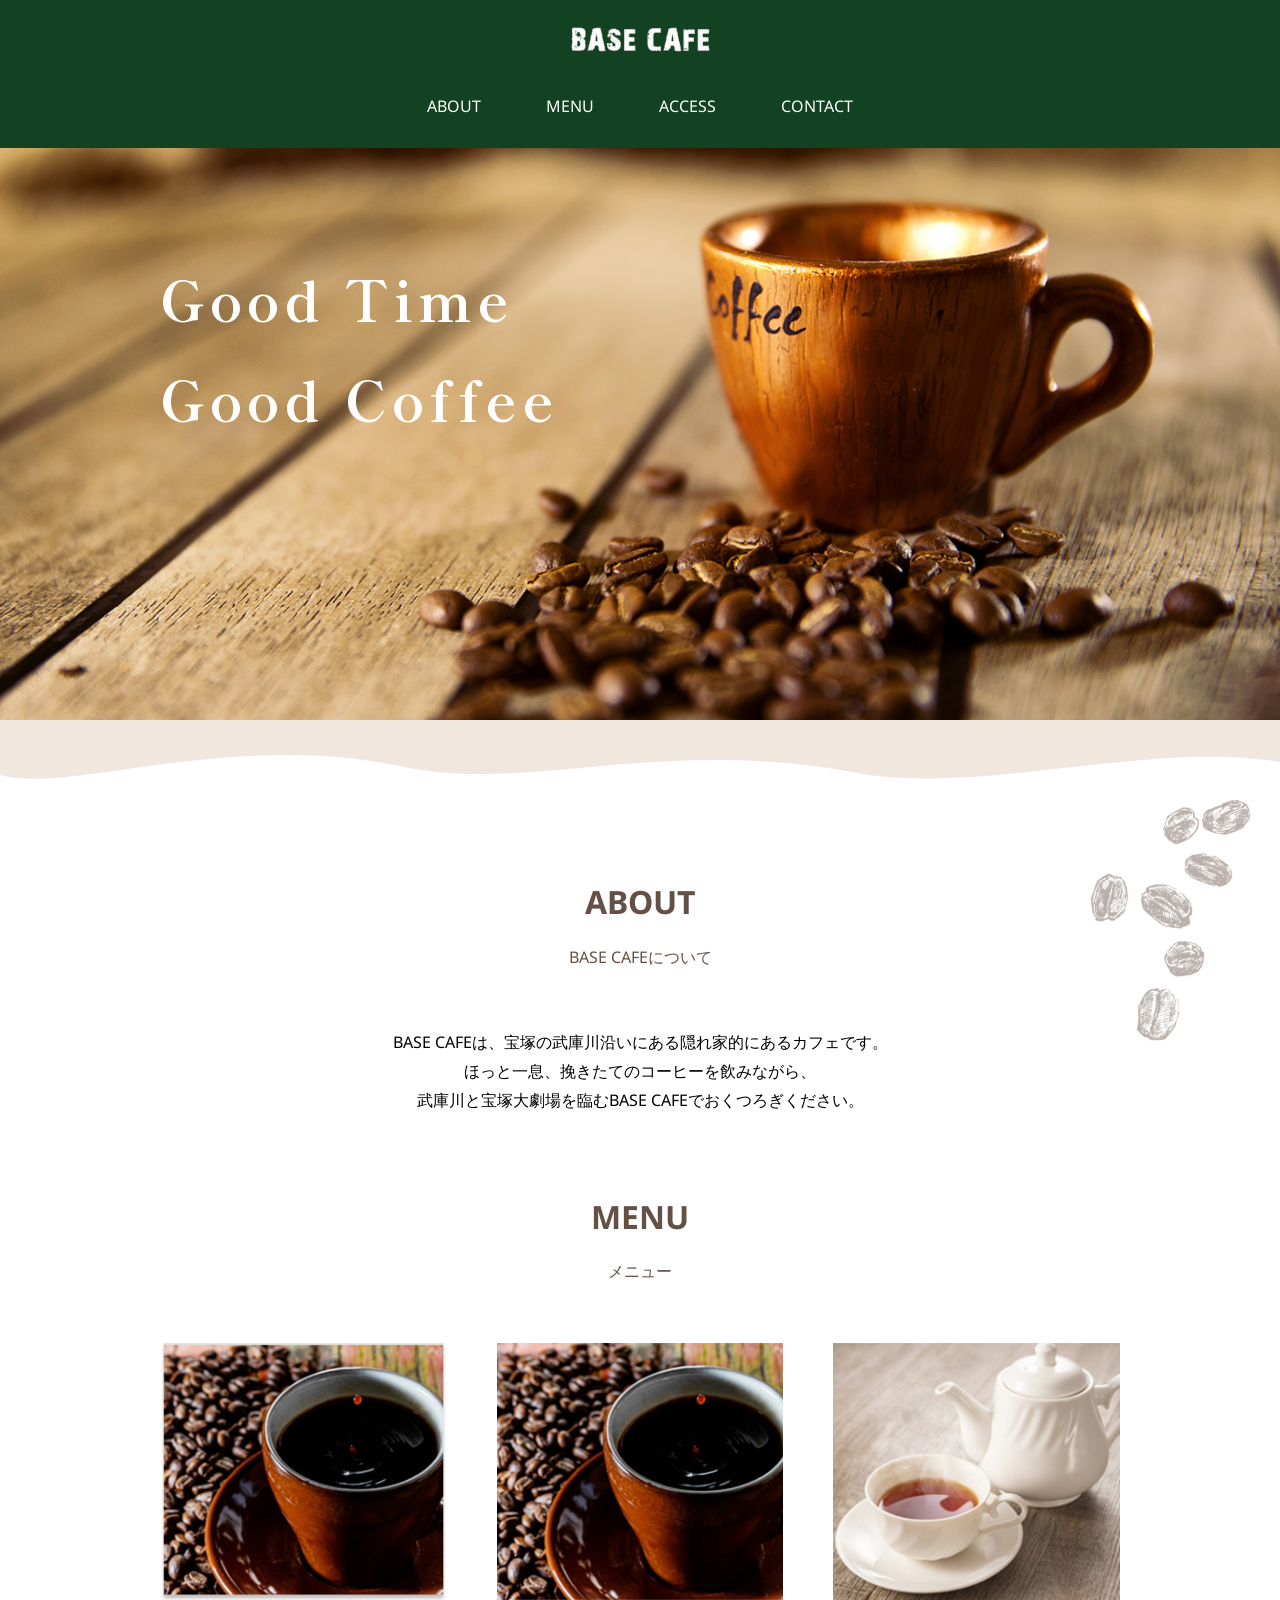
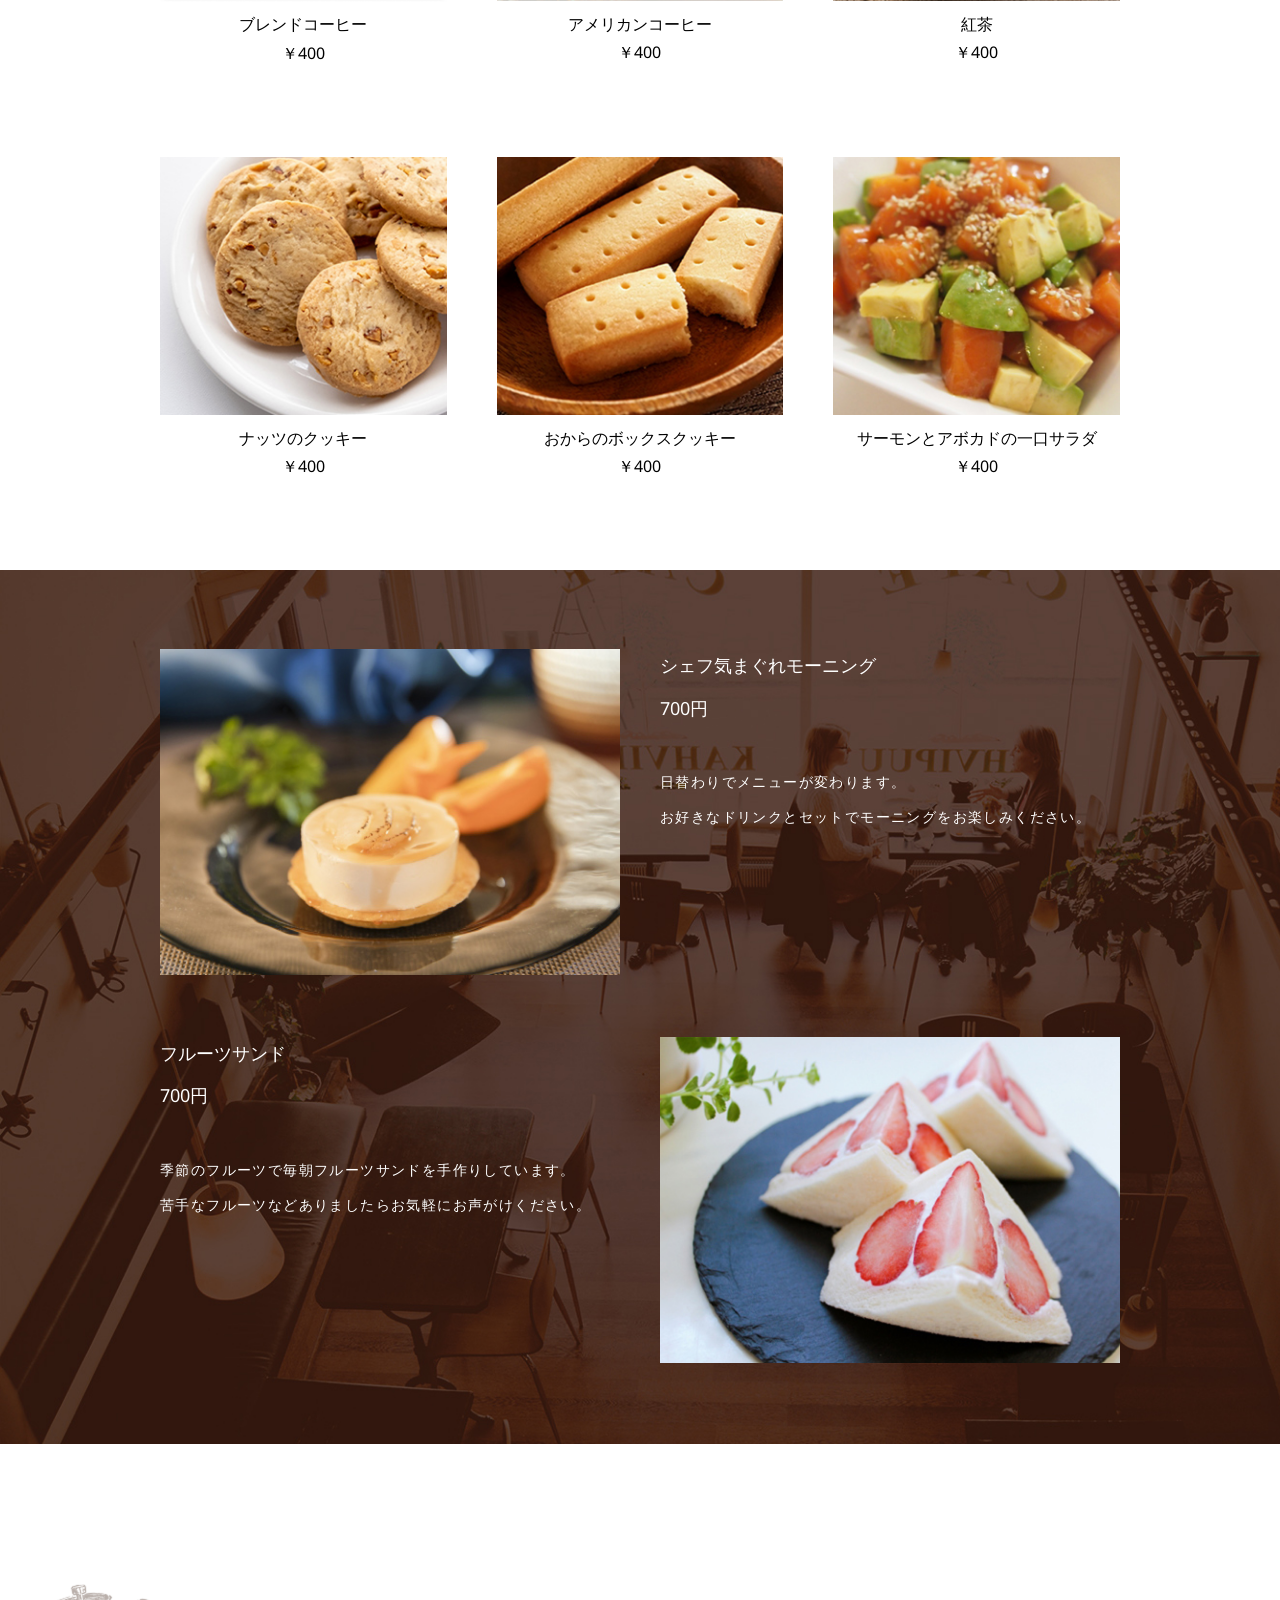
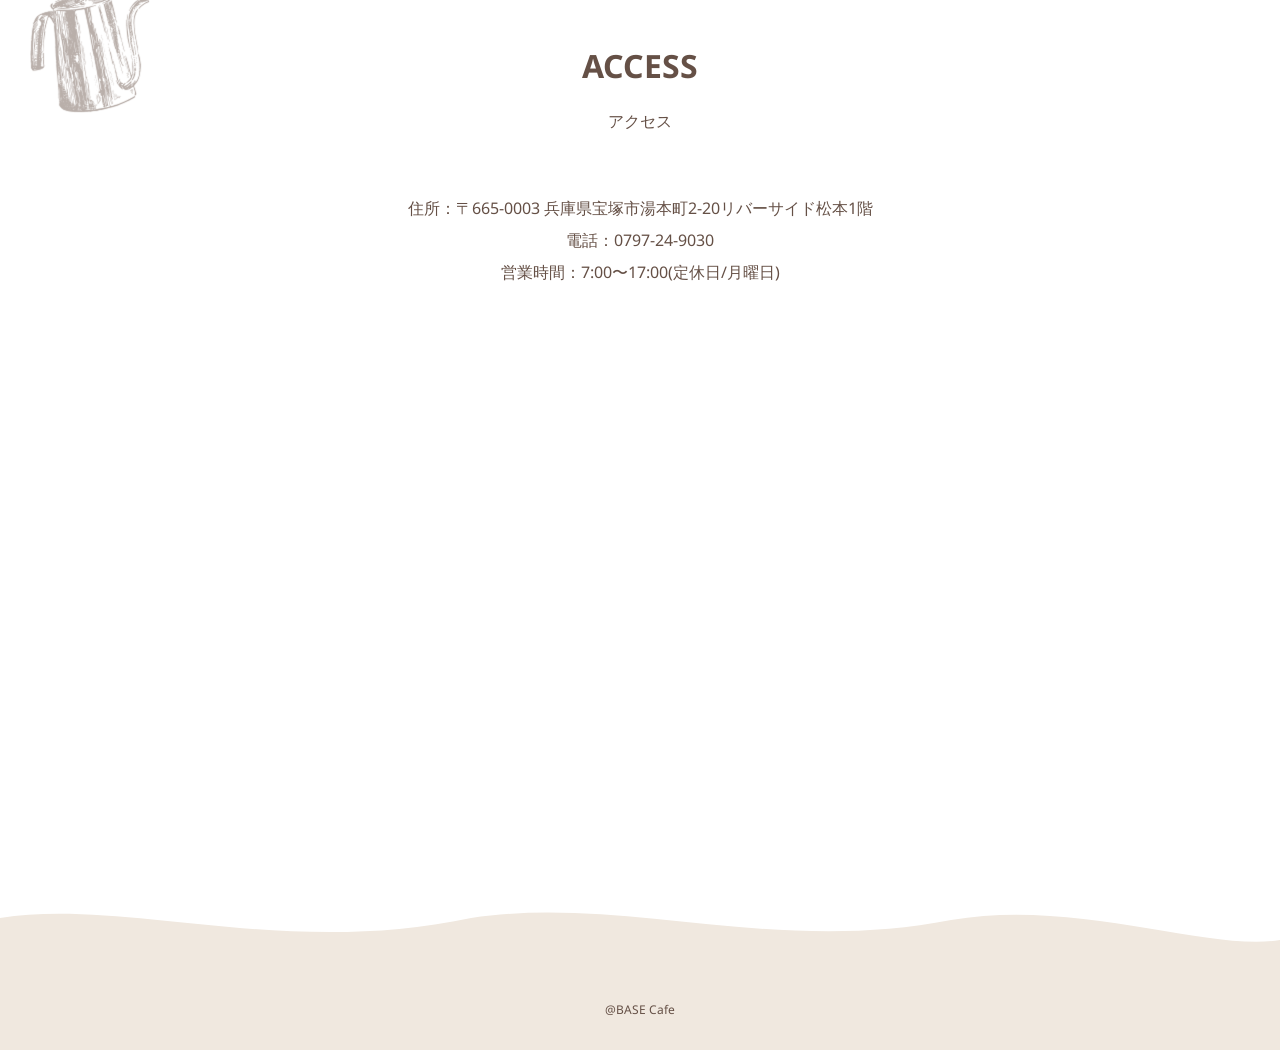
==== commit db2e6e8a: "Make wave dividers more asymmetric Varied peak/valley positions, amplitudes, and start/end heights b" ====
--- a/index.html
+++ b/index.html
@@ -35,7 +35,7 @@
       <!-- ウェーブ区切り: ベージュ → 白 -->
       <div class="wave-bottom">
         <svg xmlns="http://www.w3.org/2000/svg" viewBox="0 0 1440 80" preserveAspectRatio="none" aria-hidden="true">
-          <path fill="#ffffff" d="M0,40 C180,80 360,0 540,40 C720,80 900,0 1080,40 C1260,80 1380,20 1440,35 L1440,80 L0,80 Z"/>
+          <path fill="#ffffff" d="M0,55 C80,75 260,8 460,48 C600,72 750,15 970,54 C1110,74 1300,20 1440,42 L1440,80 L0,80 Z"/>
         </svg>
       </div>
     </div>
@@ -153,7 +153,7 @@
       <!-- ウェーブ区切り: 白 → ベージュ -->
       <div class="wave-bottom">
         <svg xmlns="http://www.w3.org/2000/svg" viewBox="0 0 1440 80" preserveAspectRatio="none" aria-hidden="true">
-          <path fill="#f0e8df" d="M0,40 C180,0 360,80 540,40 C720,0 900,80 1080,40 C1260,0 1380,60 1440,45 L1440,80 L0,80 Z"/>
+          <path fill="#f0e8df" d="M0,28 C140,8 320,68 530,28 C700,5 870,65 1070,30 C1210,8 1360,62 1440,50 L1440,80 L0,80 Z"/>
         </svg>
       </div>
     </div>
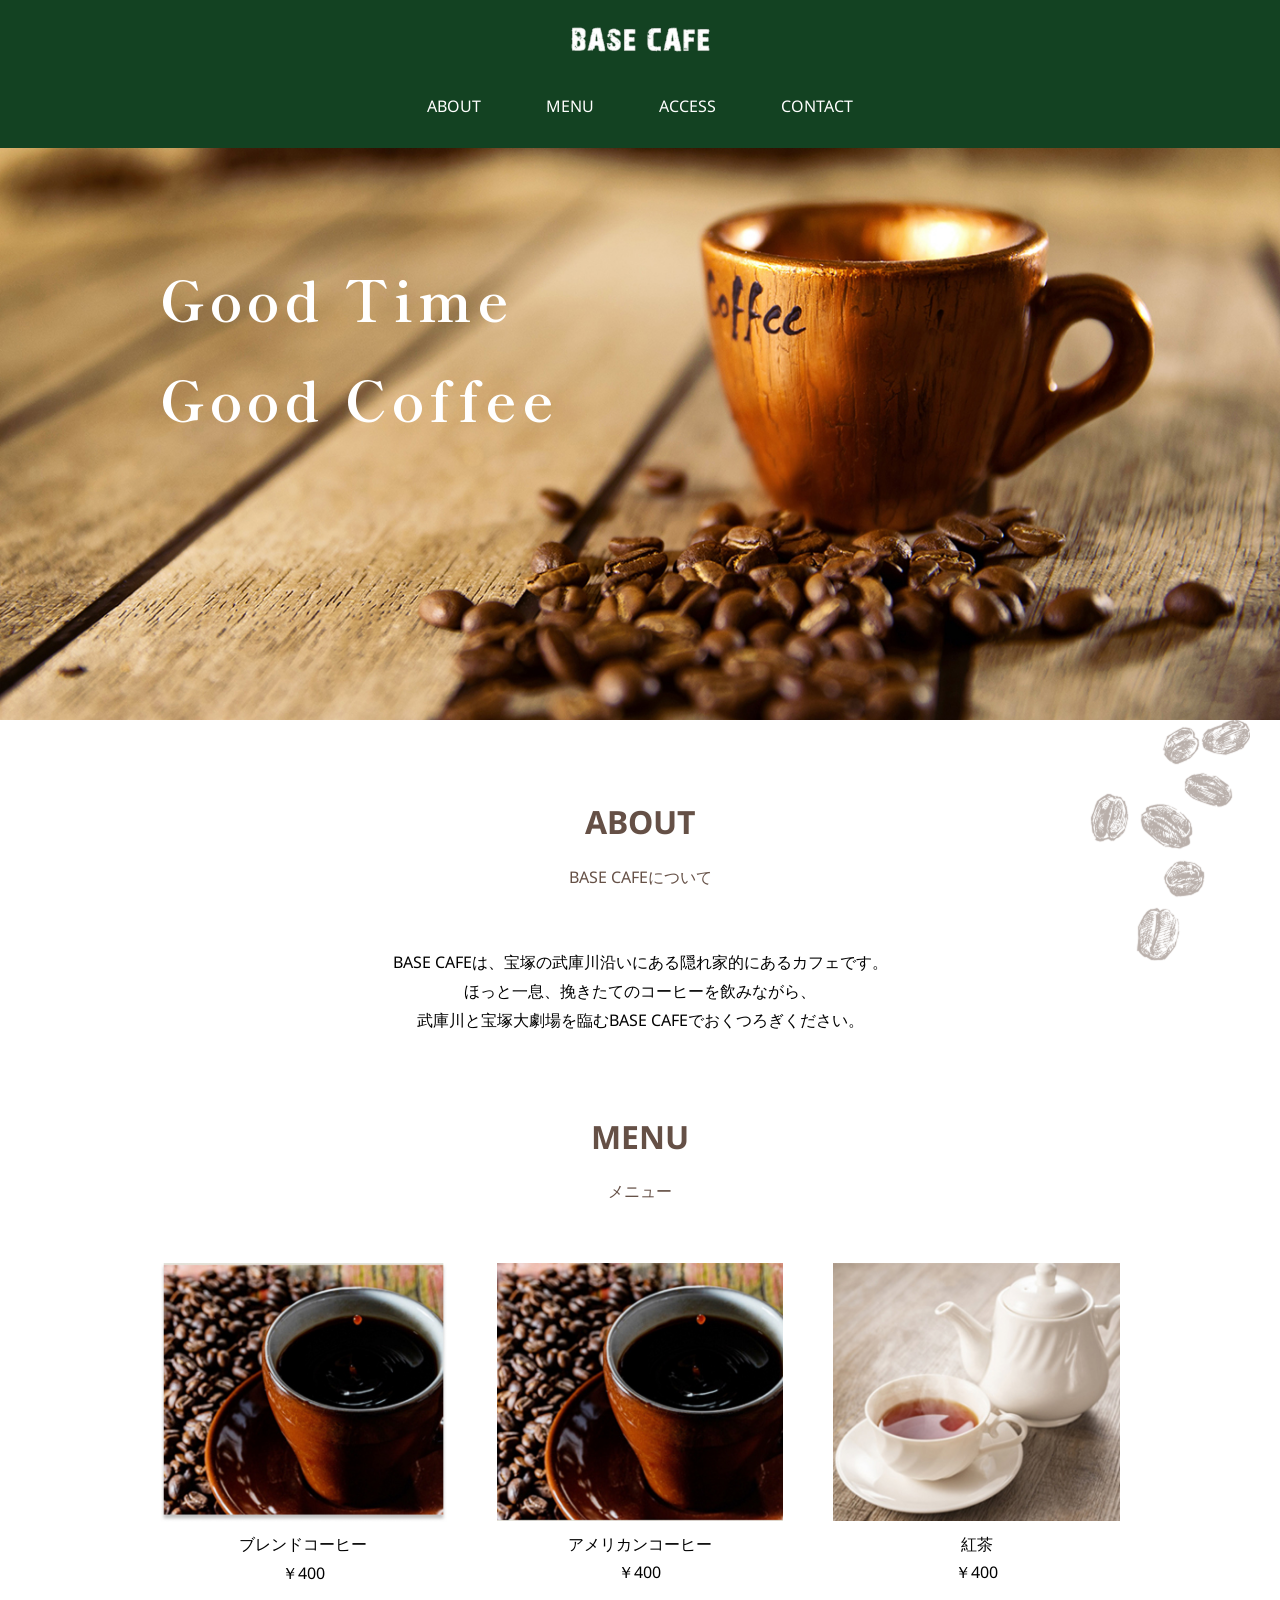
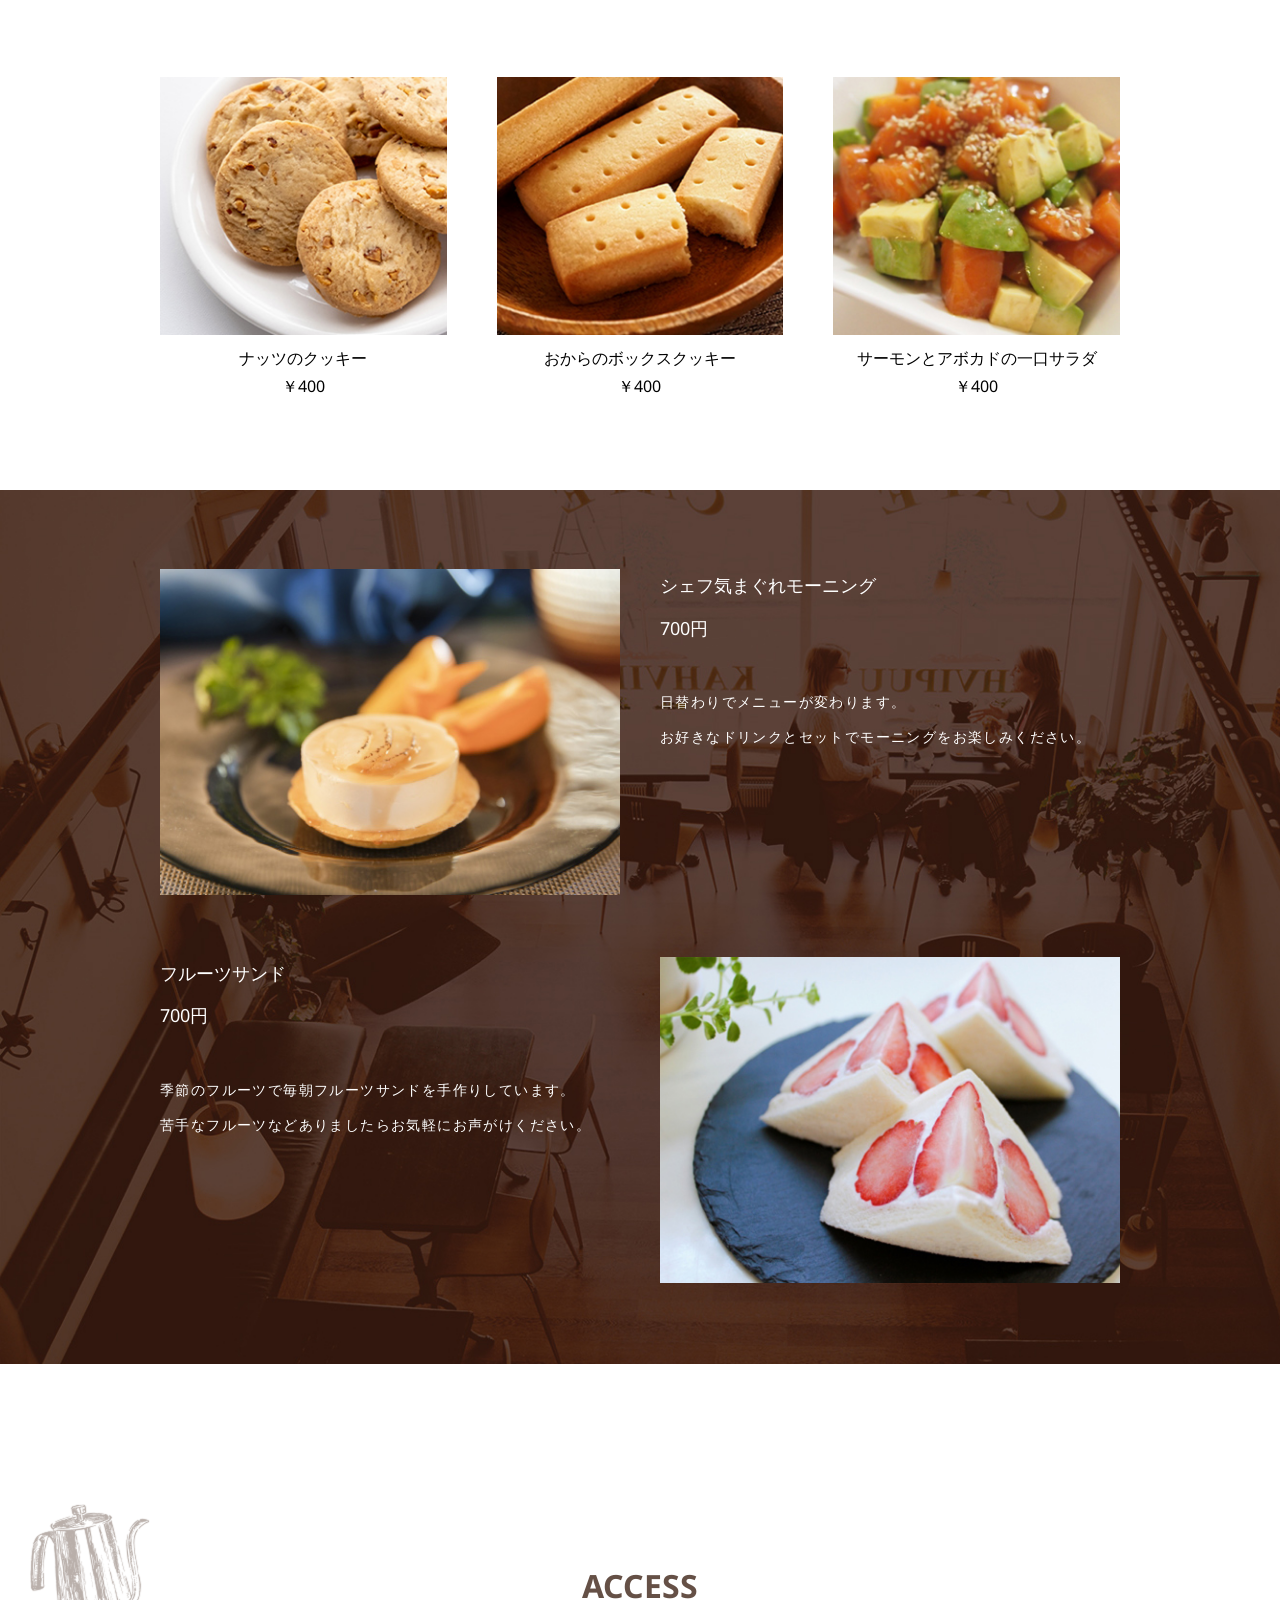
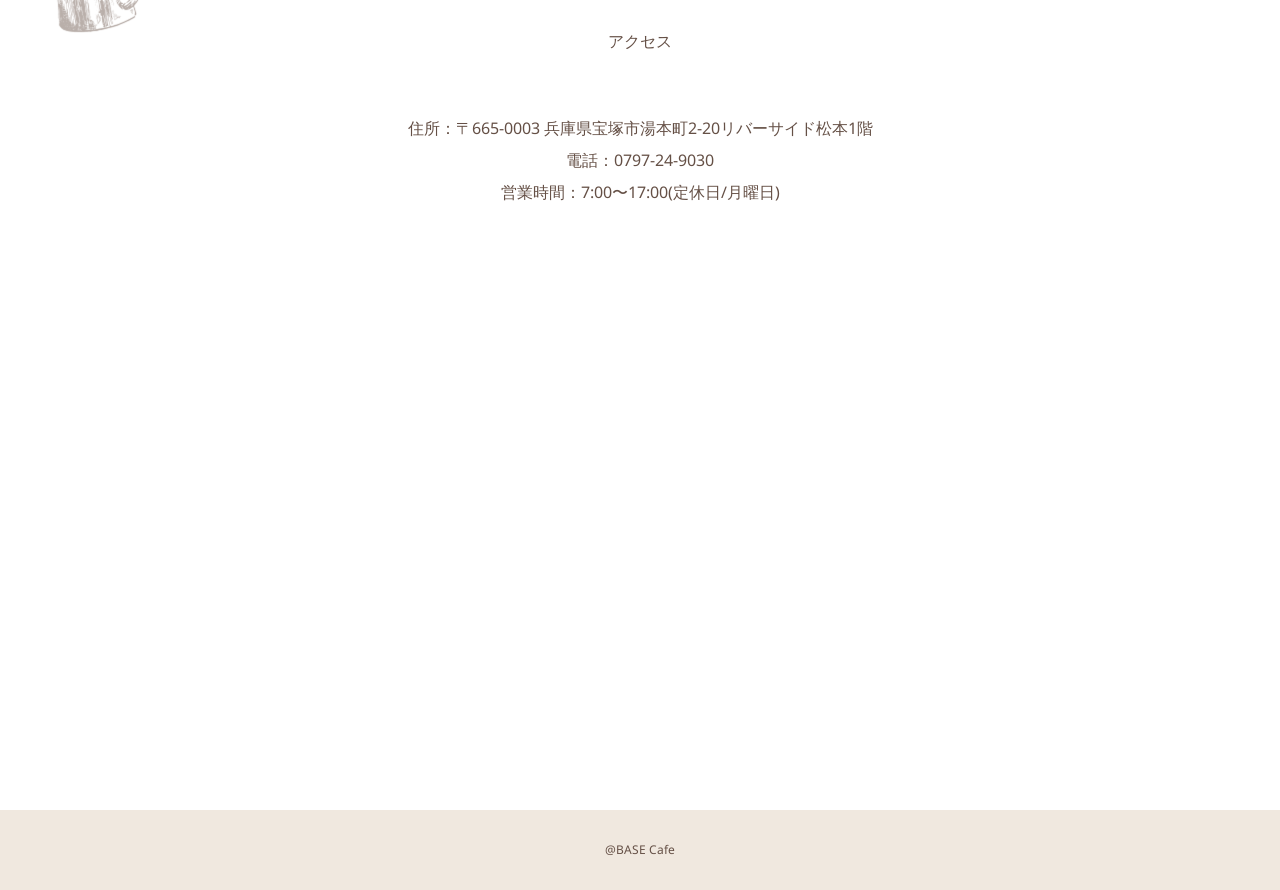
==== commit 508dff7d: "chore: untrack .DS_Store, add .gitignore, fix price class typo - Remove .DS_Store and img/.DS_Store " ====
--- a/index.html
+++ b/index.html
@@ -7,41 +7,27 @@
     <link rel="stylesheet" href="style.css" />
   </head>
   <body>
+    <header>
+      <div class="inner">
+        <h1 class="logo">
+          <a href="index.html"></a><img src="img/logo.png" alt="ロゴ" />
+        </h1>
+        <ul class="nav_list">
+          <li><a href="#about">ABOUT</a></li>
+          <li><a href="#menu">MENU</a></li>
+          <li><a href="#access">ACCESS</a></li>
+          <li><a href="index.html">CONTACT</a></li>
+        </ul>
+      </div>
+    </header>
 
-    <!-- ===== SECTION 1: ヘッダー + メインビジュアル（ベージュ背景） ===== -->
-    <div class="section-hero">
-      <header>
+    <main>
+      <section class="mv">
         <div class="inner">
-          <h1 class="logo">
-            <a href="index.html"></a><img src="img/logo.png" alt="ロゴ" />
-          </h1>
-          <ul class="nav_list">
-            <li><a href="#about">ABOUT</a></li>
-            <li><a href="#menu">MENU</a></li>
-            <li><a href="#access">ACCESS</a></li>
-            <li><a href="index.html">CONTACT</a></li>
-          </ul>
+          <h2>Good Time<br />Good Coffee</h2>
         </div>
-      </header>
+      </section>
 
-      <main>
-        <section class="mv">
-          <div class="inner">
-            <h2>Good Time<br />Good Coffee</h2>
-          </div>
-        </section>
-      </main>
-
-      <!-- ウェーブ区切り: ベージュ → 白 -->
-      <div class="wave-bottom">
-        <svg xmlns="http://www.w3.org/2000/svg" viewBox="0 0 1440 80" preserveAspectRatio="none" aria-hidden="true">
-          <path fill="#ffffff" d="M0,55 C80,75 260,8 460,48 C600,72 750,15 970,54 C1110,74 1300,20 1440,42 L1440,80 L0,80 Z"/>
-        </svg>
-      </div>
-    </div>
-
-    <!-- ===== SECTION 2: About / Menu / Access（白背景） ===== -->
-    <div class="section-mid">
       <section id="about">
         <div class="inner">
           <h3>ABOUT</h3>
@@ -68,7 +54,7 @@
               <li>
                 <img src="img/menu_2.jpg" alt="アメリカンコーヒー" />
                 <p class="name">アメリカンコーヒー</p>
-                <p class="prrice">￥400</p>
+                <p class="price">￥400</p>
               </li>
               <li>
                 <img src="img/menu_3.jpg" alt="紅茶" />
@@ -149,19 +135,10 @@
           ></iframe>
         </div>
       </section>
+    </main>
 
-      <!-- ウェーブ区切り: 白 → ベージュ -->
-      <div class="wave-bottom">
-        <svg xmlns="http://www.w3.org/2000/svg" viewBox="0 0 1440 80" preserveAspectRatio="none" aria-hidden="true">
-          <path fill="#f0e8df" d="M0,28 C140,8 320,68 530,28 C700,5 870,65 1070,30 C1210,8 1360,62 1440,50 L1440,80 L0,80 Z"/>
-        </svg>
-      </div>
-    </div>
-
-    <!-- ===== SECTION 3: フッター（ベージュ背景） ===== -->
     <footer>
       <p>@BASE Cafe</p>
     </footer>
-
   </body>
 </html>
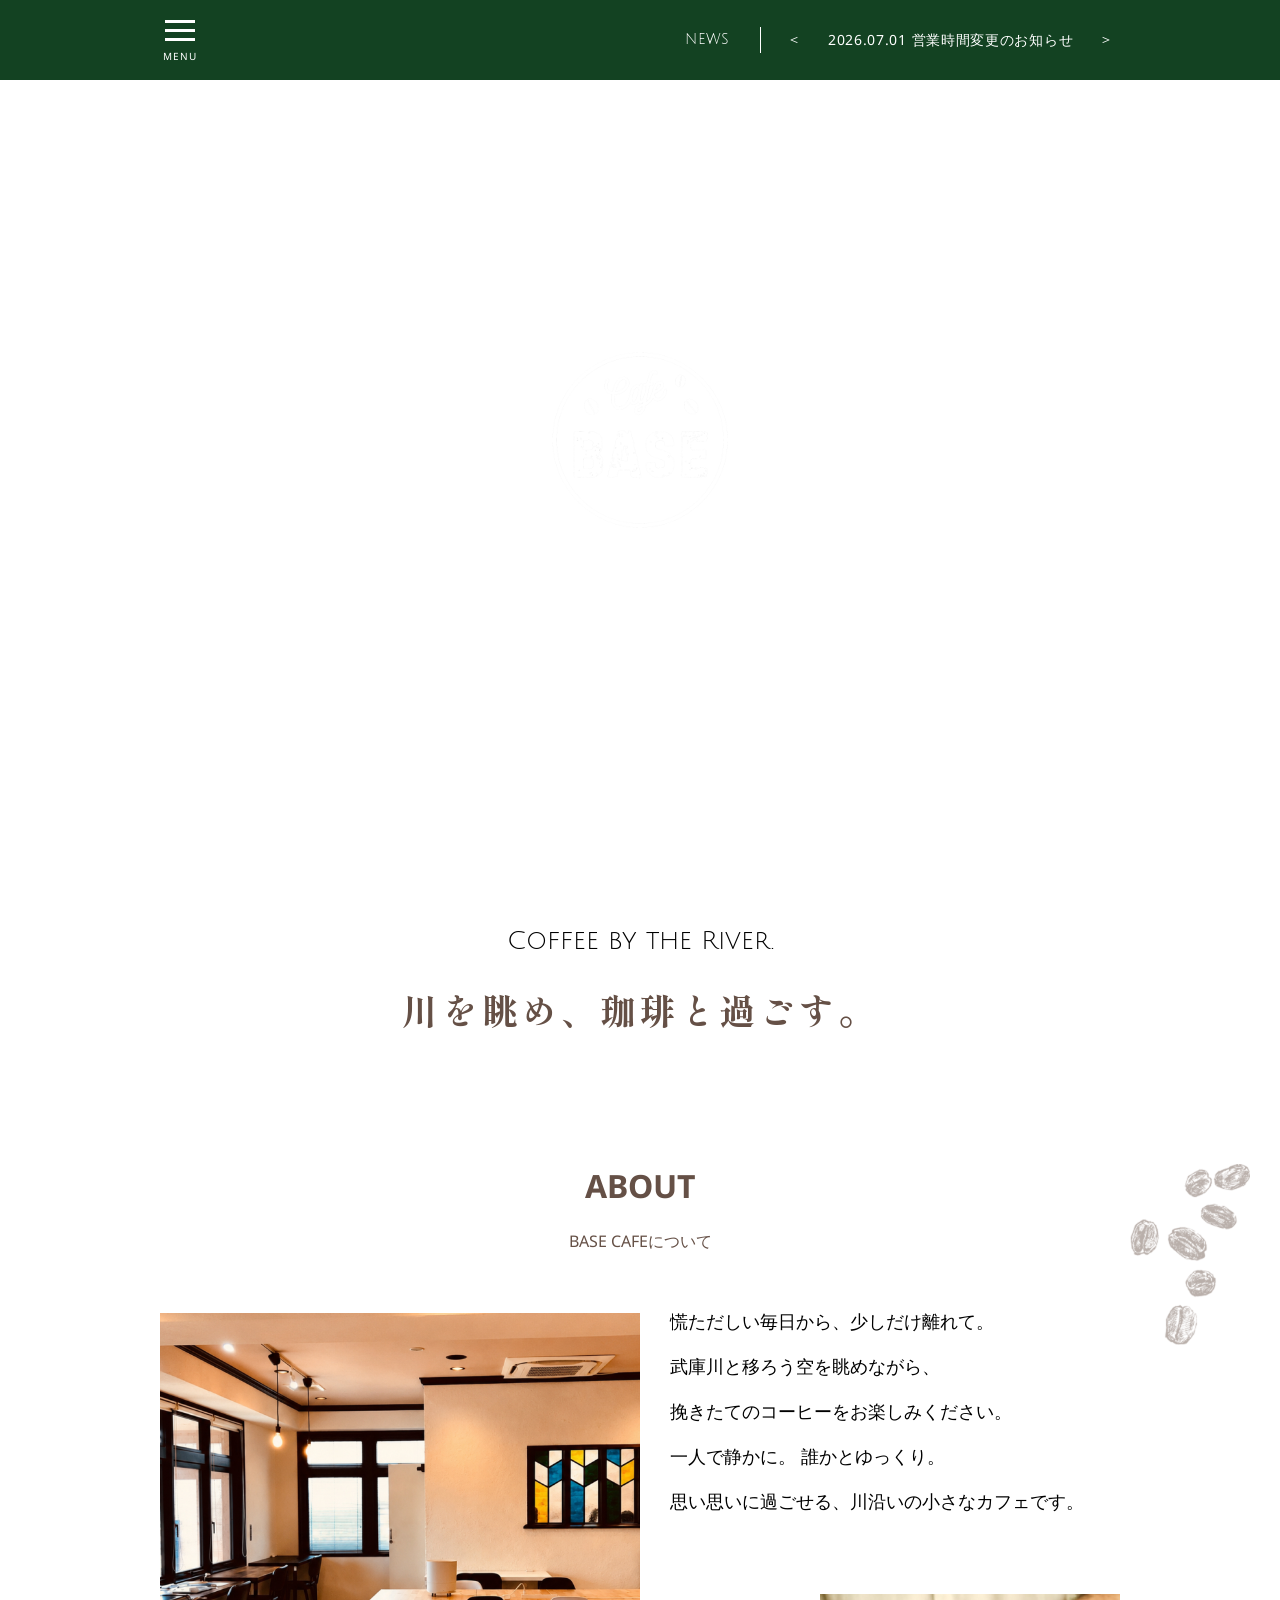
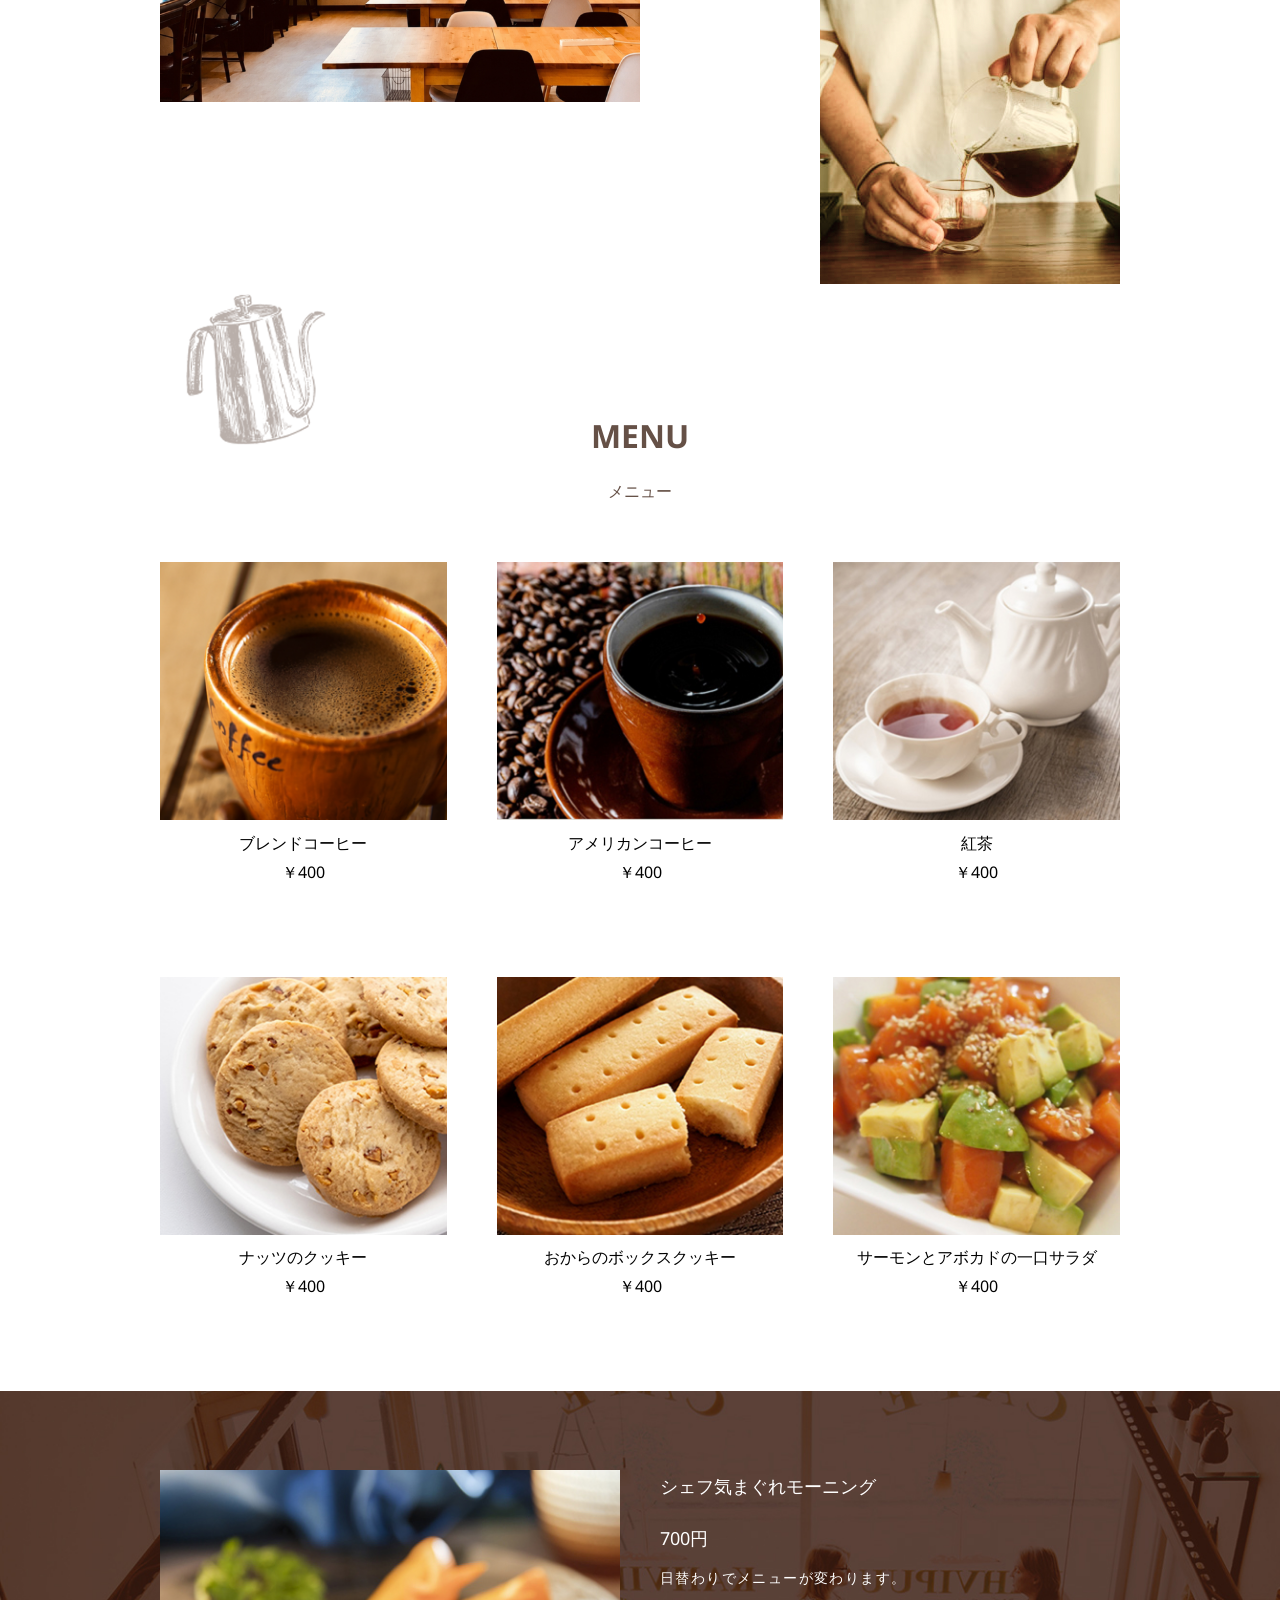
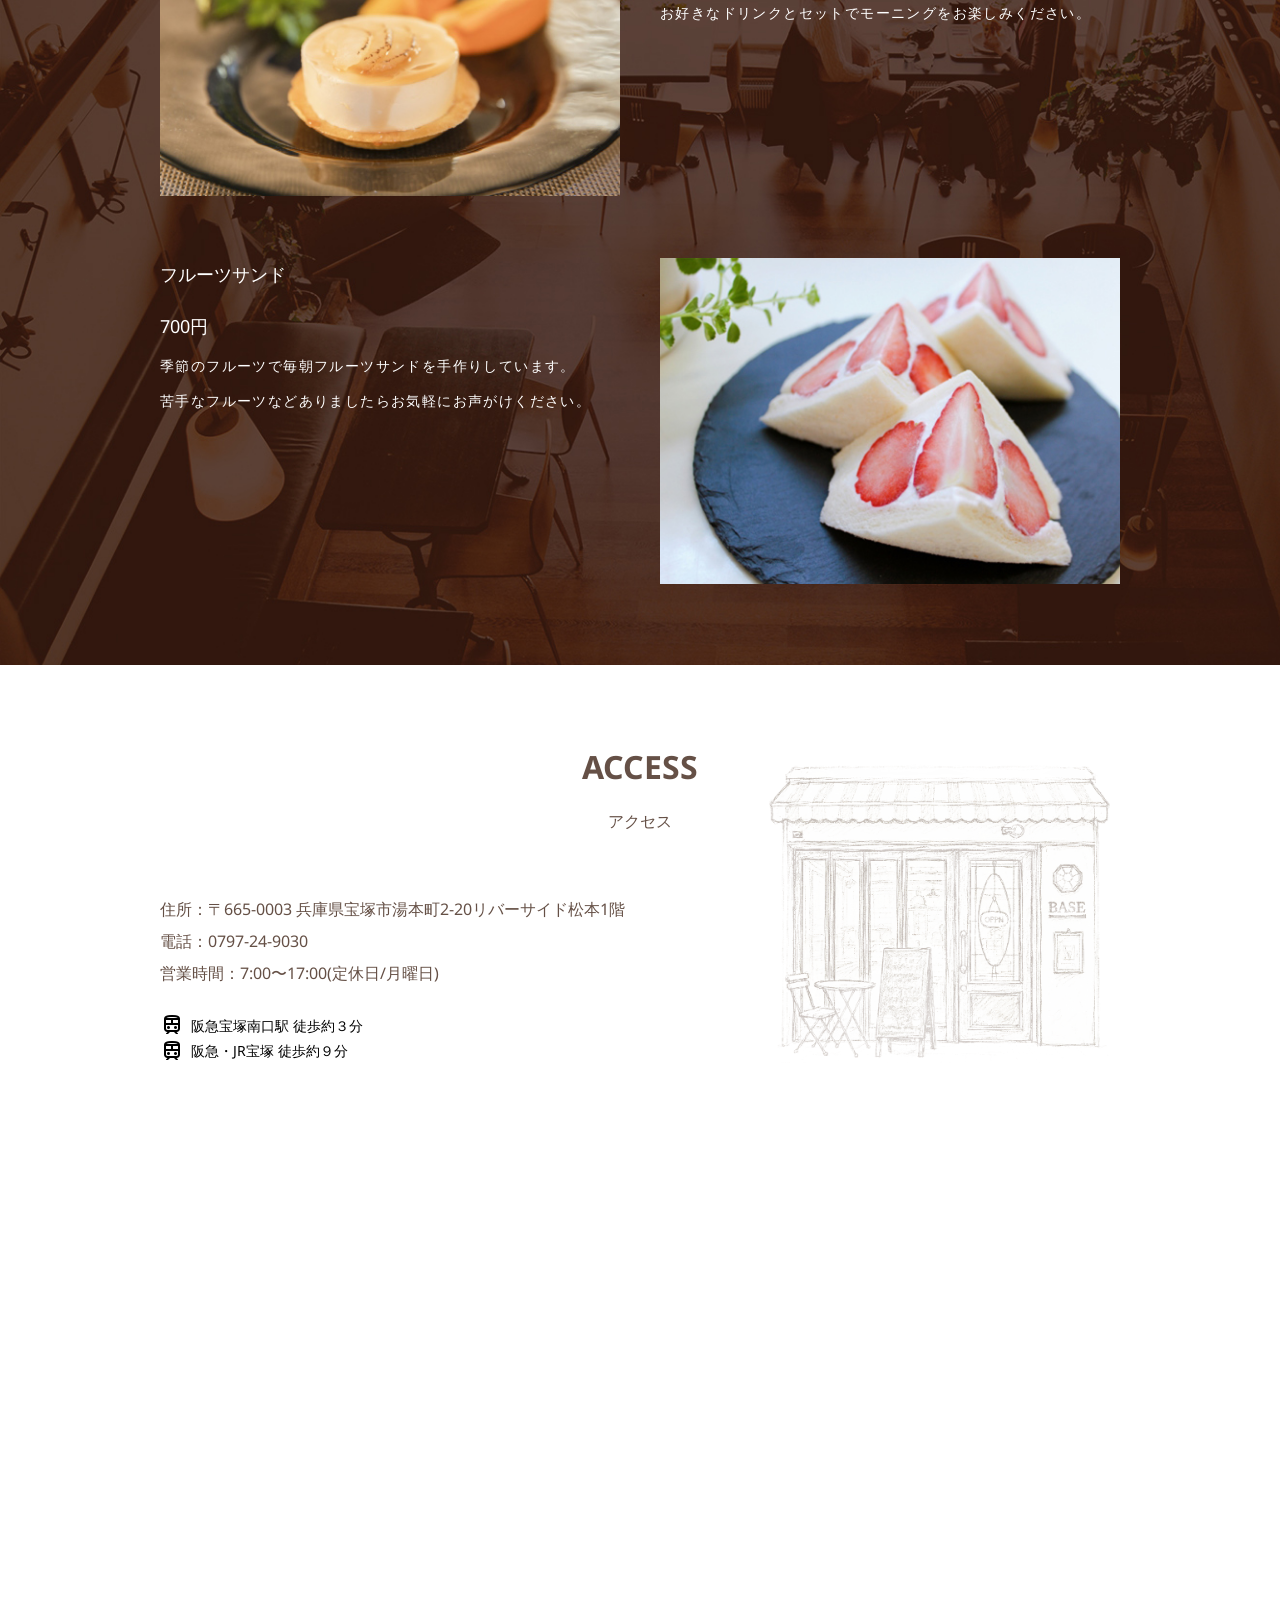
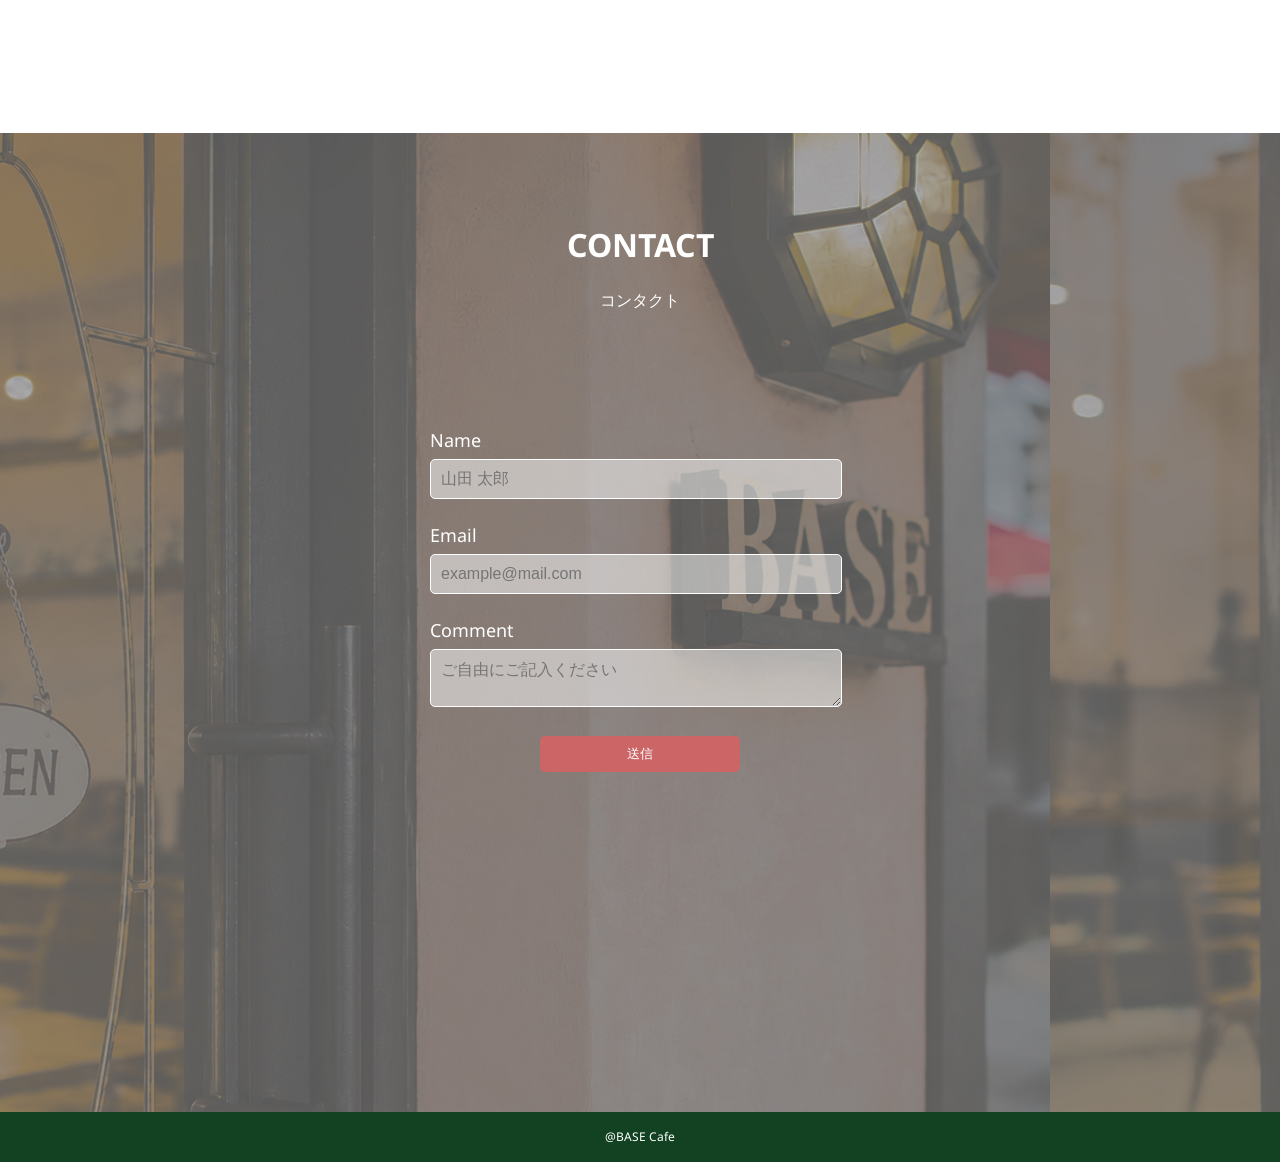
==== commit 82a1aaae: "Renew site: hamburger nav, AOS animations, contact form, new imagery Replace the old single-page des" ====
--- a/index.html
+++ b/index.html
@@ -3,28 +3,83 @@
   <head>
     <meta charset="UTF-8" />
     <meta name="viewport" content="width=device-width, initial-scale=1.0" />
-    <title>base cafe 大石</title>
+    <title>base</title>
     <link rel="stylesheet" href="style.css" />
+    <!-- Symbols -->
+    <link
+      rel="stylesheet"
+      href="https://fonts.googleapis.com/css2?family=Material+Symbols+Outlined:opsz,wght,FILL,GRAD@24,400,0,0&icon_names=train"
+    />
+
+    <link rel="stylesheet" href="https://unpkg.com/aos@2.3.1/dist/aos.css" />
+    <link
+      rel="stylesheet"
+      href="https://cdnjs.cloudflare.com/ajax/libs/font-awesome/6.5.1/css/all.min.css"
+    />
+    <script src="function.js" defer></script>
   </head>
   <body>
     <header>
       <div class="inner">
-        <h1 class="logo">
-          <a href="index.html"></a><img src="img/logo.png" alt="ロゴ" />
-        </h1>
-        <ul class="nav_list">
-          <li><a href="#about">ABOUT</a></li>
-          <li><a href="#menu">MENU</a></li>
-          <li><a href="#access">ACCESS</a></li>
-          <li><a href="index.html">CONTACT</a></li>
-        </ul>
+        <div class="hamburger" id="js-hamburger">
+          <span></span>
+          <span></span>
+          <span></span>
+          <p class="hamburger_text">MENU</p>
+        </div>
+
+        <p class="header_notice">
+          <span class="news">NEWS</span>
+          <button class="notice_prev" type="button">＜</button>
+          <a href="#" class="notice_link">2026.07.01 営業時間変更のお知らせ</a>
+          <button class="notice_next" type="button">＞</button>
+        </p>
+
+        <div class="nav_panel">
+          <div class="nav_panel_logo">
+            <img src="img/baselogo.png" alt="Cafe BASE" />
+          </div>
+
+          <ul class="nav_list">
+            <li><a href="#about">ABOUT</a></li>
+            <li><a href="#menu">MENU</a></li>
+            <li><a href="#access">ACCESS</a></li>
+            <li><a href="#contact">CONTACT</a></li>
+          </ul>
+
+          <div class="nav_panel_sns">
+            <a
+              href="https://instagram.com/cafe_base_takarazuka"
+              target="_blank"
+              rel="noopener noreferrer"
+            >
+              <i class="fa-brands fa-instagram"></i>
+            </a>
+            <a
+              href="https://facebook.com/cafe_base_takarazuka"
+              target="_blank"
+              rel="noopener noreferrer"
+            >
+              <i class="fa-brands fa-facebook"></i>
+            </a>
+          </div>
+        </div>
       </div>
     </header>
 
     <main>
       <section class="mv">
-        <div class="inner">
-          <h2>Good Time<br />Good Coffee</h2>
+        <div class="mv-bg mv-bg--1"></div>
+        <div class="mv-bg mv-bg--2"></div>
+        <div class="mv-bg mv-bg--3"></div>
+        <div class="mv-logo">
+          <div><img src="img/baselogo.png" alt="Cafe BASE" /></div>
+        </div>
+      </section>
+      <section class="catch">
+        <div class="inner" data-aos="fade-up">
+          <span>Coffee by the River.</span>
+          <h2>川を眺め、珈琲と過ごす。</h2>
         </div>
       </section>
 
@@ -32,15 +87,31 @@
         <div class="inner">
           <h3>ABOUT</h3>
           <h4>BASE CAFEについて</h4>
-          <p class="about_p">
+          <div class="about_content">
+            <div class="about_img">
+              <img src="img/Indoor.jpg" alt="室内" />
+            </div>
+            <div class="about_text">
+              <p>
+                慌ただしい毎日から、少しだけ離れて。<br />
+                武庫川と移ろう空を眺めながら、<br />
+                挽きたてのコーヒーをお楽しみください。<br />
+                一人で静かに。 誰かとゆっくり。<br />
+                思い思いに過ごせる、川沿いの小さなカフェです。
+              </p>
+              <img src="img/brew.jpg" alt="コーヒーを淹れる" />
+            </div>
+          </div>
+          <!-- <p class="about_p">
             BASE CAFEは、宝塚の武庫川沿いにある隠れ家的にあるカフェです。<br />
             ほっと一息、挽きたてのコーヒーを飲みながら、<br />
             武庫川と宝塚大劇場を臨むBASE CAFEでおくつろぎください。
-          </p>
+          </p> -->
         </div>
       </section>
 
       <section id="menu">
+        <img class="illust_pot" src="img/illust_pot.png" alt="" />
         <div class="inner">
           <h3>MENU</h3>
           <h4>メニュー</h4>
@@ -72,7 +143,10 @@
                 <p class="price">￥400</p>
               </li>
               <li>
-                <img src="img/menu_6.jpg" alt="ブレンドコーヒー" />
+                <img
+                  src="img/menu_6.jpg"
+                  alt="サーモンとアボカドの一口サラダ"
+                />
                 <p class="name">サーモンとアボカドの一口サラダ</p>
                 <p class="price">￥400</p>
               </li>
@@ -121,6 +195,16 @@
             <p>住所：〒665-0003 兵庫県宝塚市湯本町2-20リバーサイド松本1階</p>
             <p>電話：0797-24-9030</p>
             <p>営業時間：7:00〜17:00(定休日/月曜日)</p>
+          </div>
+          <div class="access_time">
+            <p class="access_line">
+              <span class="material-symbols-outlined"> train </span
+              >阪急宝塚南口駅 徒歩約３分
+            </p>
+            <p class="access_line">
+              <span class="material-symbols-outlined"> train </span>阪急・JR宝塚
+              徒歩約９分
+            </p>
           </div>
         </div>
         <div class="map">
@@ -135,10 +219,57 @@
           ></iframe>
         </div>
       </section>
+      <section id="contact" class="contact">
+        <div class="inner">
+          <h3>CONTACT</h3>
+          <h4>コンタクト</h4>
+
+          <form action="#">
+            <div class="form-group">
+              <label for="name">Name</label>
+              <input
+                type="text"
+                id="name"
+                name="your-name"
+                class="feedback-input"
+                placeholder="山田 太郎"
+              />
+            </div>
+
+            <div class="form-group">
+              <label for="email">Email</label>
+              <input
+                type="email"
+                id="email"
+                name="your-email"
+                class="feedback-input"
+                placeholder="example@mail.com"
+              />
+            </div>
+
+            <div class="form-group">
+              <label for="message">Comment</label>
+              <textarea
+                name="your-message"
+                id="message"
+                class="feedback-input"
+                placeholder="ご自由にご記入ください"
+              ></textarea>
+            </div>
+
+            <input type="submit" class="button" value="送信" />
+          </form>
+        </div>
+      </section>
     </main>
 
     <footer>
       <p>@BASE Cafe</p>
     </footer>
+
+    <script src="https://unpkg.com/aos@2.3.1/dist/aos.js"></script>
+    <script>
+      AOS.init({ once: true, duration: 800 });
+    </script>
   </body>
 </html>
--- a/style.css
+++ b/style.css
@@ -1,6 +1,7 @@
 @import url(reset.css);
 @import url("https://fonts.googleapis.com/css2?family=Noto+Sans:ital,wght@0,100..900;1,100..900&display=swap");
-@import url("https://fonts.googleapis.com/css2?family=Shippori+Mincho+B1&display=swap");
+@import url("https://fonts.googleapis.com/css2?family=Shippori+Mincho&display=swap");
+@import url("https://fonts.googleapis.com/css2?family=Julius+Sans+One&display=swap");
 
 /******* 共通　*********/
 body {
@@ -11,7 +12,7 @@
   width: 100%;
   max-width: 1000px;
   margin-inline: auto;
-  padding-inline: 20px;
+  padding: 0 20px;
 }
 
 h3 {
@@ -30,144 +31,369 @@
   text-align: center;
 }
 
-/******* ウェーブ背景セクション *********/
-
-/*
-  3つのセクション構成:
-  section-hero  … ヘッダー + MV（ベージュ #f0e8df）
-  section-mid   … Works / About / Access（白 #ffffff）
-  footer        … フッター（ベージュ #f0e8df）
-*/
-
-.section-hero {
-  background-color: #f0e8df;
-  position: relative;
-  /* wave-bottom の高さ分だけ下に余白を確保 */
-  padding-bottom: 80px;
-}
-
-.section-mid {
-  background-color: #ffffff;
-  position: relative;
-  padding-bottom: 80px;
-}
-
-/* ウェーブ区切り共通 */
-.wave-bottom {
-  position: absolute;
-  bottom: 0;
-  left: 0;
-  width: 100%;
-  line-height: 0; /* SVG下の謎の隙間を消す */
-  overflow: hidden;
-}
-
-.wave-bottom svg {
-  display: block;
-  width: 100%;
-  height: 80px;
+section[id] {
+  scroll-margin-top: 122px;
+}
+
+#contact {
+  scroll-margin-top: 30px;
 }
 
 /********* ヘッダー　*********/
 header {
   width: 100%;
-  height: 148px;
+  height: 80px;
   background-color: #134222;
+  position: fixed;
+  display: flex;
+  align-items: center;
+  justify-content: center;
+  flex-direction: column;
+  top: 0;
+  left: 0;
+  z-index: 1000;
+}
+
+header .inner {
+  display: flex;
+  align-items: center;
+}
+
+.header_notice {
+  display: flex;
+  align-items: center;
+}
+.header_notice span,
+.header_notice a,
+.header_notice button {
+  color: #fff;
+  font-size: 14px;
+  letter-spacing: 0.05em;
+  margin-left: 20px;
+}
+.header_notice .news {
+  padding-right: 30px;
+  border-right: solid 1px #fff;
+}
+
+.header_notice button {
+  background: none;
+  border: none;
+  cursor: pointer;
+  transition: color 0.3s ease;
+}
+
+.header_notice button:hover {
+  color: rgb(182, 182, 182);
+}
+
+.notice_link {
+  text-decoration: none;
+}
+
+.notice_link:hover {
+  text-decoration: underline;
+}
+.nav_panel {
   position: fixed;
   top: 0;
   left: 0;
-  z-index: 100;
-  display: flex;
+  width: 30%;
+  height: 100%;
+  background-color: #655046;
+  display: flex;
+  opacity: 0;
+  visibility: hidden;
+  transform: translateX(-30px);
+  transition:
+    opacity 0.6s ease,
+    visibility 0.6s ease,
+    transform 0.6s ease;
+  flex-direction: column;
+  align-items: center;
+  padding-top: 130px;
+}
+
+.nav_panel.is-active {
+  /* display: flex; */
+  opacity: 1;
+  visibility: visible;
+  transform: translateX(0);
+}
+
+.nav_panel_logo {
+  width: 140px;
+  margin-bottom: 60px;
+}
+
+.nav_panel_logo img {
+  width: 100%;
+  height: auto;
+  display: block;
+}
+
+.nav_panel_sns {
+  display: flex;
+  gap: 24px;
+  margin-top: 40px;
+}
+.nav_panel_sns a {
+  color: #fff;
+  font-size: 24px;
+  transition: color 0.3s ease;
+}
+
+.nav_panel_sns a:hover {
+  color: rgb(182, 182, 182);
+}
+
+.nav_list {
+  display: flex;
+  flex-direction: column;
+  padding: 0;
+  margin-top: 0;
+  gap: 0;
+}
+.nav_list li {
+  width: 100%;
+  border-bottom: 1px solid rgba(255, 255, 255, 0.3);
+  margin: 0; /* 余計なマージンをすべてカット */
+  padding: 0;
+}
+
+.nav_list li:last-child {
+  border-bottom: none;
+}
+
+.nav_list li a {
+  display: block;
+  padding: 15px 20px;
+  color: #fff;
+  font-size: 16px;
+  text-decoration: none;
+  line-height: 1;
+  text-align: center;
+  margin-bottom: 0;
+  transition: color 0.3s ease;
+}
+
+.nav_list li a:hover {
+  color: rgb(182, 182, 182);
+}
+
+.hamburger {
+  display: flex;
+  flex-direction: column;
   align-items: center;
   justify-content: center;
-  flex-direction: column;
-}
-
-h1 {
-  width: 139px;
-  margin-inline: auto;
-  margin-bottom: 35px;
-}
-
-.nav_list {
-  display: flex;
-  justify-content: center;
-  gap: 65px;
-}
-
-.nav_list li a {
-  color: #fff;
-  font-size: 16px;
-  margin-bottom: 25px;
-}
+  gap: 0;
+  z-index: 1001;
+  width: 40px;
+  margin-right: auto;
+  position: relative;
+  z-index: 1001;
+}
+
+.hamburger_text {
+  color: #fff;
+  font-size: 10px;
+  letter-spacing: 0.1em;
+  margin-top: 4px;
+  line-height: 1;
+}
+
+.hamburger span {
+  display: block;
+  width: 30px;
+  height: 3px;
+  background-color: #fff;
+  transition: all 0.3s ease;
+  margin-bottom: 6px;
+}
+
+.hamburger span:last-child {
+  margin-bottom: 0;
+}
+
+.hamburger.is-active span:nth-child(1) {
+  transform: translateY(9px) rotate(45deg);
+}
+.hamburger.is-active span:nth-child(2) {
+  opacity: 0;
+}
+.hamburger.is-active span:nth-child(3) {
+  transform: translateY(-9px) rotate(-45deg);
+}
+/
 
 /********* メインビジュアル　*********/
+main {
+  padding-top: 148px;
+}
+
 .mv {
-  background-image: url(img/mv.jpg);
+  margin-top: 80px;
   background-size: cover;
   background-position: center;
-  /* fixed header 分をずらす */
-  padding-top: 148px;
   height: 80vh;
-  margin-bottom: 0;
+  margin-bottom: 128px;
+  position: relative;
+  overflow: hidden;
+}
+
+.mv-logo {
+  position: absolute;
+  top: 50%;
+  left: 50%;
+  transform: translate(-50%, -50%);
+  z-index: 2;
+  width: 200px; /* ロゴ画像の実際のサイズに合わせて調整 */
+}
+.mv-logo img {
+  width: 100%;
+  height: auto;
+  display: block;
+}
+
+.mv-bg {
+  position: absolute;
+  inset: 0;
+  opacity: 0;
+  background-size: cover;
+  background-position: center;
+  animation-name: sizeScale;
+  animation-duration: 12s;
+  animation-iteration-count: infinite;
+}
+.mv-bg--1 {
+  background-image: url(img/mv.jpg);
+  animation-delay: 0s;
+}
+
+.mv-bg--2 {
+  background-image: url(img/mv02.jpg);
+  animation-delay: 4s;
+}
+
+.mv-bg--3 {
+  background-image: url(img/mv03.png);
+  animation-delay: 8s;
+}
+
+@keyframes sizeScale {
+  0% {
+    opacity: 0;
+    transform: scale(1);
+  }
+  16.6% {
+    opacity: 1;
+    transform: scale(1.03);
+  } /* 2秒かけてフェードイン完了 */
+
+  33.3% {
+    opacity: 1;
+    transform: scale(1.06);
+  } /* 4秒地点まで保持 */
+  50% {
+    opacity: 0;
+    transform: scale(1.08);
+  } /* 6秒地点でフェードアウト完了 */
+
+  100% {
+    opacity: 0;
+    transform: scale(1.08);
+  } /* 残り時間は透明で待機 */
+}
+
+.catch {
+  padding-bottom: 130px;
 }
 
 h2 {
-  font-family: "Shippori Mincho B1", serif;
-  font-size: 56px;
-  color: #fff;
+  font-family: "Shippori Mincho", serif;
+  font-size: 36px;
+  color: #655046;
   letter-spacing: 0.1em;
-  line-height: 100px;
-  padding-top: 100px;
-}
-
+  /* line-height: 100px; */
+  padding-top: 30px;
+  text-align: center;
+}
+span {
+  font-family: "Julius Sans One", sans-serif;
+  font-size: 26px;
+  text-align: center;
+  display: block;
+}
 /********* アバウト　*********/
 #about {
   text-align: center;
   background-image: url(img/illust_coffeebean.png);
   background-repeat: no-repeat;
-  background-size: 160px;
-  background-position: right 30px top;
-  padding-top: 80px;
-  padding-bottom: 80px;
-}
-
-.about_p {
-  font-size: 16px;
+  background-size: 120px;
+  background-position: right 30px top 0;
+  padding-bottom: 130px;
+}
+
+.about_content {
+  display: flex;
+}
+.about_img {
+  width: 50%;
+  margin-right: 30px;
+}
+
+.about_text {
+  flex: 1;
+}
+
+.about_text p {
+  text-align: left;
+  line-height: 2.5;
+  font-size: 18px;
+  margin-top: -13.5px; /* (18px × 2.5 - 18px) ÷ 2 = 13.5px 分を打ち消す */
+}
+.about_text img {
+  max-width: 300px;
+  /* min-width: 280px; */
+  margin-top: 70px;
+  margin-left: auto;
+  display: block;
 }
 
 /********* メニュー　*********/
 #menu {
-  padding-bottom: 60px;
+  position: relative;
+}
+
+.illust_pot {
+  position: absolute;
+  top: -120px;
+  left: 20%;
+  transform: translateX(-50%);
+  width: 140px;
 }
 
 .menu_list {
   display: flex;
+  justify-content: space-between;
   flex-wrap: wrap;
-  gap: 0 50px;
-}
-
+  row-gap: 90px;
+}
 .menu_list li {
   width: calc((100% - 100px) / 3);
   text-align: center;
-  margin-bottom: 89px;
-}
-
-.menu_list li img {
-  width: 100%;
-  height: auto;
-}
-
+}
+.menu_list li:last-child {
+  margin-bottom: 90px;
+}
 .sp_name {
   font-size: 18px;
-  margin-bottom: 10px;
-}
-
+  margin-bottom: 20px;
+}
 .sp_price {
   font-size: 18px;
-  margin-bottom: 40px;
-}
-
+  margin-bottom: 5px;
+}
 .sp_text {
   font-size: 14px;
   letter-spacing: 0.1em;
@@ -187,16 +413,13 @@
   gap: 20px 40px;
   justify-content: space-between;
 }
-
 .sp_menu + .sp_menu {
   margin-top: 60px;
 }
-
 .text,
 .img {
   width: 50%;
 }
-
 .img img {
   width: 100%;
   height: auto;
@@ -207,122 +430,206 @@
 }
 
 /********* アクセス　*********/
-#access {
-  background-image: url(img/illust_pot.png);
+
+#access .inner {
+  background-image: url(img/illust_shop.png);
   background-repeat: no-repeat;
-  background-size: 120px;
-  background-position: left 30px top;
-  padding-top: 60px;
-}
-
+  background-size: 360px;
+  background-position: right 20px top;
+}
 .access_info {
-  text-align: center;
-  margin-bottom: 60px;
-}
-
+  text-align: left;
+  margin-bottom: 24px;
+}
 .access_info p {
   font-size: 16px;
   color: #655046;
   line-height: 2;
 }
 
+.access_time {
+  font-size: 14px;
+  margin-bottom: 130px;
+}
+
+.access_line {
+  display: flex;
+  align-items: center;
+  gap: 7px;
+}
+
+.map iframe {
+  display: block;
+}
+
+/********* コンタクト　*********/
+.contact {
+  padding: 90px 0 220px;
+  background-image: url(img/contact_bg.jpg);
+  background-size: cover;
+  background-position: 150% center;
+}
+
+/* フォーム */
+
+form {
+  max-width: 420px;
+  margin: 120px auto;
+}
+
+.contact h3,
+.contact h4 {
+  color: #fff;
+}
+
+.feedback-input {
+  margin-bottom: 27px;
+}
+
+label {
+  color: #fff;
+  font-size: 1.125rem;
+  margin-bottom: 10px;
+  display: block;
+}
+
+input[type="text"],
+input[type="email"],
+textarea {
+  background: rgba(255, 255, 255, 0.5);
+  border: 1px #fff solid;
+  border-radius: 5px;
+  padding: 10px;
+  font-size: 1rem;
+}
+
+input[type="text"],
+input[type="email"],
+textarea {
+  width: 100%;
+  max-width: 390px;
+}
+
+input[type="submit"] {
+  color: #fff;
+  border: none;
+  cursor: pointer;
+  line-height: 2.5;
+  width: 200px;
+  background: #cc6666;
+  border-radius: 5px;
+  margin-inline: auto;
+  display: block;
+  transition: background 0.3s ease;
+}
+
+[type="submit"]:hover {
+  background: #cc4949;
+}
+
 /********* フッター　*********/
 footer {
-  background-color: #f0e8df;
+  background-color: #134222;
   display: flex;
   justify-content: center;
   align-items: center;
-  height: 80px;
+  height: 50px;
 }
 
 footer p {
   font-size: 12px;
-  color: #655046;
-}
-
-/********* レスポンシブ（タブレット以下） *********/
-@media (max-width: 768px) {
-  .nav_list {
-    gap: 24px;
+  align-items: center;
+  text-align: center;
+
+  color: #fff;
+}
+
+/********* レスポンシブ　*********/
+
+@media screen and (max-width: 1000px) {
+  header.inner {
+    padding: 0 20px;
+  }
+}
+
+/* タブレット・スマホ（768px以下） */
+@media screen and (max-width: 768px) {
+  header {
+    padding: 0;
+    flex-direction: row;
+  }
+
+  header .inner {
+    display: flex;
+    flex-direction: row;
+    justify-content: space-between;
+    align-items: center;
+    height: 100%;
+    padding: 0 20px;
+  }
+
+  .notice_link {
+    max-width: 130px;
+    overflow: hidden;
+    text-overflow: ellipsis;
+    white-space: nowrap;
+  }
+
+  /* 解決：h2の左揃え */
+  .mv .inner {
+    padding: 0 20px; /* ロゴと同じ20pxに設定 */
+    width: 100%;
+    box-sizing: border-box;
   }
 
   h2 {
     font-size: 36px;
-    line-height: 1.4;
-    padding-top: 60px;
+    line-height: 1.6;
+    padding-top: 30px;
+    text-align: center;
+    text-wrap: balance;
+
+    margin: 0;
   }
 
   .menu_list li {
-    width: calc((100% - 50px) / 2);
-  }
-
+    width: calc((100% / 2) - 10px);
+  }
+
+  .about_content {
+    flex-direction: column;
+  }
+  .about_img,
+  .about_text {
+    width: 100%;
+    margin-top: 50px;
+  }
+
+  .about_text img {
+    margin-left: 0;
+  }
+}
+
+/* さらに小さいスマホ用（390px以下） */
+@media screen and (max-width: 390px) {
+  .header_notice .news {
+    display: none;
+  }
+
+  .mv {
+    height: 60vh;
+  }
+  .menu_list li {
+    width: 100%;
+  }
   .sp_menu {
     flex-direction: column;
   }
-
-  .sp_menu .text,
-  .sp_menu .img {
+  .sp_menu:last-child {
+    flex-direction: column-reverse;
+  }
+  .text,
+  .img {
     width: 100%;
   }
-
-  /* 画像が先、テキストが後になるよう並び替え */
-  .sp_menu:nth-child(2) {
-    flex-direction: column-reverse;
-  }
-
-  /* ウェーブの高さをやや小さく */
-  .wave-bottom svg {
-    height: 50px;
-  }
-
-  .section-hero,
-  .section-mid {
-    padding-bottom: 50px;
-  }
-}
-
-/********* レスポンシブ（スマホ） *********/
-@media (max-width: 480px) {
-  header {
-    height: 100px;
-  }
-
-  h1 {
-    width: 100px;
-    margin-bottom: 16px;
-  }
-
-  .nav_list {
-    gap: 16px;
-  }
-
-  .nav_list li a {
-    font-size: 13px;
-  }
-
-  .mv {
-    padding-top: 100px;
-    height: 60vh;
-  }
-
-  h2 {
-    font-size: 28px;
-  }
-
-  h3 {
-    font-size: 24px;
-  }
-
-  .menu_list li {
-    width: 100%;
-  }
-
-  .wave-bottom svg {
-    height: 40px;
-  }
-
-  .section-hero,
-  .section-mid {
-    padding-bottom: 40px;
-  }
-}
+}
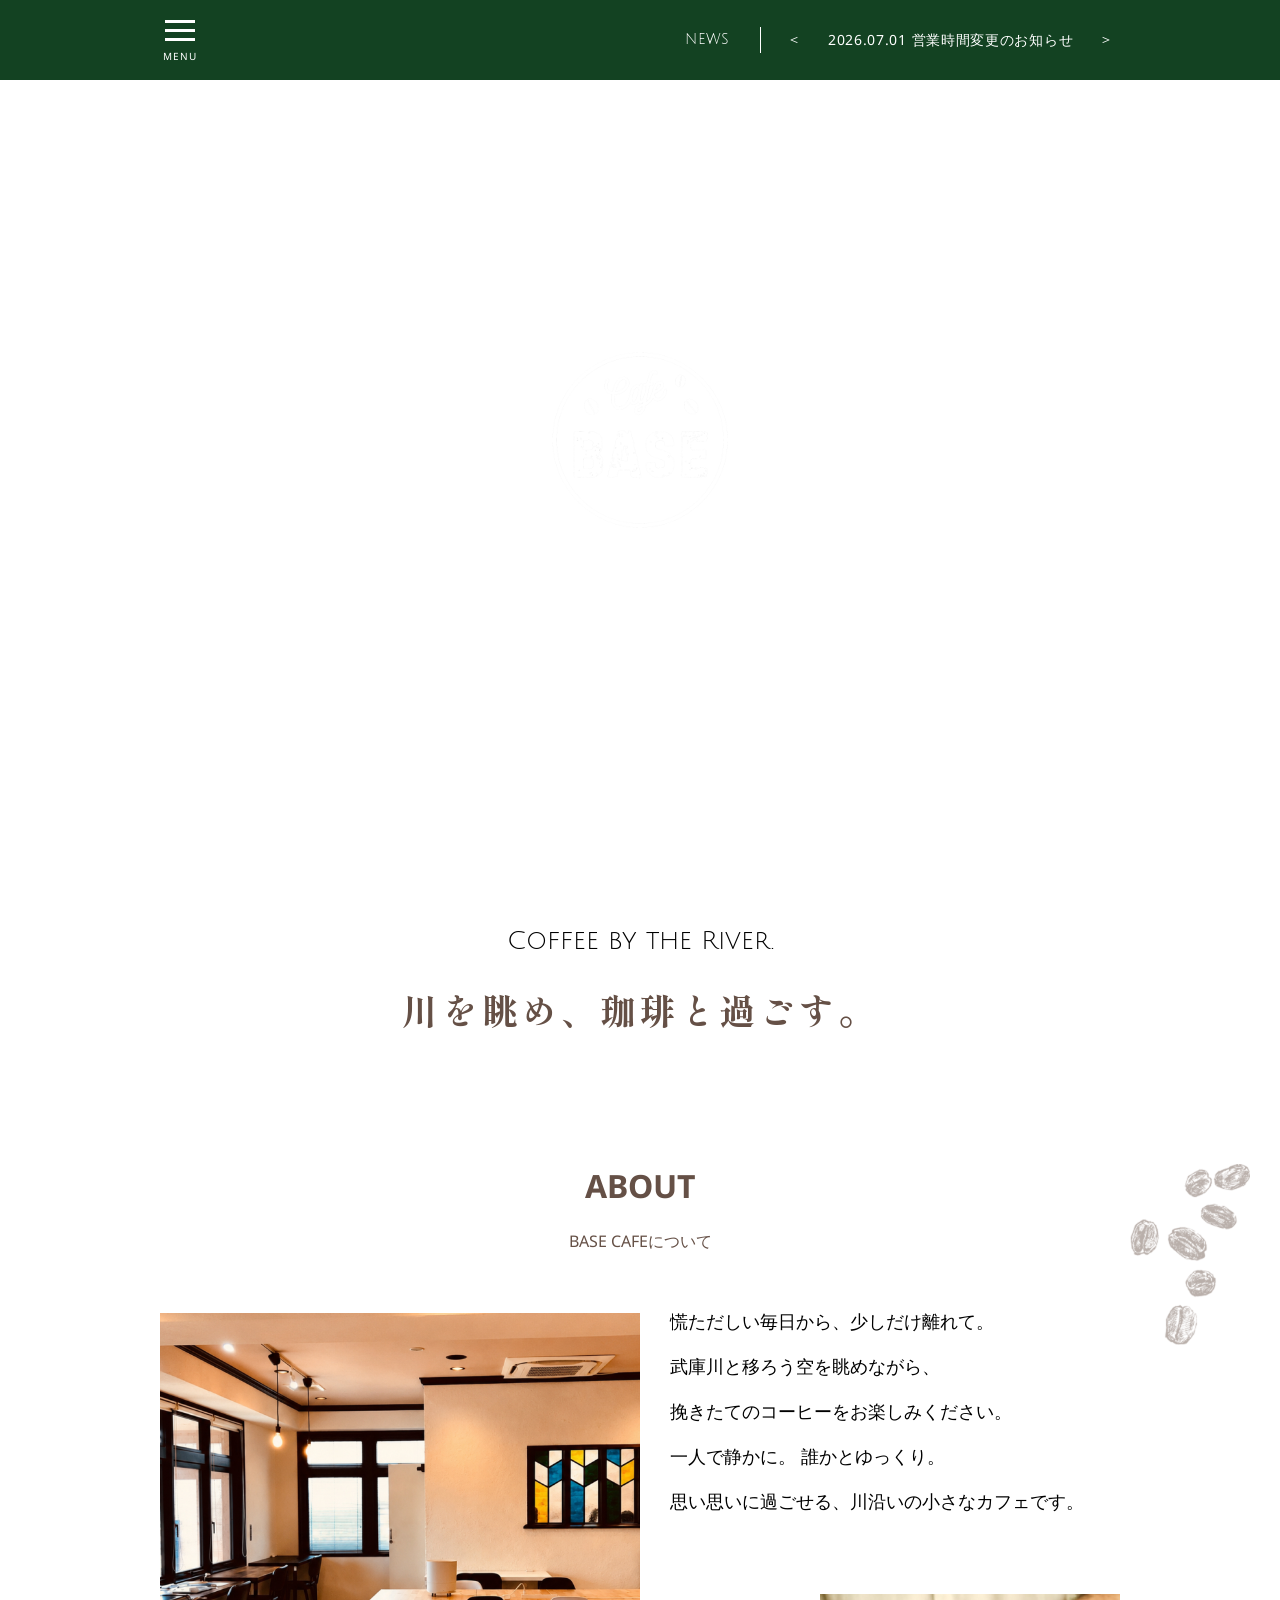
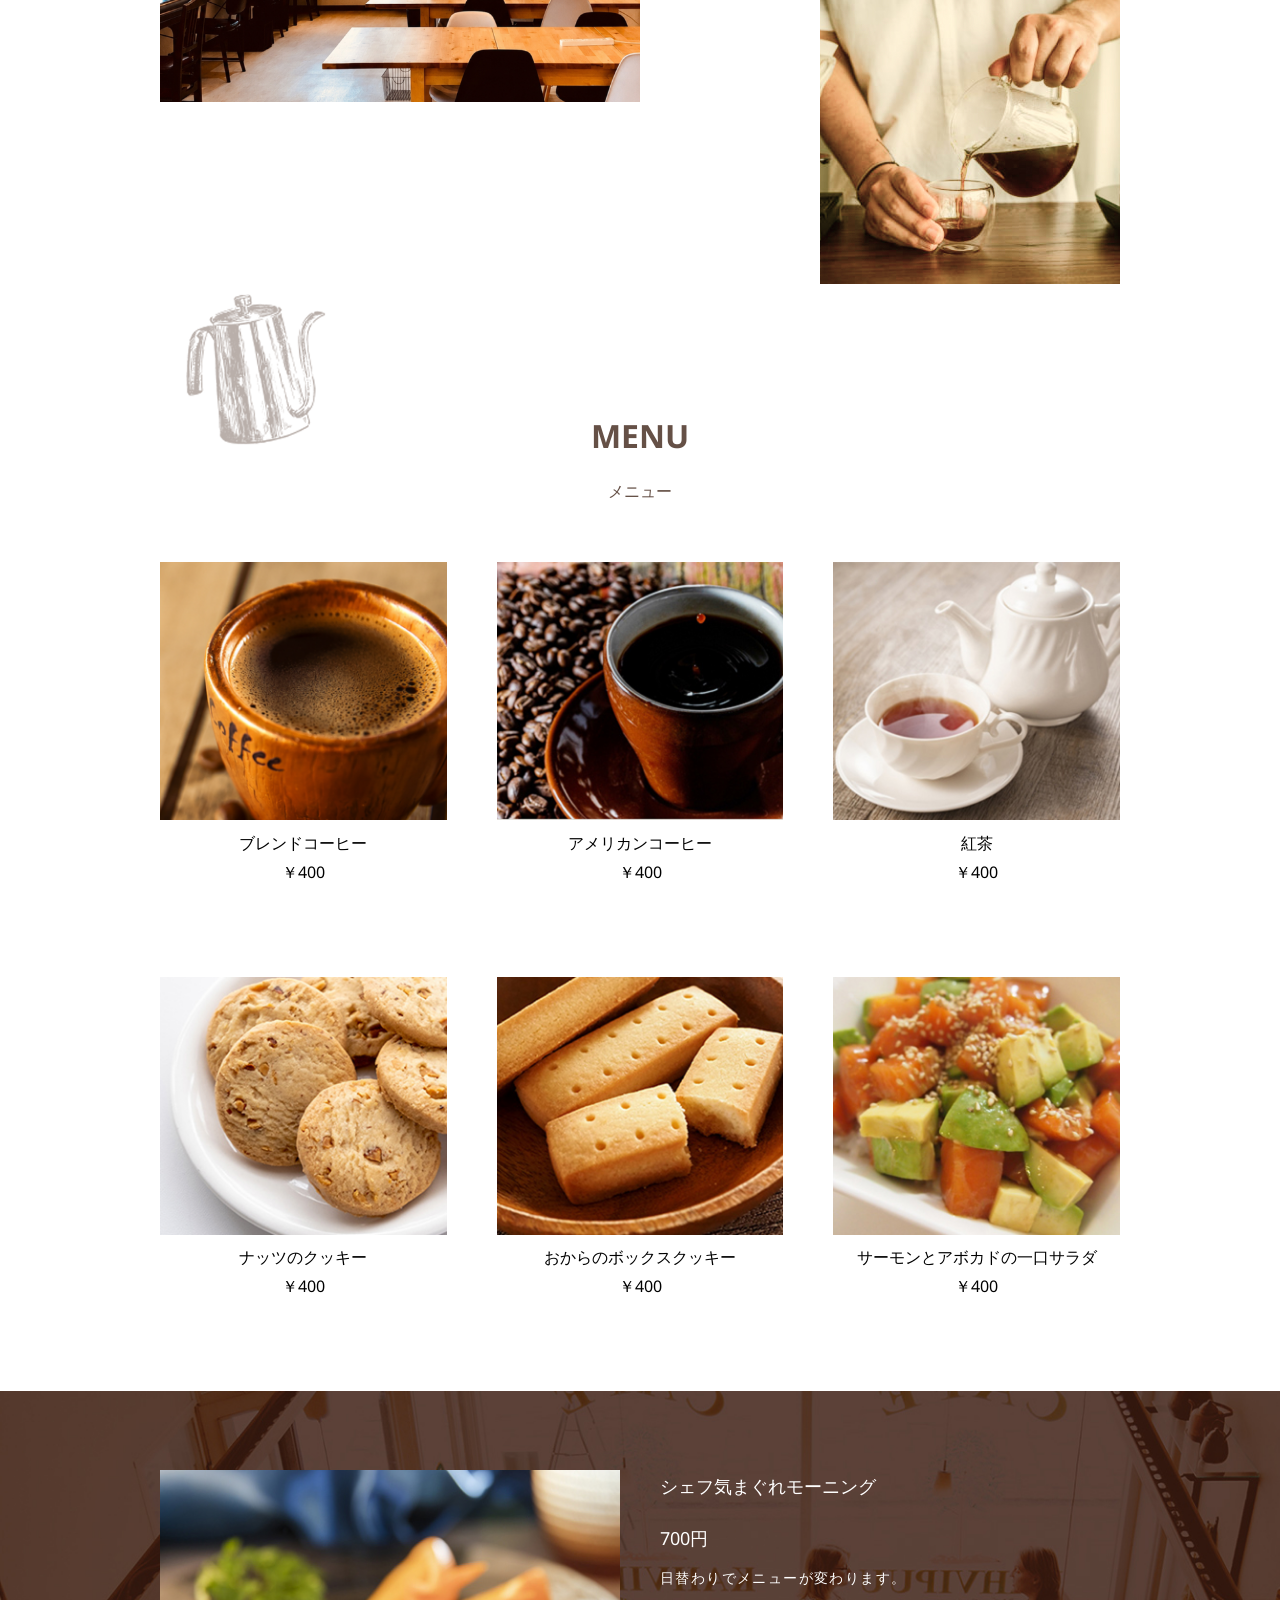
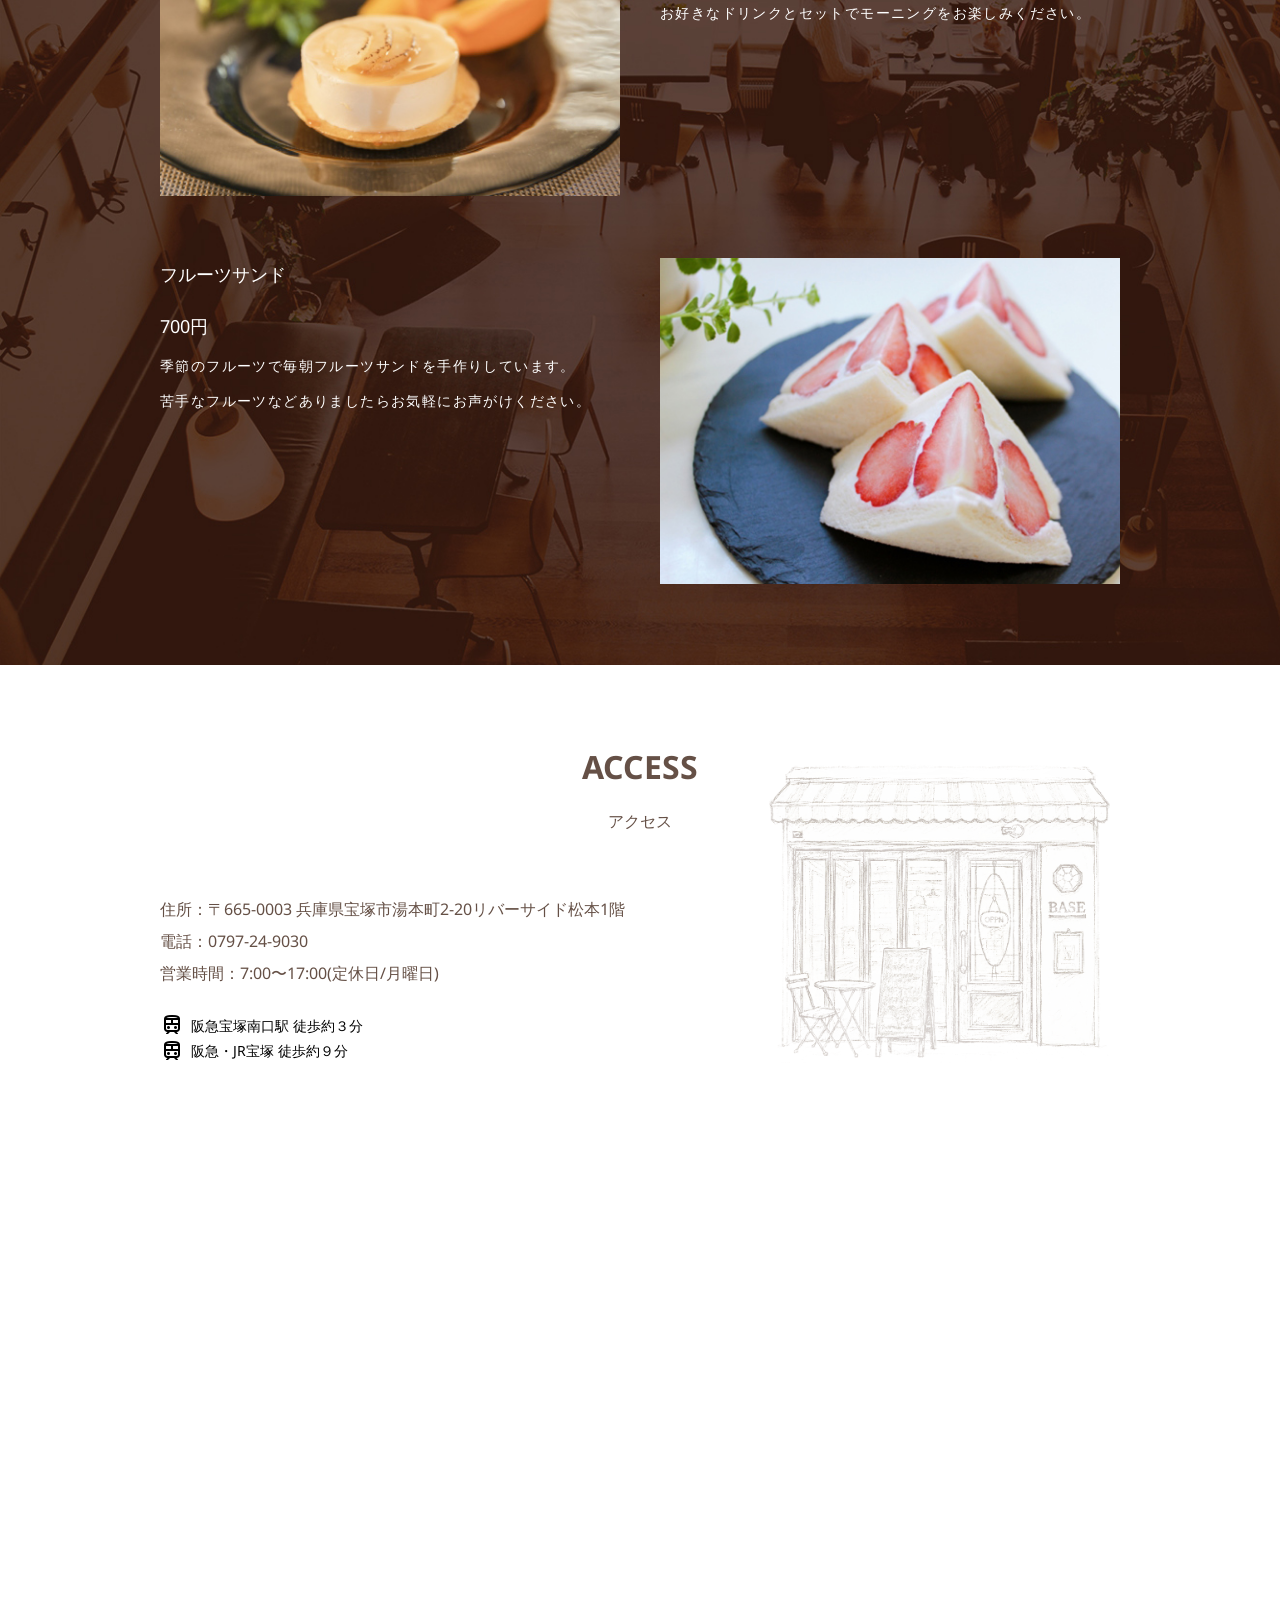
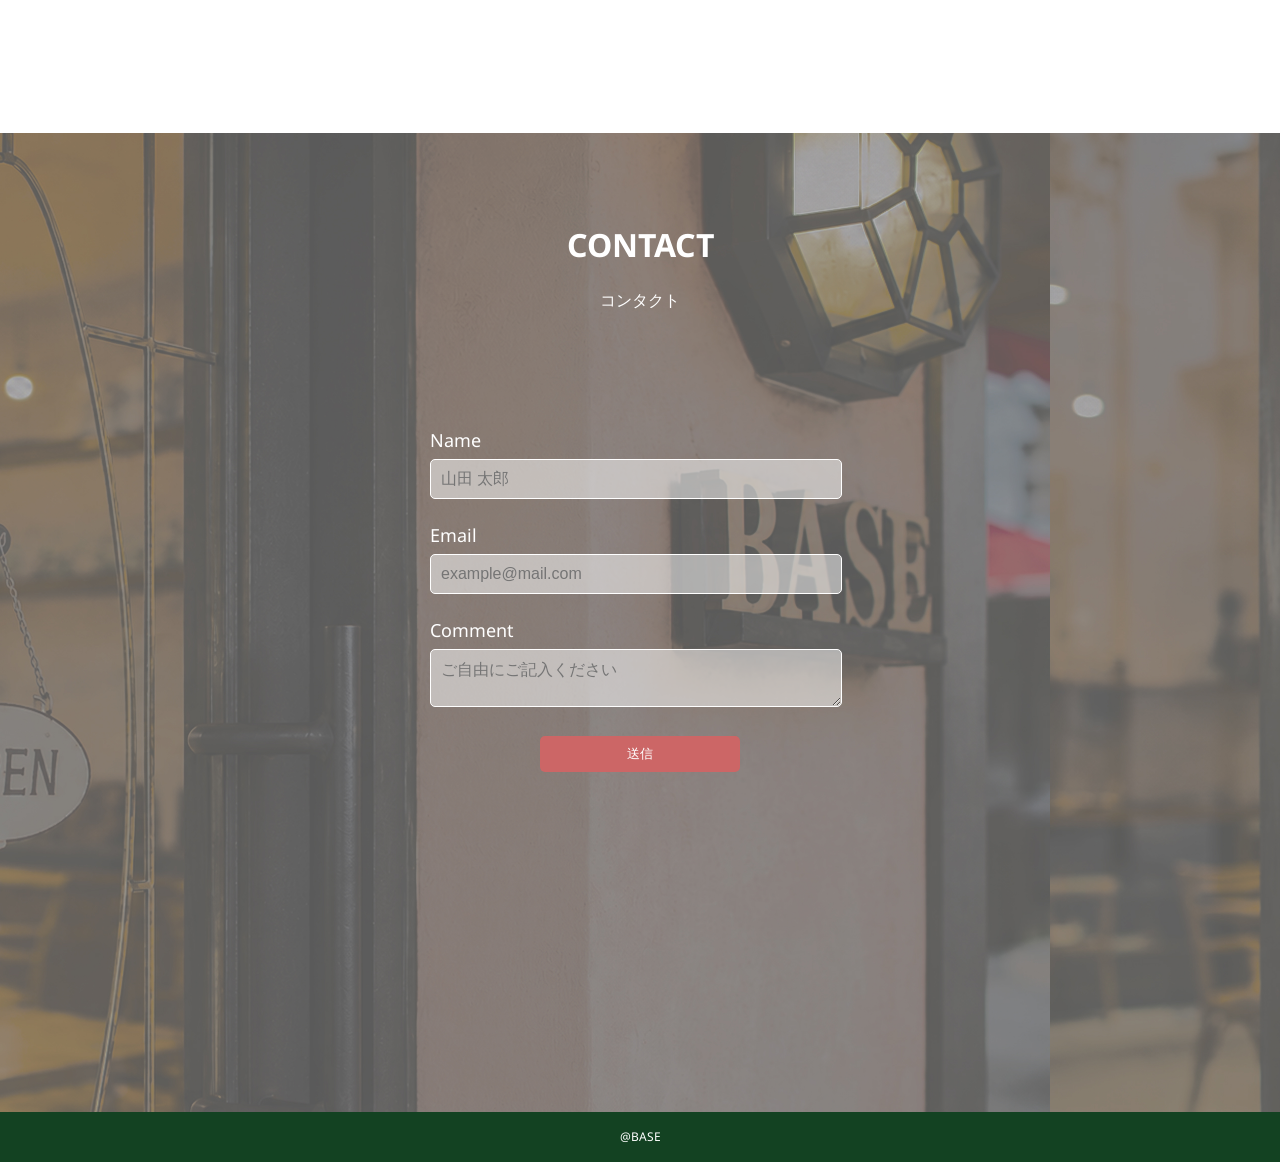
==== commit ae3d2bf2: "Fix footer text: BASE Cafe -> BASE" ====
--- a/index.html
+++ b/index.html
@@ -264,7 +264,7 @@
     </main>
 
     <footer>
-      <p>@BASE Cafe</p>
+      <p>@BASE</p>
     </footer>
 
     <script src="https://unpkg.com/aos@2.3.1/dist/aos.js"></script>
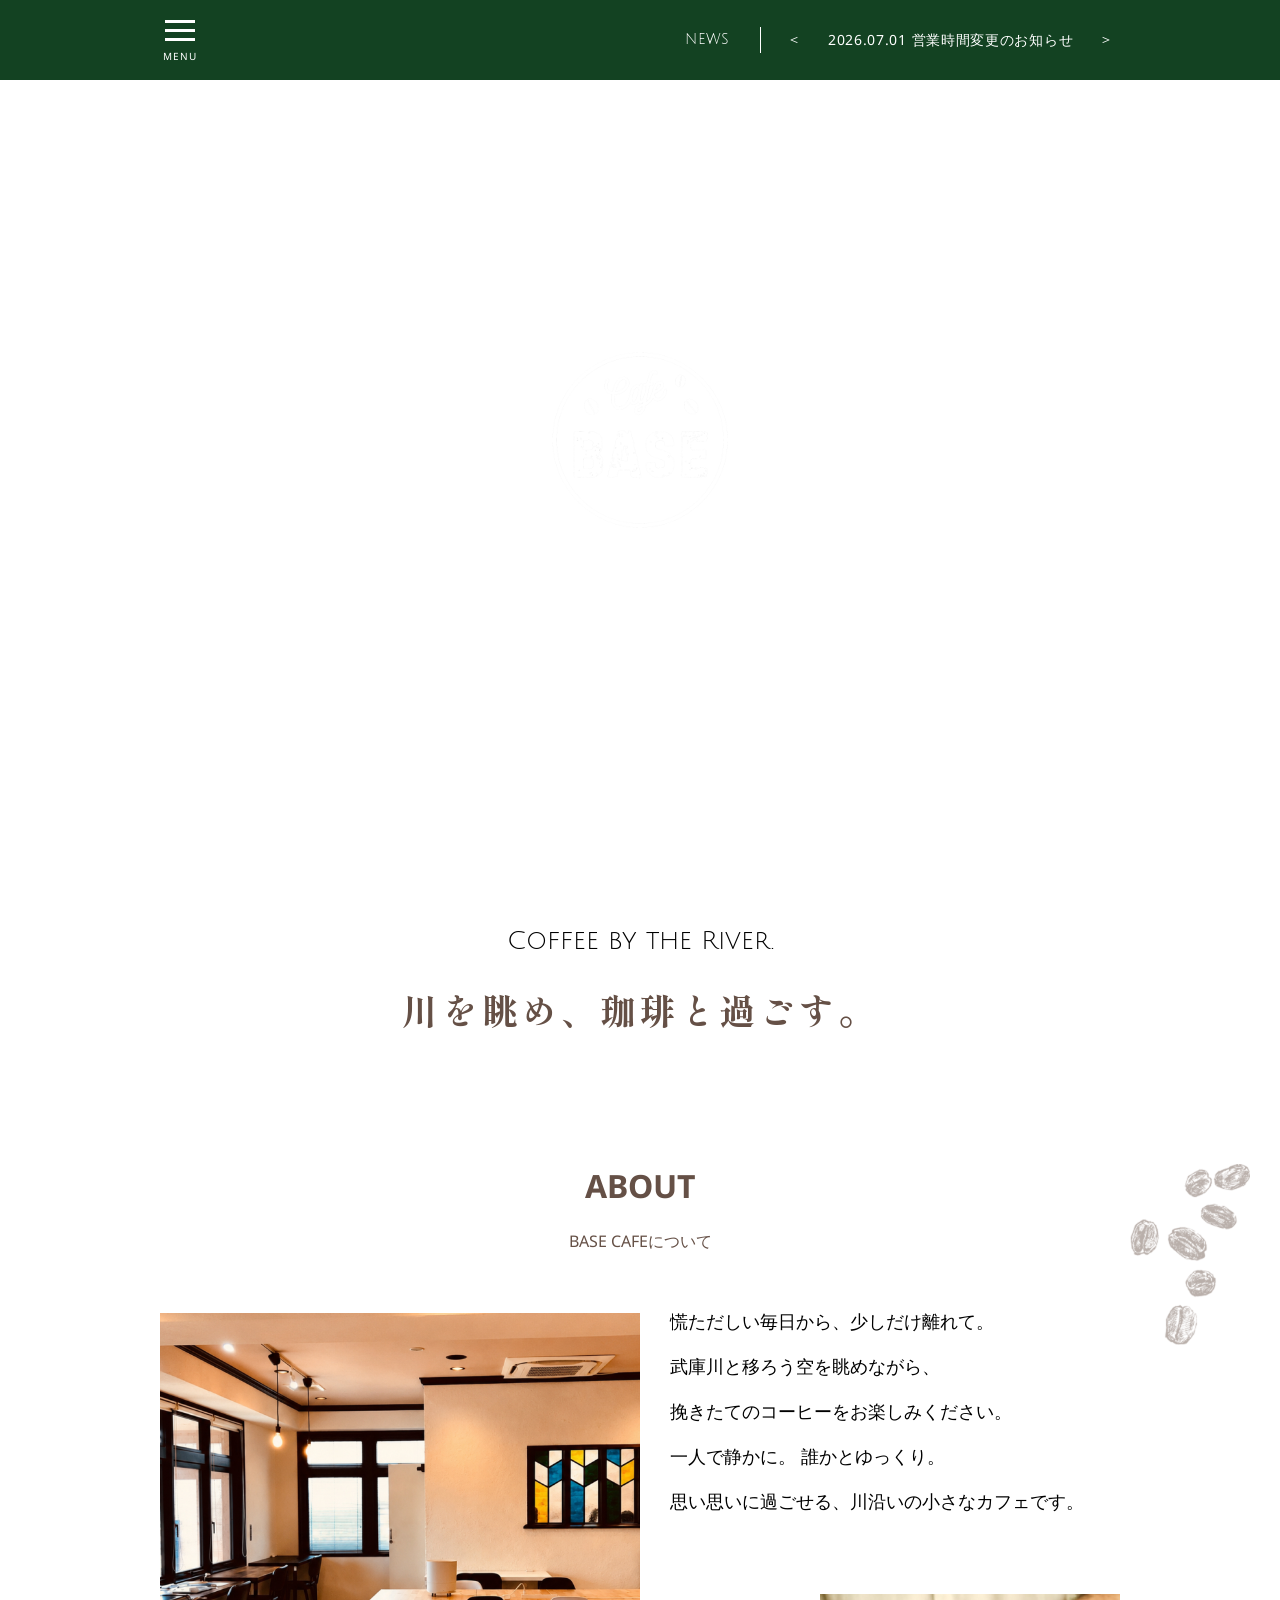
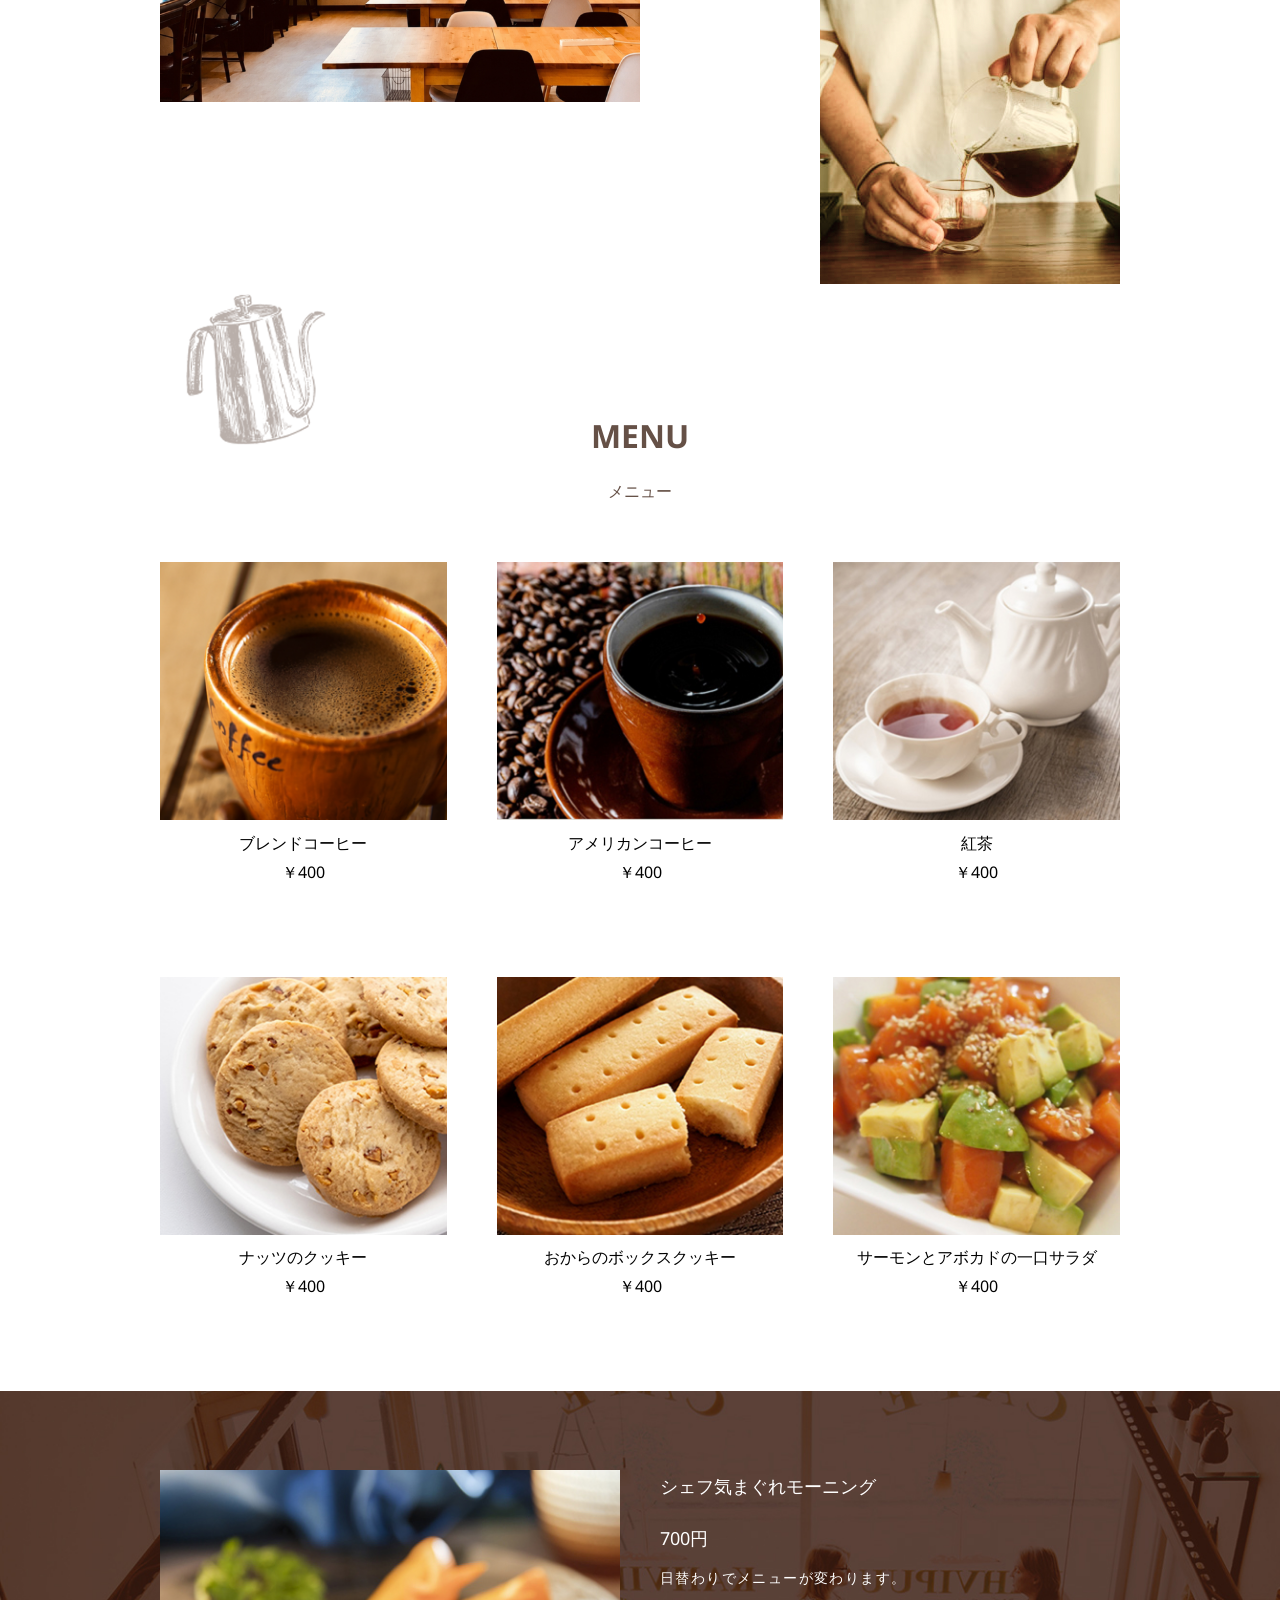
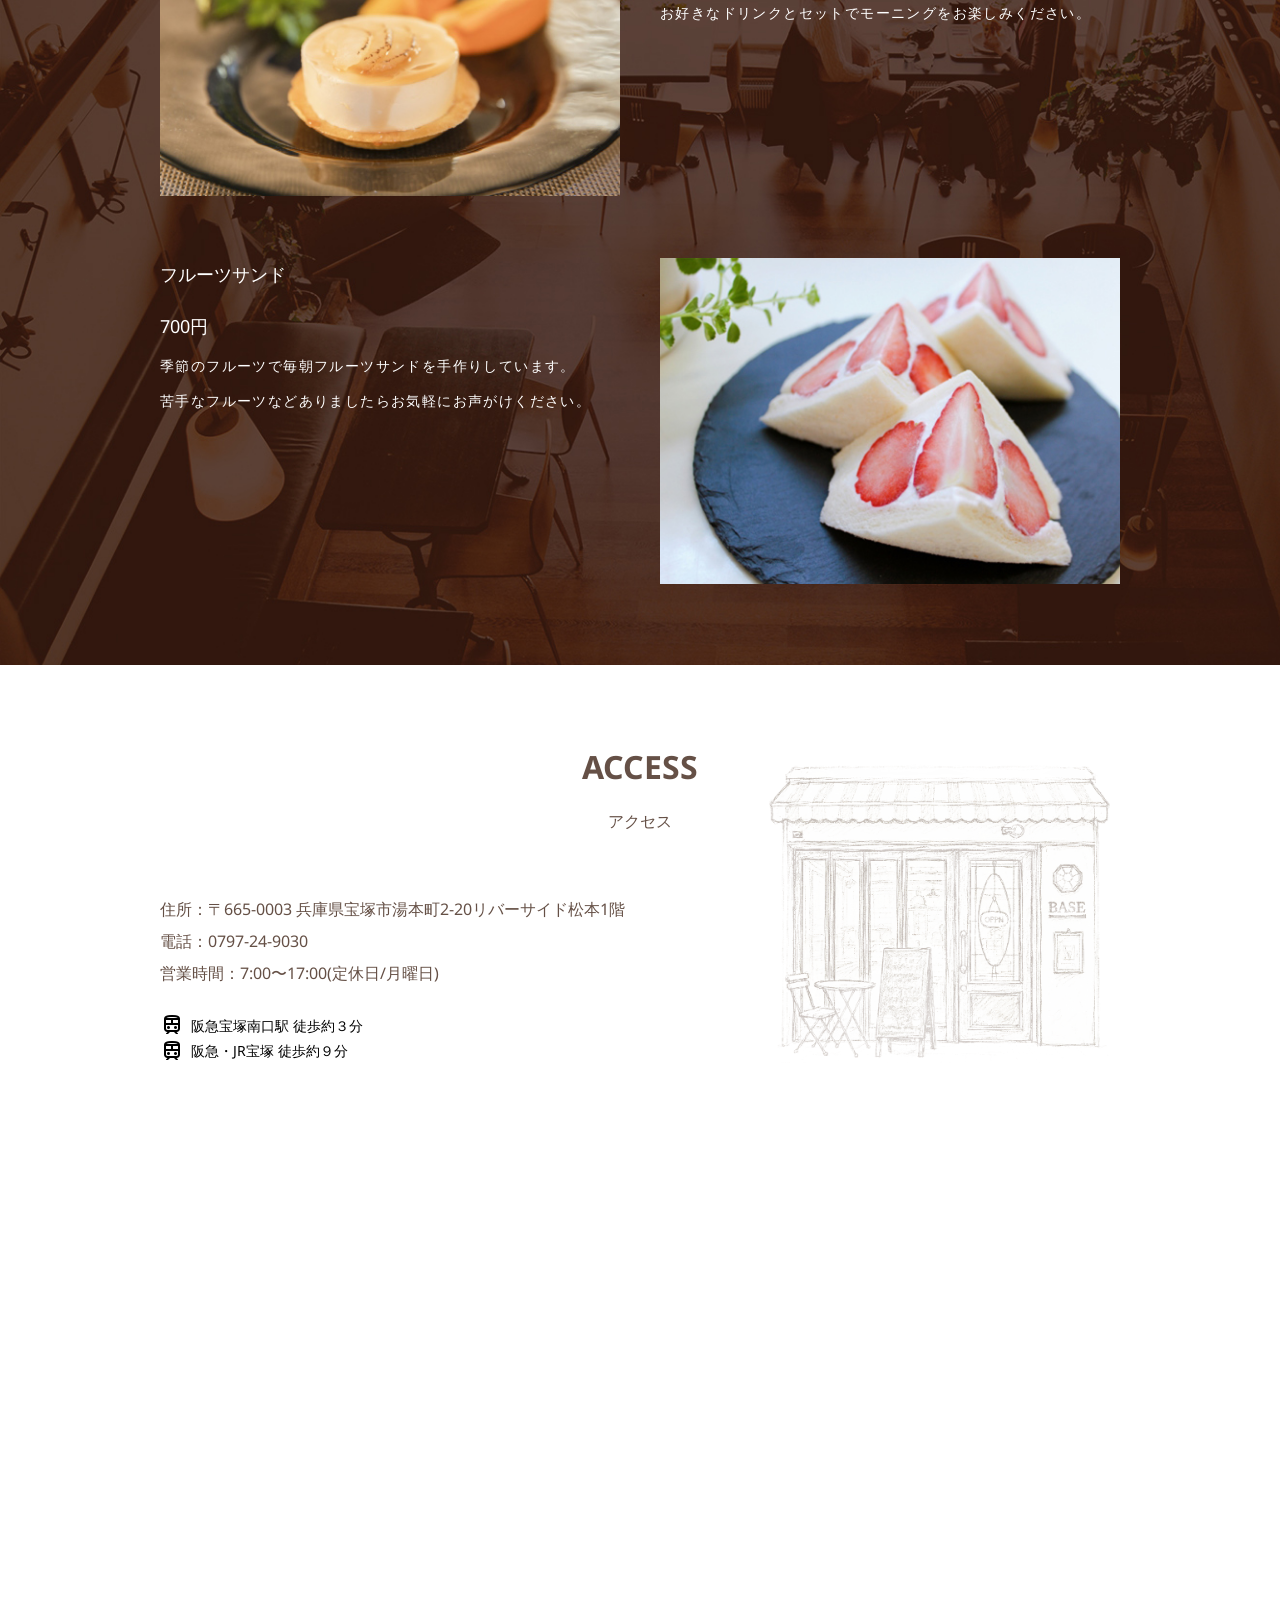
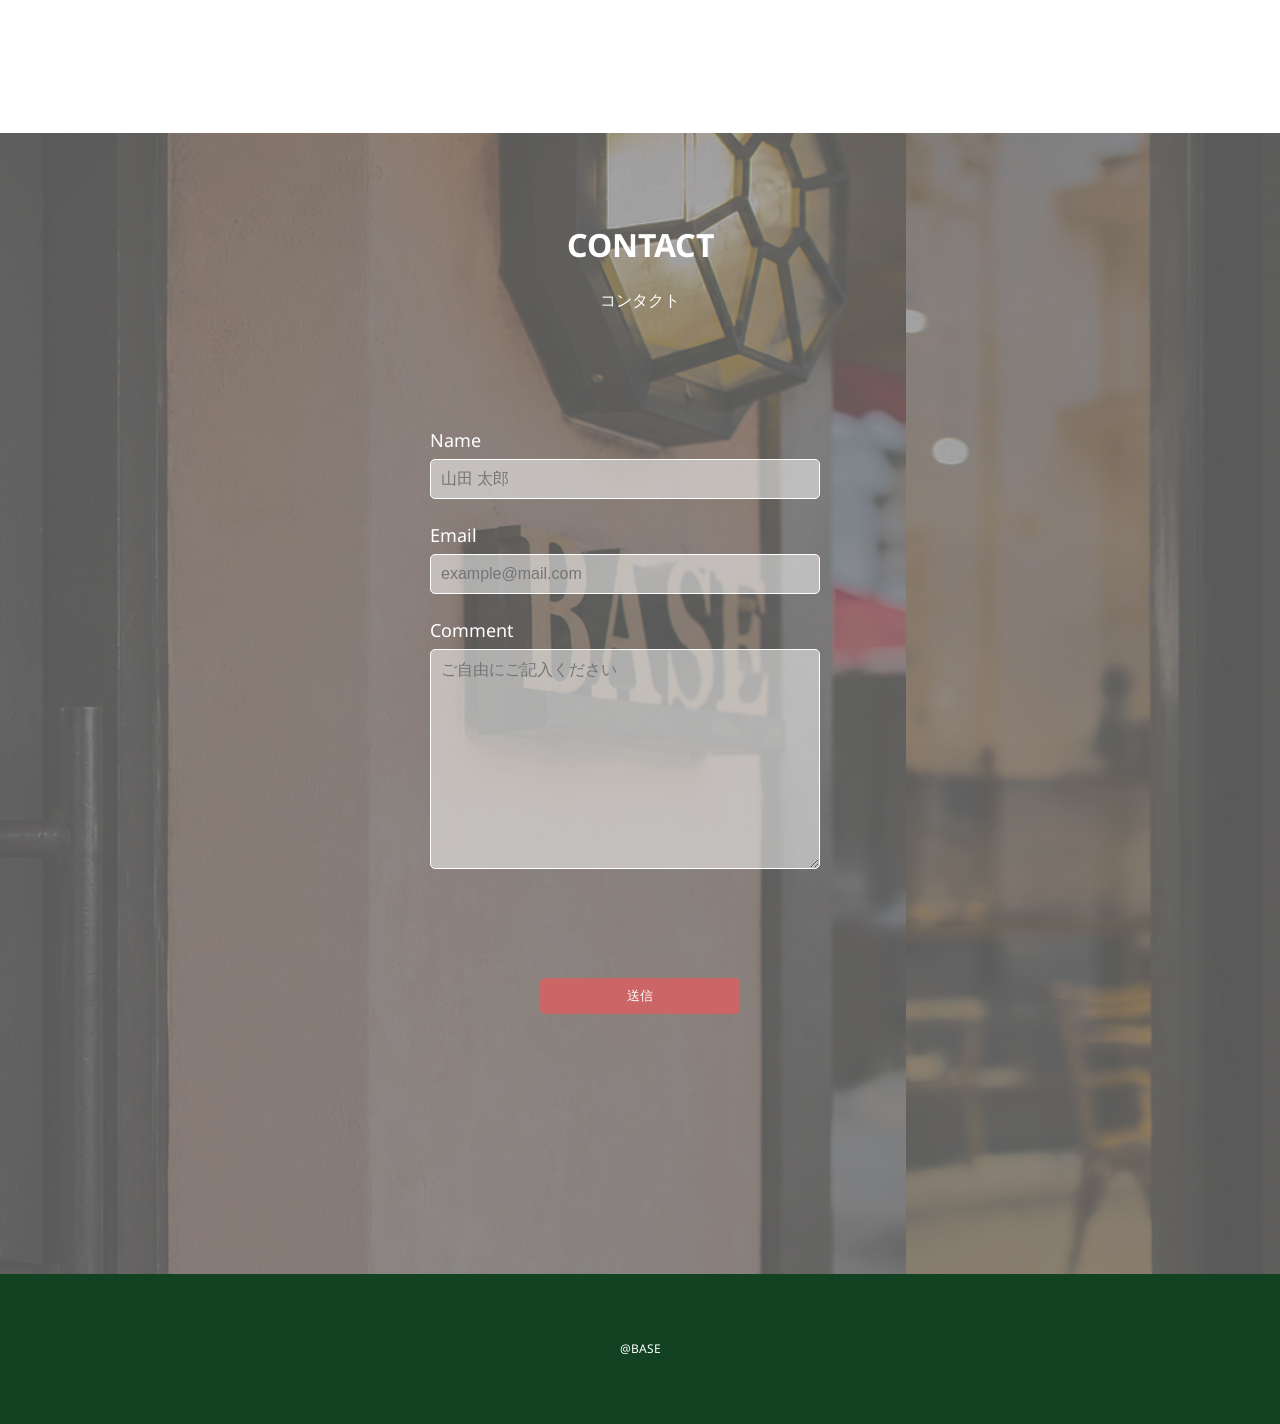
==== commit ab006918: "Update hero heading markup and spacing/contact section tweaks Wrap the hero logo in an h1, close the" ====
--- a/index.html
+++ b/index.html
@@ -73,7 +73,9 @@
         <div class="mv-bg mv-bg--2"></div>
         <div class="mv-bg mv-bg--3"></div>
         <div class="mv-logo">
-          <div><img src="img/baselogo.png" alt="Cafe BASE" /></div>
+          <div>
+            <h1><img src="img/baselogo.png" alt="Cafe BASE" /></h1>
+          </div>
         </div>
       </section>
       <section class="catch">
@@ -102,11 +104,6 @@
               <img src="img/brew.jpg" alt="コーヒーを淹れる" />
             </div>
           </div>
-          <!-- <p class="about_p">
-            BASE CAFEは、宝塚の武庫川沿いにある隠れ家的にあるカフェです。<br />
-            ほっと一息、挽きたてのコーヒーを飲みながら、<br />
-            武庫川と宝塚大劇場を臨むBASE CAFEでおくつろぎください。
-          </p> -->
         </div>
       </section>
 
--- a/style.css
+++ b/style.css
@@ -13,6 +13,7 @@
   max-width: 1000px;
   margin-inline: auto;
   padding: 0 20px;
+  box-sizing: border-box;
 }
 
 h3 {
@@ -464,7 +465,7 @@
 
 /********* コンタクト　*********/
 .contact {
-  padding: 90px 0 220px;
+  padding: 90px 0 140px;
   background-image: url(img/contact_bg.jpg);
   background-size: cover;
   background-position: 150% center;
@@ -501,6 +502,7 @@
   border-radius: 5px;
   padding: 10px;
   font-size: 1rem;
+  box-sizing: border-box;
 }
 
 input[type="text"],
@@ -521,10 +523,15 @@
   margin-inline: auto;
   display: block;
   transition: background 0.3s ease;
+  margin-top: 80px;
 }
 
 [type="submit"]:hover {
   background: #cc4949;
+}
+
+textarea {
+  height: 220px;
 }
 
 /********* フッター　*********/
@@ -533,7 +540,7 @@
   display: flex;
   justify-content: center;
   align-items: center;
-  height: 50px;
+  height: 150px;
 }
 
 footer p {
@@ -575,9 +582,8 @@
     white-space: nowrap;
   }
 
-  /* 解決：h2の左揃え */
   .mv .inner {
-    padding: 0 20px; /* ロゴと同じ20pxに設定 */
+    padding: 0 20px;
     width: 100%;
     box-sizing: border-box;
   }
